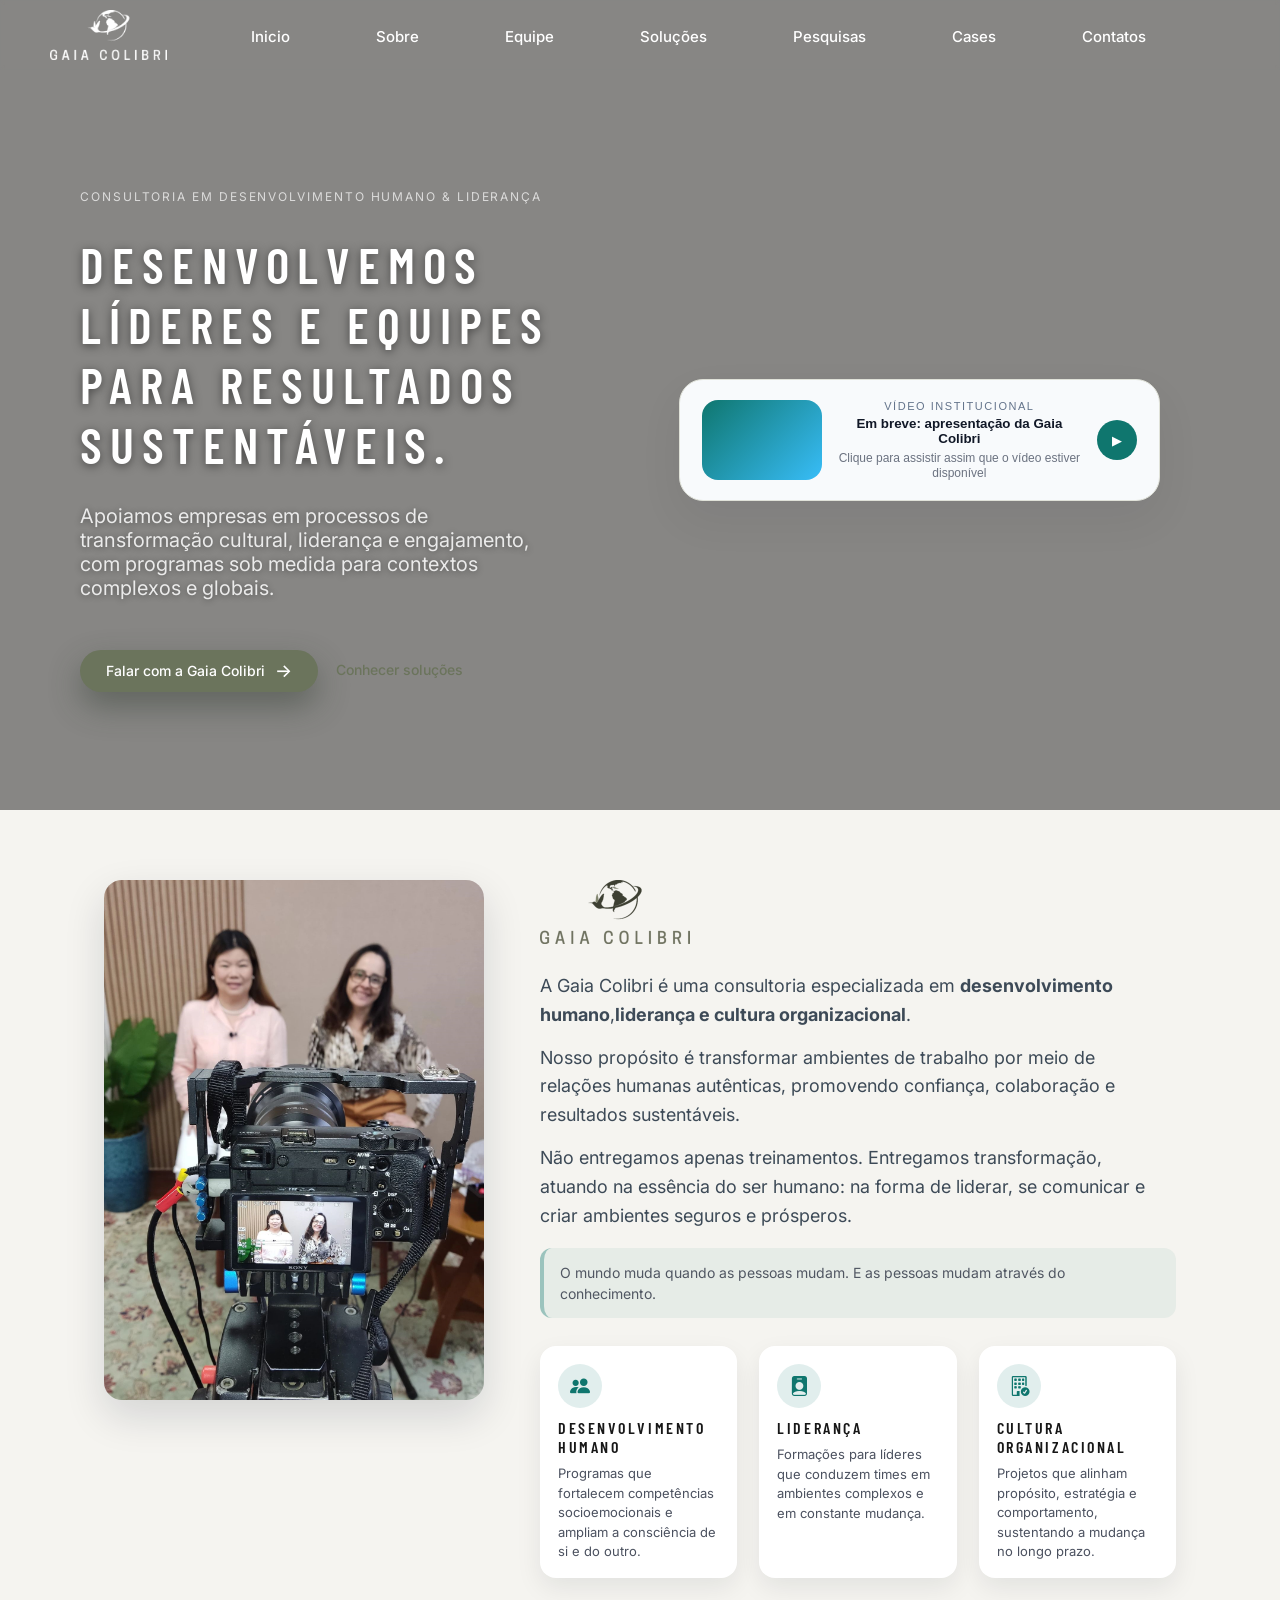
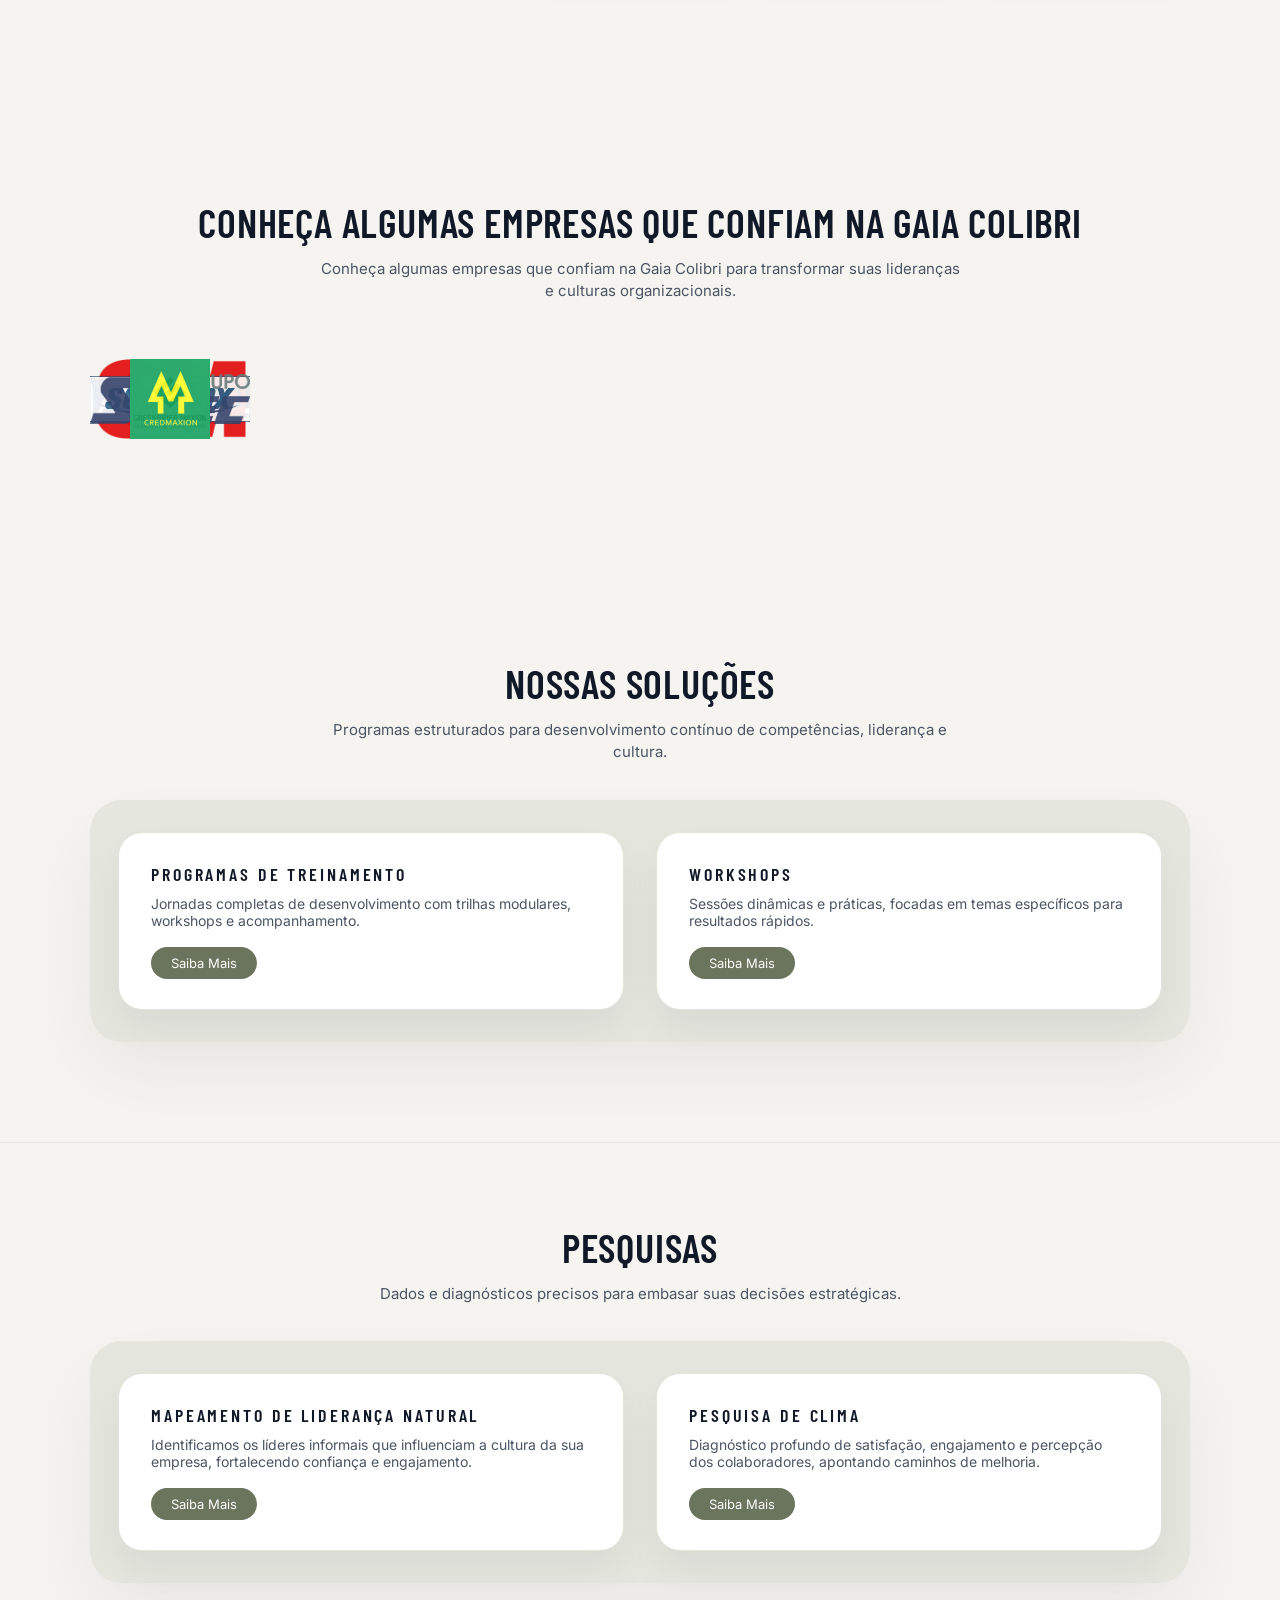
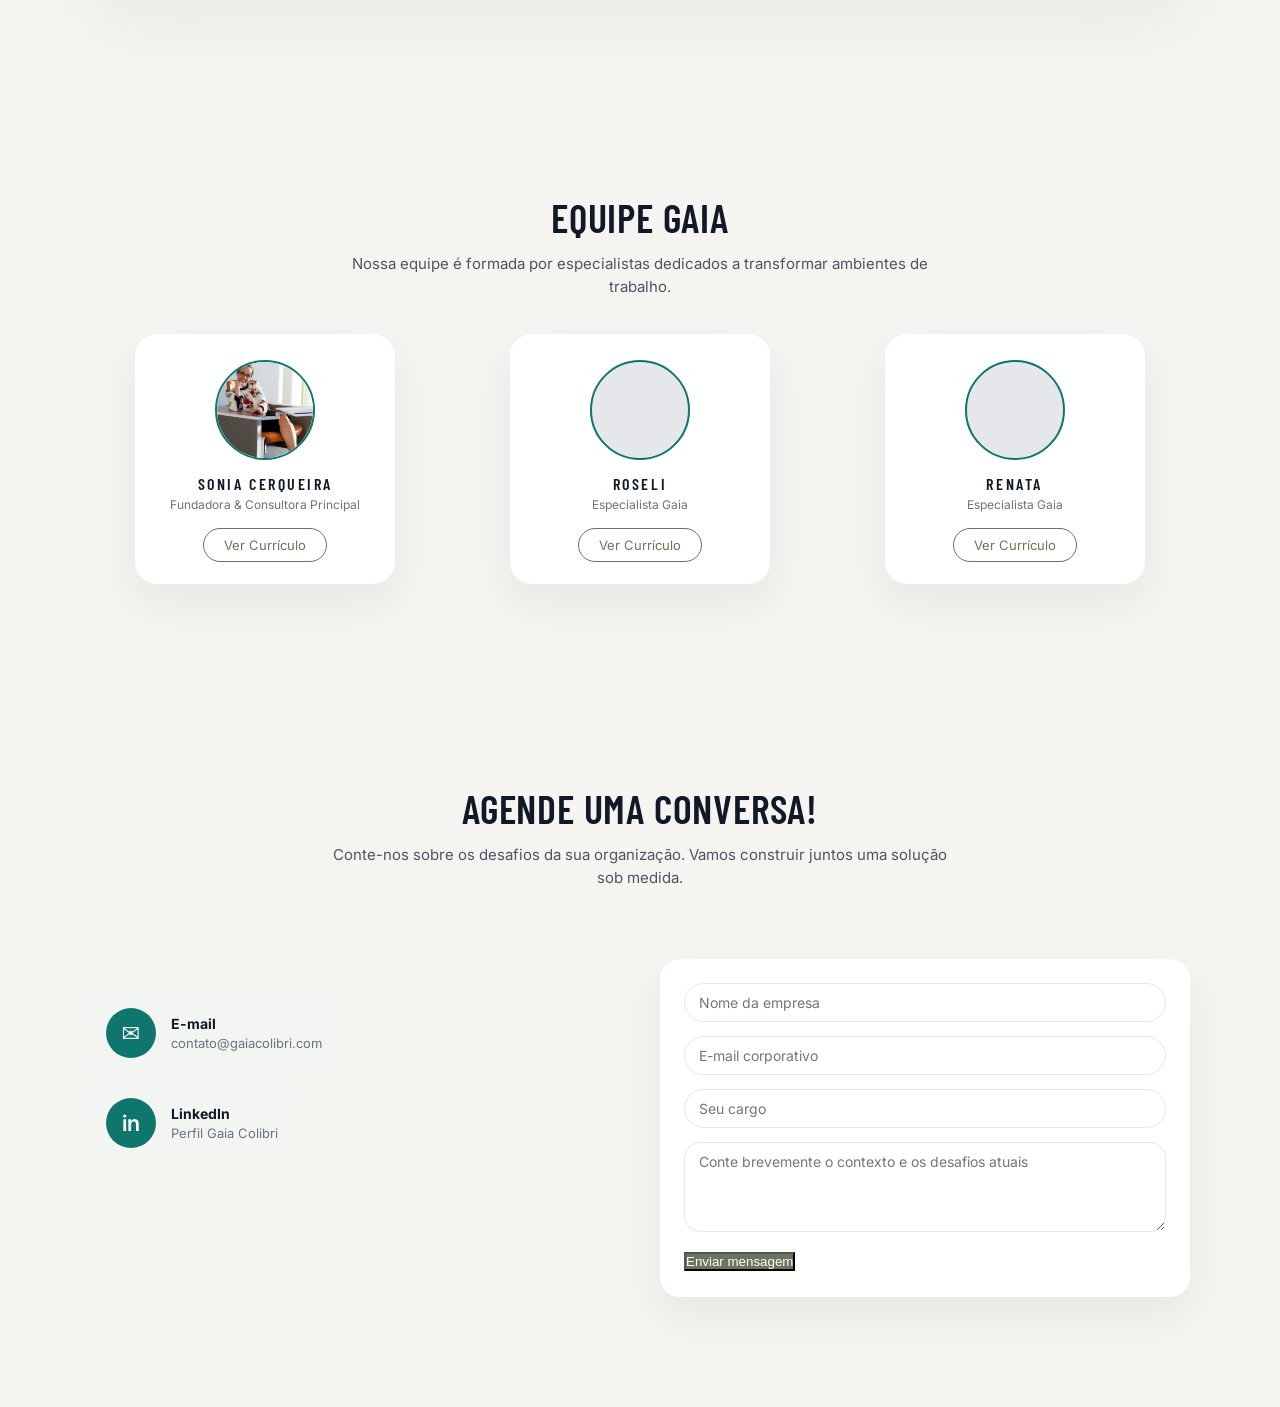
==== Home/index.html @ 2a29bce0 "Ajustes Area formulario" ====
<!DOCTYPE html>
<html lang="pt-BR">
<head>
    <meta charset="UTF-8">
    <meta name="viewport" content="width=device-width, initial-scale=1.0">
    <title>GaiaColibri</title>
        <!--css-->
    <link rel="stylesheet" href="style.css">
        <!--js-->
    <script src="./js/index.js" defer></script>
        <!--fonte-->
    <link href="https://fonts.googleapis.com/css2?family=Poppins:wght@400;600&display=swap" rel="stylesheet"/>
        <!--Icon-->
    <link rel="stylesheet" href="https://cdn.jsdelivr.net/npm/bootstrap-icons@1.13.1/font/bootstrap-icons.min.css"/>
    <link href="https://fonts.googleapis.com/css2?family=Barlow+Condensed:wght@500;600;700&family=Inter:wght@300;400;500;600&display=swap" rel="stylesheet">
    <style>
    @import url('https://fonts.googleapis.com/css2?family=Barlow+Condensed:ital,wght@0,100;0,200;0,300;0,400;0,500;0,600;0,700;0,800;0,900;1,100;1,200;1,300;1,400;1,500;1,600;1,700;1,800;1,900&family=Oswald:wght@200..700&family=Roboto+Condensed:ital,wght@0,100..900;1,100..900&display=swap');
    </style>
    
</head>

<body> 
    <nav id="navbar">
        <div class="logo">
            <img src="./imagens/logo.png" alt="GaiaColibris Logo"> <!-- Insira o caminho correto para o logo -->
        </div>
        <div class="link-section">
            <ul>
                <li><a href="#home">Inicio</a></li>
                <li><a href="#about">Sobre</a></li>
                <li><a href="#skills">Equipe</a></li>
                <li><a href="#projects">Soluções</a></li>
                <li><a href="#search">Pesquisas</a></li>
                <li><a href="#cases">Cases</a></li>
                <li><a href="#contact">Contatos</a></li>
            </ul>
        </div>
    </nav>
        <header id="home">              
            <div class="bg-carousel" aria-hidden="true">
                <div class="bg-carousel-overlay"></div>
            </div>
            <div class="hero reveal-right "> <!-- adicionar animação reveal-right -->
                <div class="hero-text">
                    <p class="hero-kicker">Consultoria em Desenvolvimento Humano & Liderança</p>
                    <h1>Desenvolvemos líderes e equipes para resultados sustentáveis.</h1>
                    <p class="hero-subtitle">
                        Apoiamos empresas em processos de transformação cultural, liderança e engajamento,
                        com programas sob medida para contextos complexos e globais.
                    </p>
    
                    <div class="hero-actions">
                        <a href="#contact" class="hero-cta-main">
                            <span>Falar com a Gaia Colibri</span>
                            <span class="hero-cta-arrow">→</span>
                        </a>

                        <a href="#projects" class="hero-cta-link">
                            Conhecer soluções
                        </a>
                    </div>
                </div>
    
                <!-- PLACEHOLDER DO VÍDEO (depois troca por iframe) -->
                <button class="hero-video-card" type="button">
                    <div class="hero-video-thumb">
                        <!-- você pode colocar aqui uma imagem estática -->
                        <!-- <img src="./imagens/hero-video.jpg" alt="Apresentação Gaia Colibri"> -->
                    </div>
                    <div class="hero-video-info">
                        <span class="hero-video-label">Vídeo institucional</span>
                        <strong>Em breve: apresentação da Gaia Colibri</strong>
                        <span class="hero-video-hint">Clique para assistir assim que o vídeo estiver disponível</span>
                    </div>
                    <div class="hero-video-play">
                        <span>▶</span>
                    </div>
                </button>
            </div>
        </header>
        <!--Clientes-->
        
        <section id="about" class="section section-about">
            <div class="section-inner section-about-centered">
              <div class="about-split">
                
                <!-- ESQUERDA: imagem -->
                <div class="about-left reveal reveal-left">
                    <img src="./imagens/abt.png" alt="Sobre a Gaia Colibri" class="about-image">
                  </div>
          
                <!-- DIREITA: mantém TODO o seu conteúdo/ícones -->
                <div class="about-right">
                  <img src="./imagens/logo.png" alt="GAIA COLIBRI" class="about-logo reveal">
          
                  <p class="about-intro reveal">
                    A Gaia Colibri é uma consultoria especializada em <strong>desenvolvimento humano</strong>,<strong>liderança e cultura organizacional</strong>.
                  </p>
                  <p class="about-intro reveal">
                    Nosso propósito é transformar ambientes de trabalho por meio de relações humanas autênticas,
                    promovendo confiança, colaboração e resultados sustentáveis.
                  </p>
                  <p class="about-intro reveal">
                    Não entregamos apenas treinamentos. Entregamos transformação, atuando na essência do ser humano:
                    na forma de liderar, se comunicar e criar ambientes seguros e prósperos.
                  </p>
          
                  <div class="about-quote reveal">
                    <p>
                      O mundo muda quando as pessoas mudam. E as pessoas mudam através do conhecimento.
                    </p>
                  </div>
          
                  <div class="about-focus-grid">
                    <article class="focus-item reveal reveal-right">
                      <div class="focus-icon">
                        <i class="bi bi-people-fill"></i>
                      </div>
                      <h3>Desenvolvimento Humano</h3>
                      <p>
                        Programas que fortalecem competências socioemocionais e ampliam a consciência de si e do outro.
                      </p>
                    </article>
          
                    <article class="focus-item reveal reveal-right">
                      <div class="focus-icon">
                        <i class="bi bi-person-badge-fill"></i>
                      </div>
                      <h3>Liderança</h3>
                      <p>
                        Formações para líderes que conduzem times em ambientes complexos e em constante mudança.
                      </p>
                    </article>
          
                    <article class="focus-item reveal reveal-right">
                      <div class="focus-icon">
                        <i class="bi bi-building-check"></i>
                      </div>
                      <h3>Cultura Organizacional</h3>
                      <p>
                        Projetos que alinham propósito, estratégia e comportamento, sustentando a mudança no longo prazo.
                      </p>
                    </article>
                  </div>
                </div>
              </div>
            </div>
          </section>
            <section id="clients" class="section section-clients">
                <div class="section-inner company-logos">
                  <h2>Conheça algumas empresas que confiam na Gaia Colibri</h2>
                  <p class="section-subtitle clientes">
                    Conheça algumas empresas que confiam na Gaia Colibri para transformar suas lideranças e culturas organizacionais.
                  </p>

                 <div class="clients-track" id="clients-track">
                      <div class="client-logo"><img src="./imagens/cliente1.png" alt="Cliente 1"></div>
                      <div class="client-logo"><img src="./imagens/cliente2.png" alt="Cliente 2"></div>
                      <div class="client-logo"><img src="./imagens/cliente3.png" alt="Cliente 3"></div>
                      <div class="client-logo"><img src="./imagens/cliente4.png" alt="Cliente 4"></div>
                      <div class="client-logo"><img src="./imagens/cliente5.png" alt="Cliente 5"></div>
                      <div class="client-logo"><img src="./imagens/cliente6.png" alt="Cliente 6"></div>
                      <div class="client-logo"><img src="./imagens/cliente7.png" alt="Cliente 7"></div>
                      <div class="client-logo"><img src="./imagens/cliente8.png" alt="Cliente 8"></div>
                      <div class="client-logo"><img src="./imagens/cliente9.png" alt="Cliente 9"></div>
                </div>
                </div>
              </section>
            <section id="projects" class="section section-solutions">
                    <div class="section-inner">
                        <h2>Nossas Soluções</h2>
                        <p class="section-subtitle">
                            Programas estruturados para desenvolvimento contínuo de competências, liderança e cultura.
                        </p>
            
                        <div class="section-cards-wrapper">
                            <div class="cards-grid">
                                <article class="info-card">
                                    <h3>Programas de Treinamento</h3>
                                    <p>
                                        Jornadas completas de desenvolvimento com trilhas modulares, workshops e acompanhamento.
                                    </p>
                                    <a href="#contact" class="card-button">Saiba Mais</a>
                                </article>
                
                                <article class="info-card">
                                    <h3>Workshops</h3>
                                    <p>
                                        Sessões dinâmicas e práticas, focadas em temas específicos para resultados rápidos.
                                    </p>
                                    <a href="#contact" class="card-button">Saiba Mais</a>
                                </article>
                            </div>
                        </div>
                    </div>
                </section>
                <!--pesquisas-->
                    <section id="search" class="section section-research">
                        <div class="section-inner">
                            <h2>Pesquisas</h2>
                            <p class="section-subtitle">
                                Dados e diagnósticos precisos para embasar suas decisões estratégicas.
                            </p>
                
                            <div class="section-cards-wrapper">
                                <div class="cards-grid">
                                    <article class="info-card">
                                        <h3>Mapeamento de Liderança Natural</h3>
                                        <p>
                                            Identificamos os líderes informais que influenciam a cultura da sua empresa,
                                            fortalecendo confiança e engajamento.
                                        </p>
                                        <a href="#contact" class="card-button">Saiba Mais</a>
                                    </article>
                    
                                    <article class="info-card">
                                        <h3>Pesquisa de Clima</h3>
                                        <p>
                                            Diagnóstico profundo de satisfação, engajamento e percepção dos colaboradores,
                                            apontando caminhos de melhoria.
                                        </p>
                                        <a href="#contact" class="card-button">Saiba Mais</a>
                                    </article>
                                </div>
                            </div>
                        </div>
                    </section>
                <!-- Seção “Equipe Gaia”-->
                    <section id="skills" class="section section-team">
                        <div class="section-inner">
                            <h2 class="reveal"> Equipe Gaia</h2>
                            <p class="section-subtitle reveal">
                                Nossa equipe é formada por especialistas dedicados a transformar ambientes de trabalho.
                            </p>
                
                            <div class="team-grid reveal">
                                <article class="team-card team-card-featured">
                                    <div class="team-photo">
                                        <!-- troque pela foto real -->
                                        <img src="./imagens/sonia.png" alt="Sonia Cerqueira">
                                    </div>
                                    <h3>Sonia Cerqueira</h3>
                                    <p class="team-role">Fundadora &amp; Consultora Principal</p>
                                    <a href="#" class="card-button-outline">Ver Currículo</a>
                                </article>
                
                                <article class="team-card">
                                    <div class="team-photo team-photo-placeholder"></div>
                                    <h3>Roseli</h3>
                                    <p class="team-role">Especialista Gaia</p>
                                    <a href="#" class="card-button-outline">Ver Currículo</a>
                                </article>
                
                                <article class="team-card">
                                    <div class="team-photo team-photo-placeholder"></div>
                                    <h3>Renata</h3>
                                    <p class="team-role">Especialista Gaia</p>
                                    <a href="#" class="card-button-outline">Ver Currículo</a>
                                </article>
                            </div>
                        </div>
            </section>
    
          
    <section id="contact" class="section section-contact">
        <div class="section-inner">
            <!-- COLUNA ESQUERDA -->
            <div class="match-conversation">  
                <h2>Agende uma conversa!</h2>

                <p class="section-subtitle">
                    Conte-nos sobre os desafios da sua organização. Vamos construir juntos uma solução sob medida.
                </p>
            </div>  
            
            <div class="contact-layout">

                <ul class="contact-info">
                        <li>
                            <a href="mailto:contato@gaiacolibri.com" class="contact-item">
                                <span class="contact-icon">✉</span>
                                <div class="contact-text">
                                <strong>E-mail</strong>
                                <span>contato@gaiacolibri.com</span>
                                </div>
                            </a>
                        </li>

                        <li>
                            <a href="https://www.linkedin.com/..." target="_blank" class="contact-item">
                                <span class="contact-icon">in</span>
                                <div class="contact-text">
                                <strong>LinkedIn</strong>
                                <span>Perfil Gaia Colibri</span>
                                </div>
                            </a>
                        </li>
                </ul>
            

                <!-- COLUNA DIREITA -->
                <form class="contact-form">
                    <div class="form-row">
                        <input type="text" name="nome" placeholder="Nome da empresa" required>
                    </div>

                    <div class="form-row">
                        <input type="email" name="email" placeholder="E-mail corporativo" required>
                    </div>

                    <div class="form-row">
                        <input type="text" name="cargo" placeholder="Seu cargo">
                    </div>

                    <div class="form-row">
                        <textarea name="mensagem" rows="4" placeholder="Conte brevemente o contexto e os desafios atuais"></textarea>
                    </div>

                    <button type="submit" class="btn-primary">Enviar mensagem</button>
                </form>
            </div>
        </div>
    </section>
                <script>
                    const reveals = document.querySelectorAll(".reveal");

                    const observer = new IntersectionObserver(entries => {
                    entries.forEach(entry => {
                        if (entry.isIntersecting) {
                        entry.target.classList.add("active");
                        }
                    });
                    });

                reveals.forEach(el => observer.observe(el));
                </script>                
                <script src="script.js"></script>
</body>
</html>
---- Home/style.css ----
* {
  margin: 0;
  padding: 0;
  box-sizing: border-box; 
}
    
:root {
    /* Verde-oliva principal (baseado nas imagens) */
    --primaria: #6b745c;
    --primaria-escuro: #2f3a2f;
    --primaria-claro: #d9ddce;
  
    --texto-principal: #111827;
    --texto-secundario: #4b5563;
  
    --bg-page: #f5f4f0;        /* fundo suave, puxando pro bege/claro */
    --card-bg: #ffffff;
    --borda-suave: #e0e2d9;
    --sombra-card: 0 18px 45px rgba(15, 23, 42, 0.06);
  }
  html, body {
    margin:0;
    padding:0;
    font-family: "Inter", system-ui, -apple-system, BlinkMacSystemFont, "Segoe UI", sans-serif;
    background-color: var(--bg-page);
    color: #171717;
    }
    html {
      overflow-x: hidden;
      overflow-y: auto;
    }
    body {
      overflow: visible;
    }
  
  h1, h2, h3, h4 {
    font-family: "Barlow Condensed", system-ui, -apple-system, BlinkMacSystemFont, "Segoe UI", sans-serif;
    font-weight: 600;
    letter-spacing: 0.16em;   /* parecido com a logo em caixa alta */
    text-transform: uppercase; /* se quiser igual à marca */
  }
  /*Barra de rolagem*/
::-webkit-scrollbar {
  width: 5px;
}

/* Parte interna */
::-webkit-scrollbar-track {
  background: transparent;
}

/* Polegar */
::-webkit-scrollbar-thumb {
  background: #9ea4a8;
  border-radius: 5px;
}

/*NAVBAR*/
#navbar {
  position: fixed;
  top: 0; left: 0; right: 0;
  z-index: 20;
  display: flex; align-items: center; justify-content: space-between;
  padding: 12px 50px;
  height: 70px;
  background-color: transparent;          /* transparente por padrão */
  backdrop-filter: blur(2px);             /* leve blur opcional */
  box-shadow: none;                       /* sem sombra no topo */
  transition: background-color 0.3s ease, box-shadow 0.3s ease;
}

#navbar.navbar-scrolled {
  background-color: rgba(47, 58, 47, 0.95);   /* verde-oliva escuro */
  backdrop-filter: blur(8px);
  box-shadow: 0 10px 30px rgba(10, 12, 10, 0.7);
}
  
#navbar ul li a {
  text-decoration: none;
  color: #ffffff;
  font-size: 15px;
  font-weight: 500;
  transition: color 0.25s ease;
}
#navbar ul {
  display: flex;
  gap: 4.3em;
  list-style: none;
  font-size: 20px;
}

#navbar ul li a:hover {
  color: var(--primaria-claro);
}

  #navbar ul li a:hover {
    color: var(--primaria);
    transform: translateY(-1px);
  }

#navbar .link-contact ul li a {
  font-size: 30px;
}
.logo {
    display: flex;
    align-items: center;
  }
  .logo img {
    height: 50px;
    width: auto;
    filter: brightness(10);       /* deixa a logo branca; remova se a logo já for clara */
  }

.link-section {
  flex: 1;                     /* ocupa o espaço central */
  display: flex;
  justify-content: center;     /* centraliza o UL no meio */
}

.link-section ul {
  display: flex;
  gap: 4em;                /* ou 24px se quiser menor */
  list-style: none;
  margin: 0;
  padding: 0;
}                /* espaço entre os itens */
/* CONTATO À DIREITA (OPCIONAL) */
.link-contact ul {
list-style: none;
margin: 0;
padding: 0;
}
.link-contact li {
display: inline-block;
}
 /* fim da navbar */
/*SEÇÃO HOME*/
/* HEADER COM VÍDEO */
#home {
  position: relative;
  margin-top: 0;                /* era 70px — agora cola no topo */
  padding-top: 70px;            /* compensa a altura do navbar fixo */
  min-height: 90vh;
  display: flex;
  align-items: center;
  overflow: hidden;
}

/* Carrossel de fundo (apenas dentro do header) */
.bg-carousel {
  position: absolute;
  left: 0; right: 0;
  top: -70px;                   /* sobe para cobrir atrás do navbar */
  height: calc(100% + 70px);    /* header + navbar */
  z-index: 0;
  pointer-events: none;
  overflow: hidden;
}

/* Camadas das imagens (5) com crossfade */
.bg-carousel::before,
.bg-carousel::after,
.bg-carousel .slide-3,
.bg-carousel .slide-4,
.bg-carousel .slide-5 {
  content: "";
  position: absolute;
  top: 0; left: 0; width: 100%; height: 100%;
  background-size: cover;
  background-position: center 30%;    /* mostra mais o topo da imagem */
  opacity: 0;
  animation: bgFade 25s infinite;
}

.bg-carousel::before { background-image: url("./imagens/1.jpg"); animation-delay: 0s; }
.bg-carousel::after  { background-image: url("./imagens/2.jpg"); animation-delay: 5s; }
.bg-carousel .slide-3 { background-image:url("./imagens/3.jpg"); animation-delay: 10s; }
.bg-carousel .slide-4 { background-image:url("./imagens/4.jpg"); animation-delay: 15s; }
.bg-carousel .slide-5 { background-image:url("./imagens/5.jpg"); animation-delay: 20s; }

/* Crossfade suave entre as imagens */
@keyframes bgFade {
  0%   { opacity: 0; }
  4%   { opacity: 1; }
  20%  { opacity: 1; }
  24%  { opacity: 0; }
  100% { opacity: 0; }
}
.bg-carousel-overlay {
  position: absolute;
  inset: 0;
  z-index: 1;
  background: rgba(0, 0, 0, 0.45);        /* ajuste a opacidade aqui: 0.3 = leve, 0.6 = bem escuro */
  pointer-events: none;
}

/* Conteúdo do header acima do fundo */


.hero-video-wrapper {
width: 100%;
max-width: 900px;        /* tamanho máximo do player */
aspect-ratio: 16 / 9;
border-radius: 16px;
overflow: hidden;
box-shadow: 0 15px 40px rgba(0, 0, 0, 0.25);
background: #000;
}

.hero-video-wrapper iframe,
.hero-video-wrapper video {
width: 100%;
height: 100%;
border: none;
display: block;
}

@media (max-width: 768px) {
#home {
  padding: 20px;
  margin-top: 70px;
}
}

/* ----------------- HERO ----------------- */

.hero {
max-width: 1500px;
width: 100%;
display: flex;
gap: 120px;
align-items: center;
margin-right: 120px;
margin-top: 0;
margin-left: 80px;
}

.hero-text {
flex: 1.1;

}

.hero-kicker {
  text-transform: uppercase;
  letter-spacing: 0.16em;
  font-size: 12px;
  color: rgba(255, 255, 255, 0.7);
  margin-bottom: 8px;
}

.hero h1 {
  font-size: 50px;
  line-height: 1.2;
  color: #ffffff;
  margin-bottom: 30px;
  margin-top: 30px;
  text-shadow: 0 2px 10px rgba(0, 0, 0, 0.5);
}

.hero-subtitle {
  font-size: 20px;
  color: rgba(255, 255, 255, 0.85);
  max-width: 480px;
  margin-bottom: 50px;
  text-shadow: 0 1px 6px rgba(0, 0, 0, 0.4);
}


.hero-actions {
  display: flex;
  align-items: center;
  gap: 18px;
}

/* botão principal estilo consulting */
.hero-cta-main {
  display: inline-flex;
  align-items: center;
  gap: 10px;
  padding: 12px 26px;
  border-radius: 999px;
  background: var(--primaria);
  color: #fff;
  font-size: 14px;
  font-weight: 500;
  text-decoration: none;
  box-shadow: 0 14px 32px rgba(47, 58, 47, 0.45);
  transition: background 0.25s ease, transform 0.25s ease, box-shadow 0.25s ease;
}

.hero-cta-main:hover {
  background: var(--primaria-escuro);
  transform: translateY(-2px);
  box-shadow: 0 18px 40px rgba(47, 58, 47, 0.6);
}

.hero-cta-arrow {
  font-size: 18px;
  line-height: 1;
}

/* link secundário, mais discreto */
.hero-cta-link {
  font-size: 14px;
  font-weight: 500;
  color: var(--primaria);
  text-decoration: none;
  position: relative;
  padding-bottom: 2px;
}

.hero-cta-link::after {
  content: "";
  position: absolute;
  left: 0;
  bottom: 0;
  width: 0;
  height: 1px;
  background: var(--primaria);
  transition: width 0.25s ease;
}

.hero-cta-link:hover::after {
  width: 100%;
}

/* Botões globais */
.btn-primary {
background: var(--primaria);
color: #fff;
}
.btn-secondary {
display: inline-block;
padding: 11px 24px;
border-radius: 999px;
font-size: 14px;
font-weight: 600;
text-decoration: none;
border: none;
cursor: pointer;
background: transparent;
color: var(--primaria);
border: 1px solid var(--primaria);
}
.btn-primary:hover {
background: var(--primaria-escuro);
transform: translateY(-1px);
box-shadow: 0 12px 30px rgba(15, 118, 110, 0.35);
}

.btn-secondary {
background: transparent;
color: #0f766e;
border: 1px solid #0f766e;
}

.btn-secondary:hover {
background: var(--primaria-claro);
}

/* Card de vídeo (placeholder) */
.hero-video-card {
flex: 1;
border-radius: 24px;
border: 1px solid var(--borda-suave);
background: #f8fafc;
padding: 20px 22px;
display: flex;
align-items: center;
gap: 16px;
cursor: default;
box-shadow: var(--sombra-card);
transition: transform 0.35s ease, box-shadow 0.35s ease;
}

.hero-video-card:hover {
transform: translateY(-6px);
box-shadow: 0 24px 60px rgba(15, 23, 42, 0.2);
}

.hero-video-thumb {
width: 120px;
height: 80px;
border-radius: 16px;
background: linear-gradient(135deg, #0f766e, #38bdf8);
}

/* se usar imagem:
.hero-video-thumb img { width:100%; height:100%; object-fit:cover; border-radius:16px; } */

.hero-video-info {
flex: 1;
}

.hero-video-label {
font-size: 11px;
text-transform: uppercase;
letter-spacing: 0.14em;
color: #64748b;
display: block;
margin-bottom: 4px;
}

.hero-video-info strong {
display: block;
color: #111827;
margin-bottom: 4px;
}

.hero-video-hint {
font-size: 12px;
color: #6b7280;
}

.hero-video-play {
width: 40px;
height: 40px;
border-radius: 999px;
background: #0f766e;
display: flex;
align-items: center;
justify-content: center;
color: #fff;
}

/* ----------------- SEÇÕES ----------------- */

.section {
    padding: 90px 40px;
}

.section-inner {
max-width: 1100px;
margin: 0 auto;
}
.section-inner.section-about-centered {
  max-width: 1120px;           /* “container” mais elegante */
  margin: 0 auto;
  padding: 0 24px;
}


.section h2 {
    text-align: center;
    font-size:40px;
    font-weight: 600;
    letter-spacing: 0.02em;
    color: var(--texto-principal);
    margin-bottom: 12px;
  }

.section-subtitle {
    color: var(--texto-secundario);
    font-size: 15px;          /* um pouco maior */
    line-height: 1.5;
    margin: 0 auto 36px auto; /* centraliza pelo container */
    max-width: 640px;         /* não ficar muito largo */
    text-align: center;       /* centralizado */
}



/* ABOUT */
.about-logo {
  display: block;
  margin: 40px auto 60px auto;
  height: 120px;               /* ajuste o tamanho aqui */
  width: auto;
  object-fit: contain;
}

.about-grid {
display: grid;
grid-template-columns: minmax(0, 1.2fr) minmax(0, 1.1fr);
gap: 40px;
margin-top: 24px;
}

.about-text {
  font-size: 14px;
  color: var(--texto-secundario);
}

.about-text p {
  margin-bottom: 12px;
}

/* bloco de filosofia */
.gaia-philosophy {
  margin-top: 24px;
  padding: 20px 22px;
  border-left: 3px solid var(--primaria);
  border-radius: 12px;
  background: #f5fffd;
}

.gaia-philosophy-kicker {
  font-style: italic;
  font-weight: 500;
  color: var(--primaria);
  margin-bottom: 10px;
}

.about-text p {
color: #4b5563;
margin-bottom: 10px;
font-size: 14px;
}

.about-pillars {
display: grid;
gap: 16px;
}

.pillar-card {
background: #f9fafb;
border-radius: 18px;
padding: 18px 20px;
box-shadow: 0 10px 30px rgba(15, 23, 42, 0.05);
}

.pillar-card h3 {
font-size: 16px;
color: #111827;
margin-bottom: 6px;
}

.pillar-card p {
font-size: 13px;
color: #6b7280;
}

/* ABOUT centralizado, estilo Plano */

.section-about-centered {
  max-width: 1200px;
  text-align: left; /* deixa o texto alinhado melhor na coluna direita */
}

.about-split {
  display: grid;
  grid-template-columns: 380px 1fr;  /* imagem fixa menor + texto */
  gap: 56px;                          /* era grande demais */
  align-items: start;
}

/* Imagem esquerda */
.about-left {
  position: sticky;     /* dá sensação de “puxar”/acompanhar (opcional e bonito) */
  top: 110px;           /* abaixo do navbar */
  align-self: start;
}

.about-image {
  width: 100%;
  height: 520px;               /* altura controlada (harmoniza) */
  object-fit: cover;           /* corta elegante */
  border-radius: 18px;
  box-shadow: 0 16px 40px rgba(15, 23, 42, 0.14);
}
.about-right .about-logo,
.about-logo {
  height: 64px;                /* diminui a logo */
  margin: 0 0 18px 0;
}

/* Coluna direita: preserva seus estilos existentes */
.about-right .about-logo {
  margin: 0 0 28px 0;
}

/* “Efeito vídeo”: slide-in lateral */
.reveal-left {
  opacity: 0;
  transform: translateX(-70px);
  transition: opacity 0.8s ease, transform 0.8s cubic-bezier(.22, 1, .36, 1);
}

.reveal-left.active {
  opacity: 1;
  transform: translateX(0);
}
.section-about {
  padding: 70px 0; /* menos espaço vertical */
}
.section-about-centered h2 {
  font-size: 70px;
  margin-bottom: 60px;
  margin-top: 40px;
  color: var(--texto-principal);
  font-family: "Roboto Condensed", sans-serif;
}
.barlow-condensed-thin {
  font-family: "Barlow Condensed", sans-serif;
  font-weight: 100;
  font-style: normal;
}
/* parágrafos centrais */
.about-intro {
  font-size: 18px;             /* reduz */
  line-height: 1.6;
  max-width: 56ch;
  margin: 0 0 14px 0;
  color: #3d4a57;              /* mais suave */
}

/* box com filosofia em destaque */
.about-quote {
  margin: 18px 0 26px 0;
  padding: 14px 16px;
  border-left: 4px solid rgba(15, 118, 110, 0.35);
  background: rgba(15, 118, 110, 0.06);
  border-radius: 12px;
}

.about-quote p {
  margin: 0;
  font-size: 14px;
  line-height: 1.5;
  color: rgba(15, 23, 42, 0.7);
}

/* grid de focos (ícones redondos) */
.about-focus-grid {
  display: grid;
  grid-template-columns: repeat(3, minmax(0, 1fr));
  gap: 22px;
  margin-top: 28px;
}

.focus-item {
  padding: 18px 18px 16px 18px;
  border-radius: 16px;
  background: #ffffff;
  box-shadow: 0 10px 26px rgba(15, 23, 42, 0.08);
}


.focus-icon {
  width: 44px;
  height: 44px;
  border-radius: 999px;
  display: grid;
  place-items: center;
  background: rgba(15, 118, 110, 0.12);
  margin-bottom: 10px;
}

.focus-icon i {
  font-size: 20px;             /* ícone menor */
  color: #0f766e;
}

.focus-item h3 {
  font-size: 16px;
  margin: 0 0 8px 0;
}

.focus-item p {
  margin: 0;
  font-size: 13px;
  line-height: 1.5;
  color: rgba(15, 23, 42, 0.75);
}
/* responsivo */
@media (max-width: 980px) {
  .about-split {
    grid-template-columns: 1fr;
    gap: 24px;
  }
  .about-image {
    height: 340px;
  }
  .about-right .about-logo {
    margin: 10px auto 16px auto;
    display: block;
  }
  .about-intro {
    margin-left: auto;
    margin-right: auto;
  }
  .about-focus-grid {
    grid-template-columns: repeat(2, minmax(0, 1fr));
  }
}

@media (max-width: 560px) {
  .about-focus-grid {
    grid-template-columns: 1fr;
  }
}
/* CARDS (soluções / pesquisas) */

.cards-grid {
    display: grid;
    grid-template-columns: repeat(2, minmax(0, 1fr));
    gap: 32px;
    align-items: stretch;
  }

  .info-card {
    background: var(--card-bg);
    border-radius: 24px;
    padding: 30px 32px;
    box-shadow: var(--sombra-card);
    border: 1px solid rgba(224, 226, 217, 0.9);
  }
/* REMOVA estas duas linhas: */
/* opacity: 0; */
/* transform: translateY(24px); */
/* pode remover este bloco por enquanto:
.info-card.is-visible {
  opacity: 1;
  transform: translateY(0);
}
*/

.info-card:hover {
    transform: translateY(-8px);
    box-shadow: 0 22px 55px rgba(15, 23, 42, 0.12);
    border-color: var(--primaria-claro);
  }

.info-card h3 {
font-size: 18px;
color: var(--texto-principal);
margin-bottom: 10px;
}

.info-card p {
font-size: 14px;
color: var(--texto-secundario);
margin-bottom: 18px;
}

.card-button,
.card-button-outline {
display: inline-block;
padding: 8px 20px;
border-radius: 999px;
font-size: 13px;
text-decoration: none;
cursor: pointer;
}

.card-button {
background: var(--primaria);
color: #fff;
transition: background 0.25s ease, transform 0.25s ease, box-shadow 0.25s ease;
}

.card-button:hover {
background: var(--primaria-escuro);
transform: translateY(-2px);
box-shadow: 0 10px 24px rgba(15, 118, 110, 0.4);
}

.card-button-outline {
border: 1px solid #0f766e;
color: #0f766e;
background: transparent;
}

/* EQUIPE */

.team-grid {
display: grid;
grid-template-columns: repeat(3, minmax(0, 1fr));
gap: 24px;
justify-items: center;
}

.team-card {
width: 100%;
max-width: 260px;
background: var(--card-bg);
border-radius: 22px;
padding: 26px 22px 22px;
text-align: center;
box-shadow: var(--sombra-card);
transition: transform 0.3s ease, box-shadow 0.3s ease;
/* sem opacity: 0; nem transform aqui */
}

.team-card-featured {
transform: translateY(-12px);
}

.team-photo {
width: 100px;
height: 100px;
border-radius: 999px;
overflow: hidden;
margin: 0 auto 14px auto;
border: 2px solid #0f766e;
}

.team-photo img {
width: 100%;
height: 100%;
object-fit: cover;
}

.team-photo-placeholder {
background: #e5e7eb;
}

.team-card h3 {
font-size: 16px;
color: #111827;
margin-bottom: 4px;
}

.team-role {
font-size: 12px;
color: #6b7280;
margin-bottom: 16px;
}

.team-card {
background: var(--card-bg);
border-radius: 22px;
padding: 26px 22px 22px;
text-align: center;
box-shadow: var(--sombra-card);
transition: transform 0.3s ease, box-shadow 0.3s ease;
}

.team-card:hover {
transform: translateY(-8px);
box-shadow: 0 22px 55px rgba(15, 23, 42, 0.14);
}

/* se não estiver usando animação via JS, pode remover:
.team-card.is-visible {
  opacity: 1;
  transform: translateY(0);
}
*/

.card-button-outline {
border: 1px solid var(--primaria);
color: var(--primaria);
background: transparent;
transition: background 0.25s ease, color 0.25s ease, transform 0.25s ease;
}

.team-card:hover .card-button-outline {
background: var(--primaria);
color: #fff;
transform: translateY(-1px);
}

/* CONTATO */

.contact-info {
  display: flex;
  flex-direction: column;
  gap: 12px;
  margin-top: 35px;
}

.contact-info li {
  list-style: none;
}

.contact-item {
  display: flex;
  width: fit-content;
  align-items: center;
  gap: 15px;
  padding: 14px 16px;
  background: #f3f5f2;
  border-radius: 14px;
  text-decoration: none;
  color: #111827;
  transition: all .25s ease;
}

.contact-item:hover {
  background: #e8ece7;
  transform: translateY(-2px);
}

.contact-item::before {
  display: none;
}

.contact-icon {
  width: 50px;
  height: 50px;
  border-radius: 50%;
  background: #0f766e;
  color: #ffffff;
  display: flex;
  align-items: center;
  justify-content: center;
  font-weight: 600;
  font-size: 22px;
}

.contact-text strong {
  display: block;
  font-size: 14px;
}

.contact-text span {
  font-size: 13px;
  color: #6b7280;
}

.contact-form {
background: #ffffff;
padding: 24px 24px 26px;
border-radius: 20px;
box-shadow: 0 18px 45px rgba(15, 23, 42, 0.06);
transition: 
  transform 0.4s cubic-bezier(.22,1,.36,1),
  box-shadow 0.4s ease;
}

.contact-form:hover {
  transform: translateY(-6px);
  box-shadow: 0 28px 70px rgba(15, 23, 42, 0.12);
}

.form-row {
margin-bottom: 14px;
}

.contact-form input,
.contact-form textarea {
width: 100%;
border-radius: 999px;
border: 1px solid #e5e7eb;
padding: 10px 14px;
font-family: inherit;
font-size: 14px;
outline: none;
transition: 
  border-color 0.3s ease,
  box-shadow 0.3s ease,
  transform 0.2s ease;
}

.contact-form input:hover,
.contact-form textarea:hover {
  border-color: #0f766e;
}

.contact-form textarea {
border-radius: 16px;
resize: vertical;
}

.contact-form input:focus,
.contact-form textarea:focus {
border-color: #0f766e;
box-shadow: 0 0 0 3px rgba(15, 118, 110, 0.15);
transform: translateY(-1px);
}

.section-contact .section-inner {
  display: block;
}

.match-conversation {
  max-width: 1200px;
  margin: 0 auto 70px auto;
  padding: 0 20px;
}

.contact-layout {
  display: grid;
  grid-template-columns: 1fr 1fr;
  gap: 40px;
  align-items: start;
}

@media (max-width: 900px) {
  .contact-layout {
    grid-template-columns: 1fr;
  }
}


/* CLIENTES */


.section-clients {
  padding-top: 70px;
  padding-bottom: 70px;
}

.clients-carousel {
  margin-top: 32px;
  overflow: hidden;
}

/* faixa que desliza */
.clients-track {
  position: relative;
  width: 100%;
  height: 120px;        /* altura “faixa” das logos, ajuste se quiser */
}

/* 3 logos por tela no desktop */
.client-logo {
  position: absolute;
  top: 50%;
  transform: translateY(-50%);
  width: 160px;
  height: 80px;
  animation-name: autorun;
  animation-duration: 12s;      /* tempo para atravessar a tela (ajuste) */
  animation-timing-function: linear;
  animation-iteration-count: infinite;
}

/* todas as logos no MESMO “canvas” e maiores */
.client-logo img {
  width: 100%;
  height: 100%;
  object-fit: contain;
  filter: grayscale(0.15);
  opacity: 0.9;
  transition: opacity 0.25s ease, filter 0.25s ease, transform 0.25s ease;
}

.client-logo:hover img {
  animation-play-state: paused;
  opacity: 1;
  filter: grayscale(0);
  transform: translateY(-2px) scale(1.02);
}

.section-inner.company-logos{
  margin-top: 80px;
}

/* responsivo */
@media (max-width: 960px) {
  .client-logo {
    flex: 0 0 50%;           /* 2 por tela no tablet */
    padding: 0 24px;
  }
}

@media (max-width: 600px) {
  .clients-arrow {
    display: none;           /* mobile arrasta com o dedo */
  }

  .clients-track {
    position: relative;
    width: 100%;
    height: 100px;        /* altura “faixa” das logos, ajuste se quiser */
    overflow: hidden;     /* ESCONDE o que está fora da faixa */
  }
  .client-logo {
    flex: 0 0 80%;           /* 1 logo grande por vez no mobile */
  }
}

/* RESPONSIVO */

@media (max-width: 960px) {
#home {
padding: 40px 24px;
}

.hero {
flex-direction: column;
}

.hero-video-card {
width: 100%;
}

.section {
padding: 60px 24px;
}

.about-grid {
grid-template-columns: 1fr;
}

.cards-grid {
grid-template-columns: 1fr;
}

.team-grid {
grid-template-columns: 1fr;
}

.contact-layout {
grid-template-columns: 1fr;
}
}

/* mais respiro entre seções principais */
.section-solutions {
  padding-top: 110px;
  padding-bottom: 80px;
}

.section-research {
  padding-top: 80px;
  padding-bottom: 100px;
  border-top: 1px solid rgba(148, 163, 184, 0.16);  /* linha bem suave separando */
}

.section-cards-wrapper {
    background: #e5e6dd; /* bloco grande com verde-oliva claro/bege */
    border-radius: 32px;
    padding: 32px 28px;
    box-shadow: 0 30px 80px rgba(15, 23, 42, 0.06);
  }

.section-inner {
  margin-bottom: 20px;

}  
/* Animações de revelação ao rolar a página */
.reveal {
  opacity: 0;
  transform: translateY(40px);
  transition: opacity 0.8s ease, transform 0.8s cubic-bezier(.22,1,.36,1);
}

.reveal.active {
  opacity: 1;
  transform: translateY(0);
  filter: blur(0);
}


.reveal:nth-child(1) { transition-delay: 0.1s; }
.reveal:nth-child(2) { transition-delay: 0.2s; }
.reveal:nth-child(3) { transition-delay: 0.3s; }


.reveal-right {
  opacity: 0;
  transform: translateX(60px); /* começa à direita */
  transition: opacity 0.8s ease, transform 0.8s cubic-bezier(.22,1,.36,1);
}

.reveal-right.active {
  opacity: 1;
  transform: translateX(0);
}

 /* Animações de fade-in para seções, cards e elementos gerais */
.section,
/*.hero */
.info-card,
.team-card,
.reveal {
  opacity: 0;
  transform: translateY(24px);
  transition: opacity 0.6s ease, transform 0.6s ease;
}

.section.is-visible,
.hero.is-visible,
.info-card.is-visible,
.team-card.is-visible,
.reveal.is-visible {
  opacity: 1;
  transform: translateY(0);
}

@keyframes autorun {
  from {
    left: 120%;       /* começa fora da tela, à direita */
  }
  to {
    left: -560px;     /* 160px da logo + ~100px de espaço entre logos */
  }
}
/* delays para distribuir as 9 logos ao longo do tempo (12s / 9 ≈ 1.33s) */
.clients-track .client-logo:nth-child(1) { animation-delay: 0s; }
.clients-track .client-logo:nth-child(2) { animation-delay: -1.3s; }
.clients-track .client-logo:nth-child(3) { animation-delay: -2.6s; }
.clients-track .client-logo:nth-child(4) { animation-delay: -3.9s; }
.clients-track .client-logo:nth-child(5) { animation-delay: -5.2s; }
.clients-track .client-logo:nth-child(6) { animation-delay: -6.5s; }
.clients-track .client-logo:nth-child(7) { animation-delay: -7.8s; }
.clients-track .client-logo:nth-child(8) { animation-delay: -9.1s; }
.clients-track .client-logo:nth-child(9) { animation-delay: -10.4s; }

/* FIM DO CSS HOME */
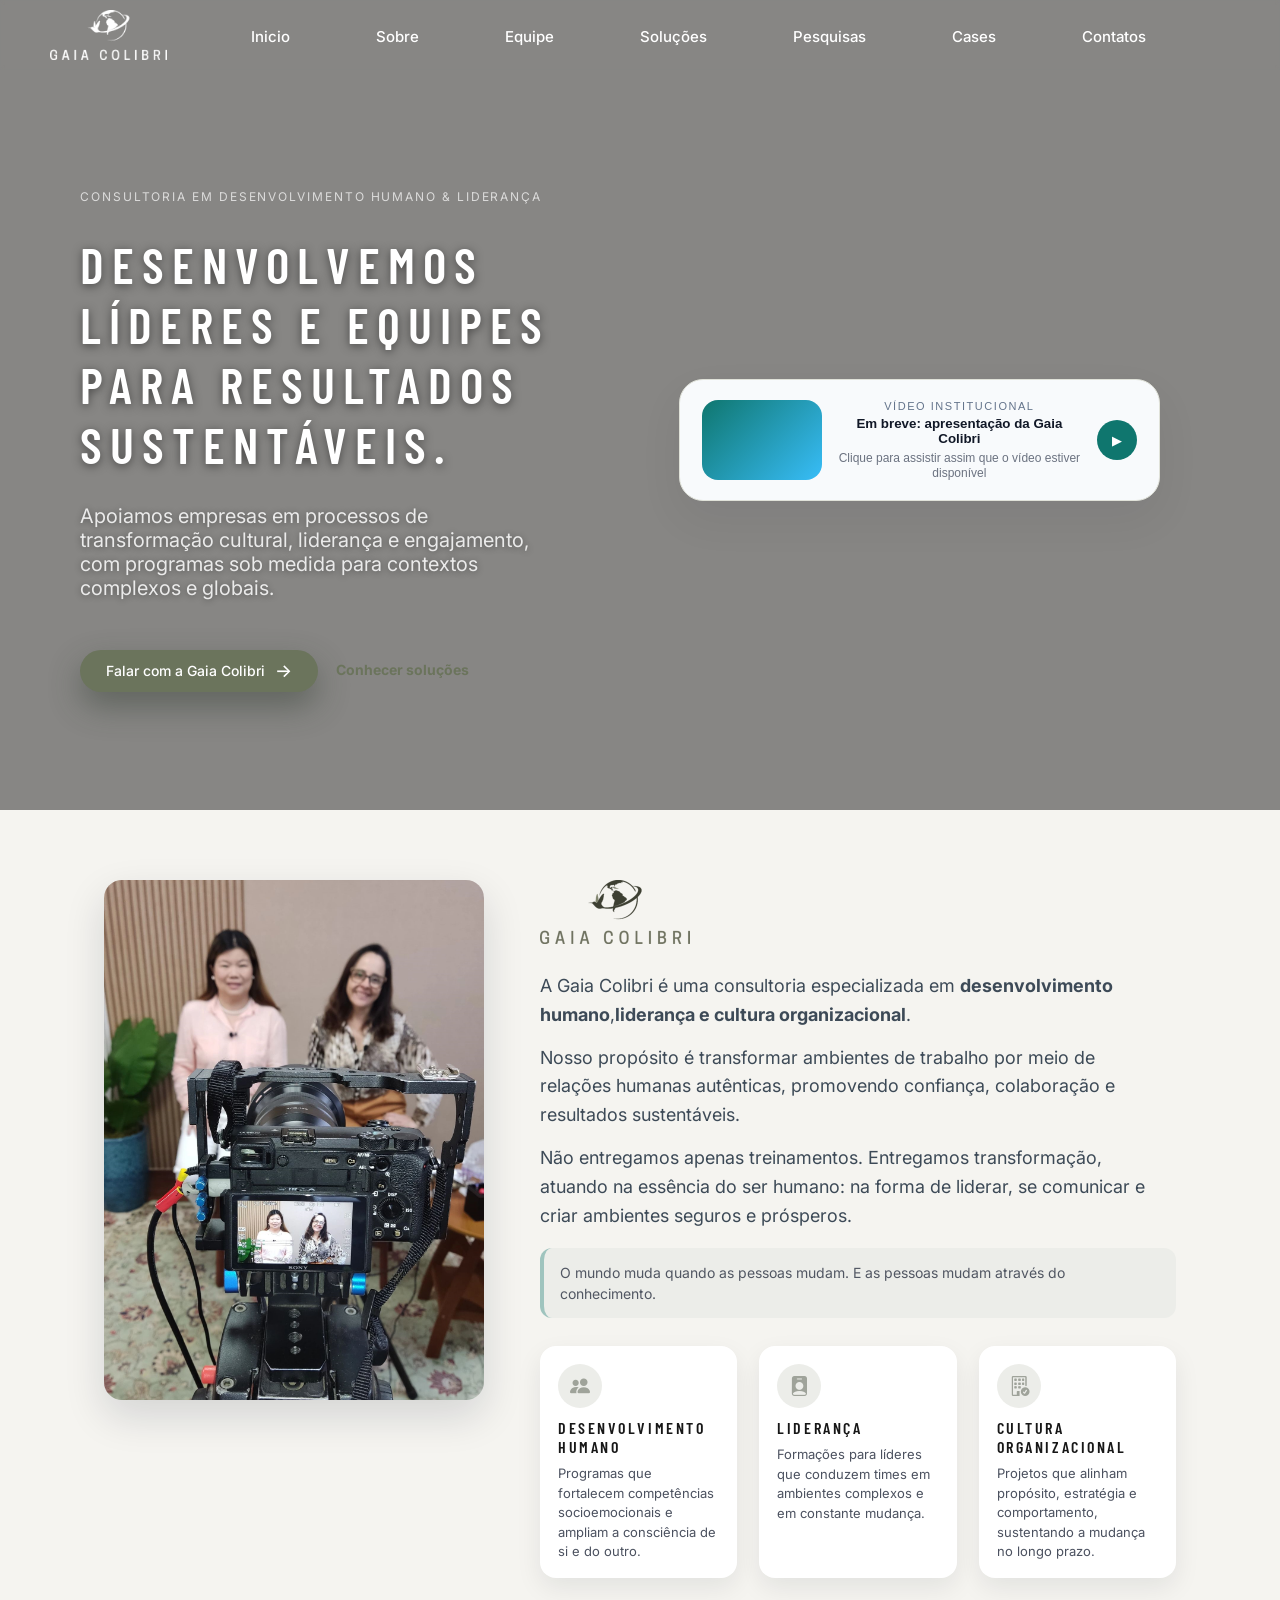
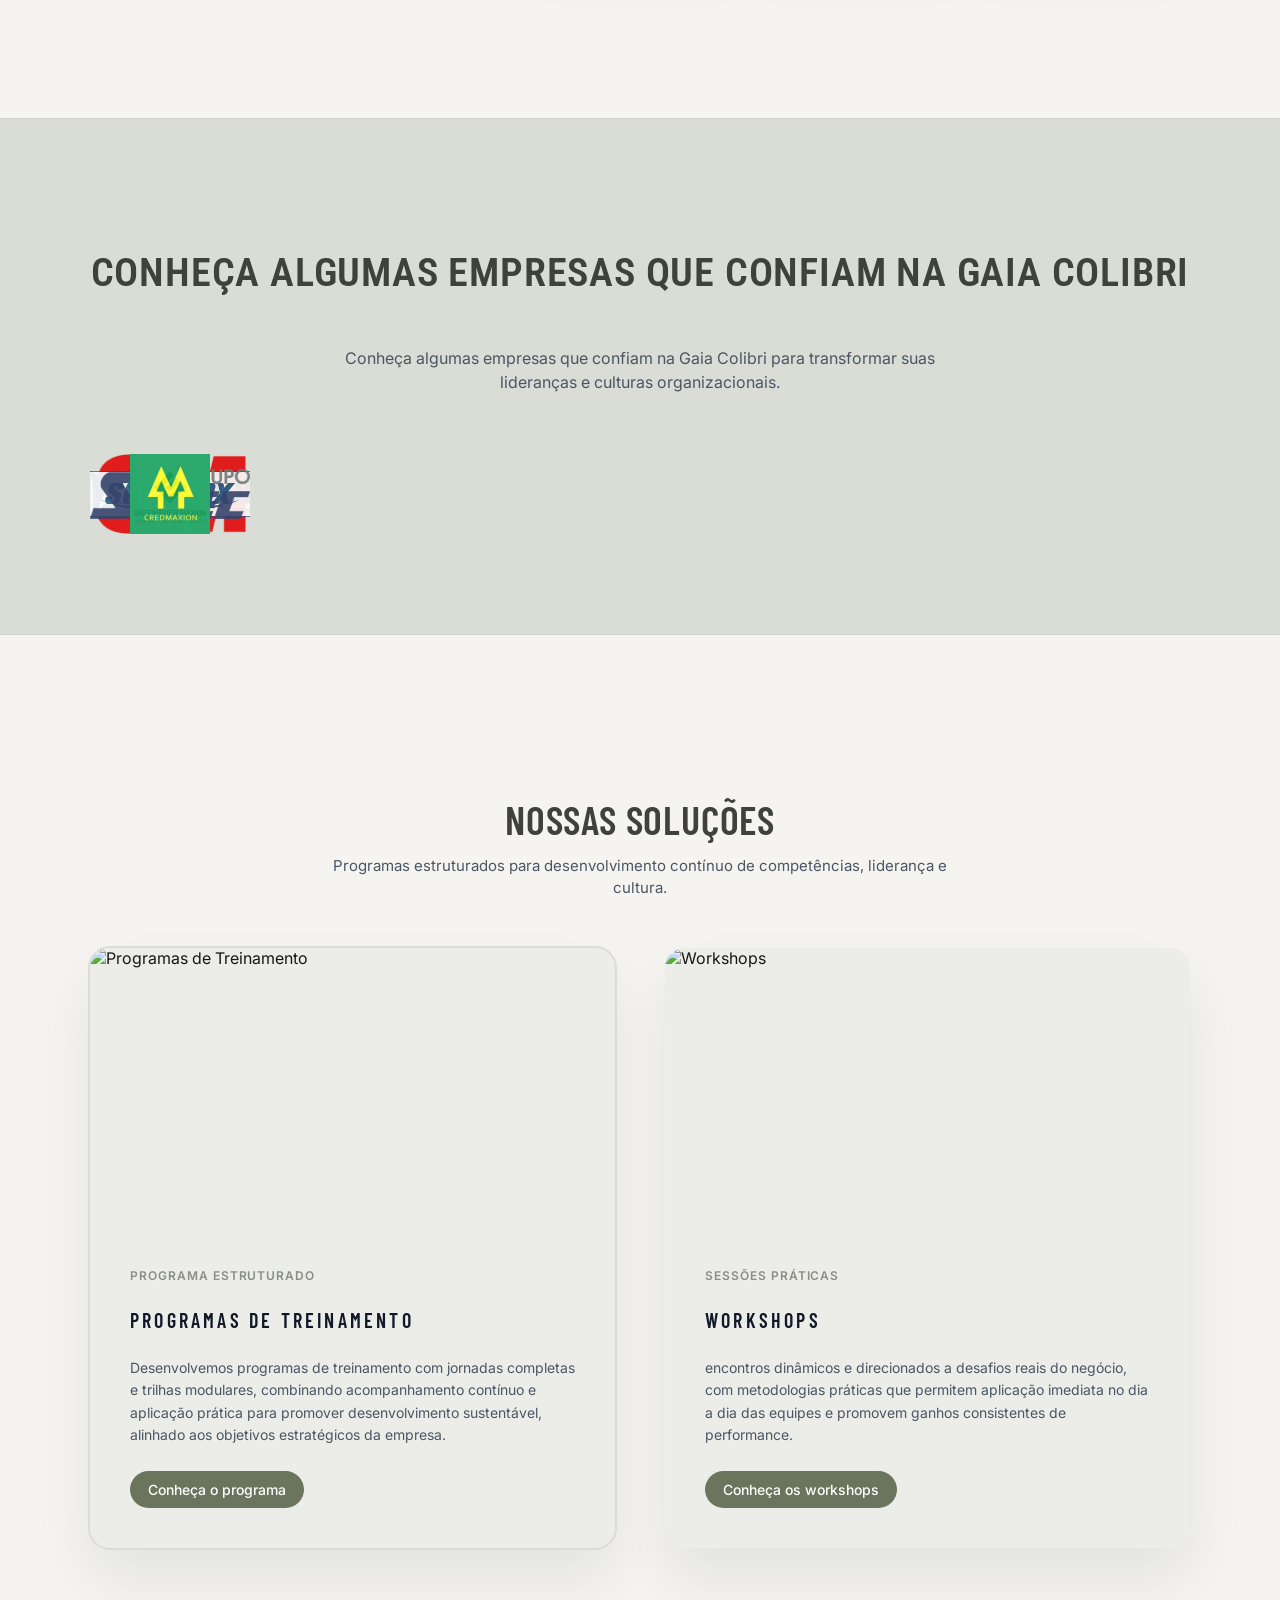
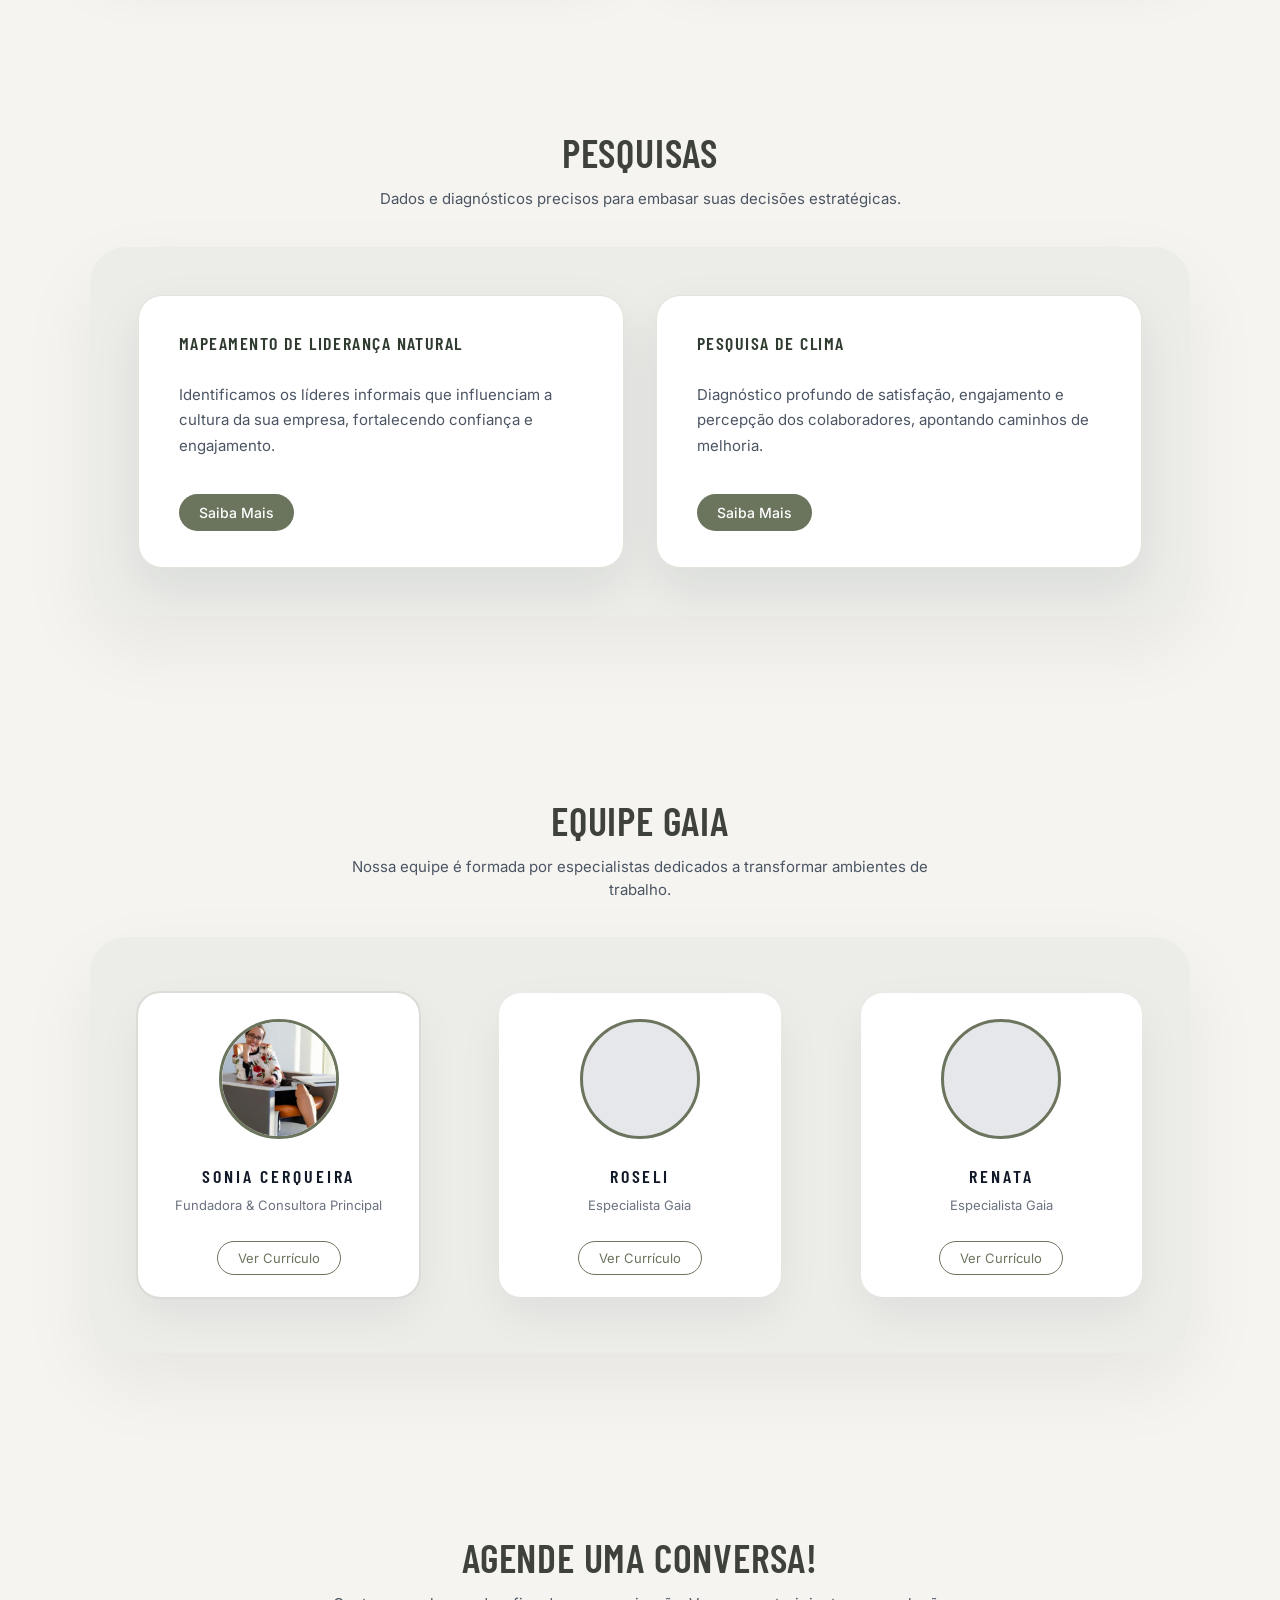
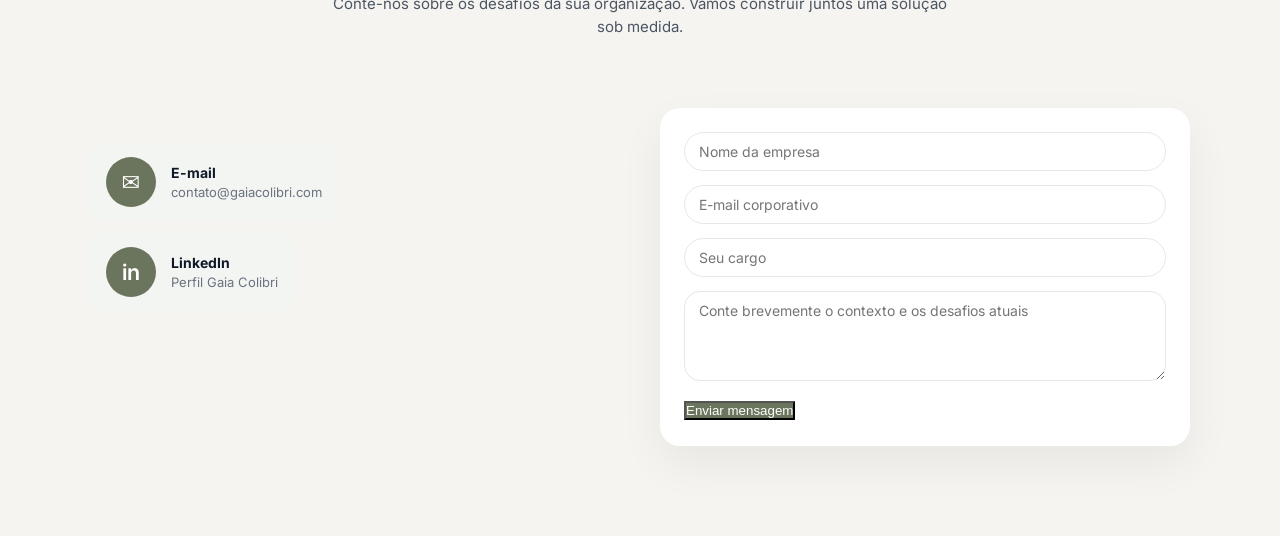
==== commit 5b4e0b50: "Alteracoes nas solucoes e cores em geral" ====
--- a/Home/index.html
+++ b/Home/index.html
@@ -40,6 +40,7 @@
             <div class="bg-carousel" aria-hidden="true">
                 <div class="bg-carousel-overlay"></div>
             </div>
+            
             <div class="hero reveal-right "> <!-- adicionar animação reveal-right -->
                 <div class="hero-text">
                     <p class="hero-kicker">Consultoria em Desenvolvimento Humano & Liderança</p>
@@ -56,7 +57,7 @@
                         </a>
 
                         <a href="#projects" class="hero-cta-link">
-                            Conhecer soluções
+                           <strong>Conhecer soluções</strong>
                         </a>
                     </div>
                 </div>
@@ -76,6 +77,7 @@
                         <span>▶</span>
                     </div>
                 </button>
+            </div>
             </div>
         </header>
         <!--Clientes-->
@@ -147,119 +149,146 @@
             </div>
           </section>
             <section id="clients" class="section section-clients">
-                <div class="section-inner company-logos">
-                  <h2>Conheça algumas empresas que confiam na Gaia Colibri</h2>
-                  <p class="section-subtitle clientes">
-                    Conheça algumas empresas que confiam na Gaia Colibri para transformar suas lideranças e culturas organizacionais.
-                  </p>
-
-                 <div class="clients-track" id="clients-track">
-                      <div class="client-logo"><img src="./imagens/cliente1.png" alt="Cliente 1"></div>
-                      <div class="client-logo"><img src="./imagens/cliente2.png" alt="Cliente 2"></div>
-                      <div class="client-logo"><img src="./imagens/cliente3.png" alt="Cliente 3"></div>
-                      <div class="client-logo"><img src="./imagens/cliente4.png" alt="Cliente 4"></div>
-                      <div class="client-logo"><img src="./imagens/cliente5.png" alt="Cliente 5"></div>
-                      <div class="client-logo"><img src="./imagens/cliente6.png" alt="Cliente 6"></div>
-                      <div class="client-logo"><img src="./imagens/cliente7.png" alt="Cliente 7"></div>
-                      <div class="client-logo"><img src="./imagens/cliente8.png" alt="Cliente 8"></div>
-                      <div class="client-logo"><img src="./imagens/cliente9.png" alt="Cliente 9"></div>
-                </div>
-                </div>
-              </section>
-            <section id="projects" class="section section-solutions">
-                    <div class="section-inner">
-                        <h2>Nossas Soluções</h2>
-                        <p class="section-subtitle">
-                            Programas estruturados para desenvolvimento contínuo de competências, liderança e cultura.
+                <div class="clients-band">
+                    <div class="section-inner company-logos">
+                        <h2>Conheça algumas empresas que confiam na Gaia Colibri</h2>
+                        <p class="section-subtitle clientes">
+                            Conheça algumas empresas que confiam na Gaia Colibri para transformar suas lideranças e culturas organizacionais.
                         </p>
-            
-                        <div class="section-cards-wrapper">
-                            <div class="cards-grid">
-                                <article class="info-card">
-                                    <h3>Programas de Treinamento</h3>
-                                    <p>
-                                        Jornadas completas de desenvolvimento com trilhas modulares, workshops e acompanhamento.
-                                    </p>
-                                    <a href="#contact" class="card-button">Saiba Mais</a>
-                                </article>
-                
-                                <article class="info-card">
-                                    <h3>Workshops</h3>
-                                    <p>
-                                        Sessões dinâmicas e práticas, focadas em temas específicos para resultados rápidos.
-                                    </p>
-                                    <a href="#contact" class="card-button">Saiba Mais</a>
-                                </article>
-                            </div>
+
+                    
+                        <div class="clients-track" id="clients-track">
+                            <div class="client-logo"><img src="./imagens/cliente1.png" alt="Cliente 1"></div>
+                            <div class="client-logo"><img src="./imagens/cliente2.png" alt="Cliente 2"></div>
+                            <div class="client-logo"><img src="./imagens/cliente3.png" alt="Cliente 3"></div>
+                            <div class="client-logo"><img src="./imagens/cliente4.png" alt="Cliente 4"></div>
+                            <div class="client-logo"><img src="./imagens/cliente5.png" alt="Cliente 5"></div>
+                            <div class="client-logo"><img src="./imagens/cliente6.png" alt="Cliente 6"></div>
+                            <div class="client-logo"><img src="./imagens/cliente7.png" alt="Cliente 7"></div>
+                            <div class="client-logo"><img src="./imagens/cliente8.png" alt="Cliente 8"></div>
+                            <div class="client-logo"><img src="./imagens/cliente9.png" alt="Cliente 9"></div>
                         </div>
                     </div>
-                </section>
-                <!--pesquisas-->
-                    <section id="search" class="section section-research">
-                        <div class="section-inner">
-                            <h2>Pesquisas</h2>
-                            <p class="section-subtitle">
-                                Dados e diagnósticos precisos para embasar suas decisões estratégicas.
-                            </p>
-                
-                            <div class="section-cards-wrapper">
-                                <div class="cards-grid">
-                                    <article class="info-card">
-                                        <h3>Mapeamento de Liderança Natural</h3>
-                                        <p>
-                                            Identificamos os líderes informais que influenciam a cultura da sua empresa,
-                                            fortalecendo confiança e engajamento.
-                                        </p>
-                                        <a href="#contact" class="card-button">Saiba Mais</a>
-                                    </article>
-                    
-                                    <article class="info-card">
-                                        <h3>Pesquisa de Clima</h3>
-                                        <p>
-                                            Diagnóstico profundo de satisfação, engajamento e percepção dos colaboradores,
-                                            apontando caminhos de melhoria.
-                                        </p>
-                                        <a href="#contact" class="card-button">Saiba Mais</a>
-                                    </article>
-                                </div>
-                            </div>
+                </div>
+            </section>
+
+    <section id="projects" class="section section-solutions">
+        <div class="section-inner">
+            <h2>Nossas Soluções</h2>
+            <p class="section-subtitle">
+            Programas estruturados para desenvolvimento contínuo de competências,
+            liderança e cultura.
+            </p>
+
+            <div class="solutions-grid">
+
+            <article class="solution-card featured">
+                <div class="solution-image">
+                 <img src="img/programas-treinamento.jpg" alt="Programas de Treinamento">
+                </div>
+
+                <div class="solution-content">
+                 <span class="solution-tag">Programa Estruturado</span>
+                 <h3>Programas de Treinamento</h3>
+                 <p>
+                    Desenvolvemos programas de treinamento com jornadas completas e trilhas modulares, 
+                    combinando acompanhamento contínuo e aplicação prática para promover desenvolvimento sustentável, 
+                    alinhado aos objetivos estratégicos da empresa.
+                 </p>
+
+                 <a href="#contact" class="solution-button">Conheça o programa</a>
+                </div>
+            </article>
+
+            <article class="solution-card">
+                <div class="solution-image">
+                 <img src="img/workshops.jpg" alt="Workshops">
+                </div>
+
+                <div class="solution-content">
+                 <span class="solution-tag">Sessões Práticas</span>
+                 <h3>Workshops</h3>
+                <p>
+                    encontros dinâmicos e direcionados a desafios reais do negócio, 
+                    com metodologias práticas que permitem aplicação imediata no dia a dia das equipes e 
+                    promovem ganhos consistentes de performance.
+                </p>
+
+                 <a href="#contact" class="solution-button">Conheça os workshops</a>
+                </div>
+            </article>
+
+            </div>
+        </div>
+    </section>
+
+    <section id="search" class="section section-research section-soft-cards">
+        <div class="section-inner">
+            <h2>Pesquisas</h2>
+            <p class="section-subtitle">
+            Dados e diagnósticos precisos para embasar suas decisões estratégicas.
+            </p>
+
+            <div class="section-cards-wrapper large">
+                <div class="cards-grid">
+                    <article class="info-card large">
+                    <h3>Mapeamento de Liderança Natural</h3>
+                    <p>
+                        Identificamos os líderes informais que influenciam a cultura da sua empresa,
+                        fortalecendo confiança e engajamento.
+                    </p>
+                    <a href="#contact" class="card-button">Saiba Mais</a>
+                    </article>
+
+                    <article class="info-card large">
+                    <h3>Pesquisa de Clima</h3>
+                    <p>
+                        Diagnóstico profundo de satisfação, engajamento e percepção dos colaboradores,
+                        apontando caminhos de melhoria.
+                    </p>
+                    <a href="#contact" class="card-button">Saiba Mais</a>
+                    </article>
+                </div>
+            </div>
+        </div>
+    </section>
+
+    <section id="skills" class="section section-team">
+        <div class="section-inner">
+            <h2 class="reveal">Equipe Gaia</h2>
+            <p class="section-subtitle reveal">
+            Nossa equipe é formada por especialistas dedicados a transformar ambientes de trabalho.
+            </p>
+
+            <div class="section-cards-wrapper large reveal">
+                <div class="team-grid">
+                    <article class="team-card team-card-featured">
+                        <div class="team-photo">
+                            <img src="./imagens/sonia.png" alt="Sonia Cerqueira">
                         </div>
-                    </section>
-                <!-- Seção “Equipe Gaia”-->
-                    <section id="skills" class="section section-team">
-                        <div class="section-inner">
-                            <h2 class="reveal"> Equipe Gaia</h2>
-                            <p class="section-subtitle reveal">
-                                Nossa equipe é formada por especialistas dedicados a transformar ambientes de trabalho.
-                            </p>
-                
-                            <div class="team-grid reveal">
-                                <article class="team-card team-card-featured">
-                                    <div class="team-photo">
-                                        <!-- troque pela foto real -->
-                                        <img src="./imagens/sonia.png" alt="Sonia Cerqueira">
-                                    </div>
-                                    <h3>Sonia Cerqueira</h3>
-                                    <p class="team-role">Fundadora &amp; Consultora Principal</p>
-                                    <a href="#" class="card-button-outline">Ver Currículo</a>
-                                </article>
-                
-                                <article class="team-card">
-                                    <div class="team-photo team-photo-placeholder"></div>
-                                    <h3>Roseli</h3>
-                                    <p class="team-role">Especialista Gaia</p>
-                                    <a href="#" class="card-button-outline">Ver Currículo</a>
-                                </article>
-                
-                                <article class="team-card">
-                                    <div class="team-photo team-photo-placeholder"></div>
-                                    <h3>Renata</h3>
-                                    <p class="team-role">Especialista Gaia</p>
-                                    <a href="#" class="card-button-outline">Ver Currículo</a>
-                                </article>
-                            </div>
-                        </div>
-            </section>
+                        <h3>Sonia Cerqueira</h3>
+                        <p class="team-role">Fundadora &amp; Consultora Principal</p>
+                        <a href="#" class="card-button-outline">Ver Currículo</a>
+                    </article>
+
+                    <article class="team-card">
+                        <div class="team-photo team-photo-placeholder"></div>
+                        <h3>Roseli</h3>
+                        <p class="team-role">Especialista Gaia</p>
+                        <a href="#" class="card-button-outline">Ver Currículo</a>
+                    </article>
+
+                    <article class="team-card">
+                        <div class="team-photo team-photo-placeholder"></div>
+                        <h3>Renata</h3>
+                        <p class="team-role">Especialista Gaia</p>
+                        <a href="#" class="card-button-outline">Ver Currículo</a>
+                    </article>
+                </div>
+            </div>
+        </div>
+    </section>
+
     
           
     <section id="contact" class="section section-contact">
@@ -335,5 +364,6 @@
                 reveals.forEach(el => observer.observe(el));
                 </script>                
                 <script src="script.js"></script>
+                
 </body>
 </html>
--- a/Home/style.css
+++ b/Home/style.css
@@ -6,11 +6,11 @@
     
 :root {
     /* Verde-oliva principal (baseado nas imagens) */
-    --primaria: #6b745c;
+    --primaria: #6B745C;
     --primaria-escuro: #2f3a2f;
     --primaria-claro: #d9ddce;
   
-    --texto-principal: #111827;
+    --texto-principal: #3E423B;
     --texto-secundario: #4b5563;
   
     --bg-page: #f5f4f0;        /* fundo suave, puxando pro bege/claro */
@@ -423,6 +423,14 @@
 color: #fff;
 }
 
+/* ---------------- TEXTO COM SCROLL ENCAIXADO ---------------- */
+
+.scroll-text {
+  position: relative;
+  will-change: transform, opacity;
+  transition: transform 0.15s ease-out, opacity 0.15s ease-out;
+}
+
 /* ----------------- SEÇÕES ----------------- */
 
 .section {
@@ -458,6 +466,66 @@
     text-align: center;       /* centralizado */
 }
 
+.section-cards-wrapper.large {
+  background: #ECEDE9;
+  border-radius: 36px;
+  padding: 48px 48px;
+  box-shadow: 0 30px 80px rgba(15, 23, 42, 0.06);
+}
+
+.cards-grid {
+  display: grid;
+  grid-template-columns: repeat(auto-fit, minmax(420px, 1fr));
+  gap: 48px;
+}
+
+.info-card.large {
+  background: #ffffff;
+  border-radius: 24px;
+  padding: 36px 40px;
+  display: flex;
+  flex-direction: column;
+  gap: 18px;
+  box-shadow: 0 20px 50px rgba(15, 23, 42, 0.08);
+  transition: transform .3s ease, box-shadow .3s ease;
+}
+
+.info-card.large:hover {
+  transform: translateY(-6px);
+  box-shadow: 0 35px 80px rgba(15, 23, 42, 0.12);
+}
+
+.info-card.large h3 {
+  font-size: 18px;
+  font-weight: 600;
+  letter-spacing: 0.08em;
+  text-transform: uppercase;
+  color: #2f3b2f;
+}
+
+.info-card.large p {
+  font-size: 15px;
+  line-height: 1.7;
+  color: #4b5563;
+}
+
+.info-card.large .card-button {
+  margin-top: auto;
+  align-self: flex-start;
+  padding: 10px 20px;
+  border-radius: 999px;
+  background: #6B745C;
+  color: #fff;
+  font-size: 14px;
+  font-weight: 500;
+  text-decoration: none;
+  transition: background .25s ease;
+}
+
+.info-card.large .card-button:hover {
+  background: #565E49;
+}
+
 
 
 /* ABOUT */
@@ -609,7 +677,7 @@
   margin: 18px 0 26px 0;
   padding: 14px 16px;
   border-left: 4px solid rgba(15, 118, 110, 0.35);
-  background: rgba(15, 118, 110, 0.06);
+  background: #ECEDE9;
   border-radius: 12px;
 }
 
@@ -642,13 +710,13 @@
   border-radius: 999px;
   display: grid;
   place-items: center;
-  background: rgba(15, 118, 110, 0.12);
+  background: #ECEDE9;
   margin-bottom: 10px;
 }
 
 .focus-icon i {
   font-size: 20px;             /* ícone menor */
-  color: #0f766e;
+  color: #9FA39A;
 }
 
 .focus-item h3 {
@@ -752,47 +820,68 @@
 .card-button:hover {
 background: var(--primaria-escuro);
 transform: translateY(-2px);
-box-shadow: 0 10px 24px rgba(15, 118, 110, 0.4);
+box-shadow: 0 10px 24px #565E49;
 }
 
 .card-button-outline {
-border: 1px solid #0f766e;
-color: #0f766e;
+border: 1px solid var(--primaria);
+color: var(--primaria);
 background: transparent;
+transition: background 0.25s ease, color 0.25s ease, transform 0.25s ease;
+}
+
+.team-card:hover .card-button-outline {
+background: var(--primaria);
+color: #fff;
+transform: translateY(-1px);
 }
 
 /* EQUIPE */
+
+.section-team .section-cards-wrapper.large {
+  background: #ECEDE9;
+  border-radius: 36px;
+  padding: 56px 48px;
+  box-shadow: 0 30px 80px rgba(15, 23, 42, 0.06);
+}
 
 .team-grid {
 display: grid;
-grid-template-columns: repeat(3, minmax(0, 1fr));
-gap: 24px;
-justify-items: center;
+grid-template-columns: repeat(auto-fit, minmax(260px, 1fr));
+gap: 80px;
+align-items: stretch;
 }
 
 .team-card {
-width: 100%;
-max-width: 260px;
-background: var(--card-bg);
-border-radius: 22px;
-padding: 26px 22px 22px;
+background: #ffffff;
+border-radius: 26px;
+padding: 40px 32px 32px;
 text-align: center;
-box-shadow: var(--sombra-card);
-transition: transform 0.3s ease, box-shadow 0.3s ease;
-/* sem opacity: 0; nem transform aqui */
+display: flex;
+flex-direction: column;
+align-items: center;
+gap: 10px;
+box-shadow: 0 20px 50px rgba(15, 23, 42, 0.08);
+transition: transform .35s ease, box-shadow .35s ease;
+}
+
+.team-card:hover {
+transform: translateY(-8px);
+box-shadow: 0 35px 80px rgba(15, 23, 42, 0.12);
 }
 
 .team-card-featured {
-transform: translateY(-12px);
+ outline: 2px solid #DADDD6;
+ transform: translateY(-10px);
 }
 
 .team-photo {
-width: 100px;
-height: 100px;
-border-radius: 999px;
-overflow: hidden;
-margin: 0 auto 14px auto;
-border: 2px solid #0f766e;
+  width: 120px;
+  height: 120px;
+  border-radius: 999px;
+  overflow: hidden;
+  margin-bottom: 16px;
+  border: 3px solid #6B745C;
 }
 
 .team-photo img {
@@ -806,15 +895,15 @@
 }
 
 .team-card h3 {
-font-size: 16px;
+font-size: 18px;
+font-weight: 600;
 color: #111827;
-margin-bottom: 4px;
 }
 
 .team-role {
-font-size: 12px;
+font-size: 13px;
 color: #6b7280;
-margin-bottom: 16px;
+margin-bottom: 18px;;
 }
 
 .team-card {
@@ -838,18 +927,14 @@
 }
 */
 
-.card-button-outline {
-border: 1px solid var(--primaria);
-color: var(--primaria);
-background: transparent;
-transition: background 0.25s ease, color 0.25s ease, transform 0.25s ease;
-}
 
 .team-card:hover .card-button-outline {
 background: var(--primaria);
 color: #fff;
 transform: translateY(-1px);
 }
+
+
 
 /* CONTATO */
 
@@ -890,7 +975,7 @@
   width: 50px;
   height: 50px;
   border-radius: 50%;
-  background: #0f766e;
+  background: #6B745C;
   color: #ffffff;
   display: flex;
   align-items: center;
@@ -992,6 +1077,19 @@
   padding-bottom: 70px;
 }
 
+.section-clients h2 {
+  font-size: 40px;
+  margin-bottom: 50px;
+  margin-top: 10px;
+  color: var(--texto-principal);
+  font-family: "Roboto Condensed", sans-serif;
+}
+
+.section-clients p {
+  font-size: 16px;
+  margin-bottom: 40px;
+}
+
 .clients-carousel {
   margin-top: 32px;
   overflow: hidden;
@@ -1002,6 +1100,8 @@
   position: relative;
   width: 100%;
   height: 120px;        /* altura “faixa” das logos, ajuste se quiser */
+  display: flex;
+  align-items: center;
 }
 
 /* 3 logos por tela no desktop */
@@ -1035,7 +1135,20 @@
 }
 
 .section-inner.company-logos{
-  margin-top: 80px;
+  margin-top: 50px;
+}
+
+.clients-band {
+  width: 100vw;                 /* ocupa a tela inteira */
+  margin-left: calc(50% - 50vw);/* quebra o container central */
+  
+  background: #DADDD6;
+  padding: 80px 0;              /* controla a ALTURA da faixa */
+  overflow: hidden;
+
+  border-top: 1px solid rgba(0,0,0,0.04);
+  border-bottom: 1px solid rgba(0,0,0,0.04);
+  
 }
 
 /* responsivo */
@@ -1098,29 +1211,94 @@
 }
 }
 
-/* mais respiro entre seções principais */
-.section-solutions {
-  padding-top: 110px;
-  padding-bottom: 80px;
-}
-
-.section-research {
-  padding-top: 80px;
-  padding-bottom: 100px;
-  border-top: 1px solid rgba(148, 163, 184, 0.16);  /* linha bem suave separando */
-}
-
-.section-cards-wrapper {
-    background: #e5e6dd; /* bloco grande com verde-oliva claro/bege */
-    border-radius: 32px;
-    padding: 32px 28px;
-    box-shadow: 0 30px 80px rgba(15, 23, 42, 0.06);
-  }
-
-.section-inner {
-  margin-bottom: 20px;
-
-}  
+.solutions-grid {
+  display: grid;
+  grid-template-columns: repeat(auto-fit, minmax(320px, 1fr));
+  gap: 50px;
+  margin-top: 48px;
+  align-items: stretch; /* 🔑 garante mesma altura */
+}
+
+/* CARD */
+.solution-card {
+  background: #ECEDE9;
+  border-radius: 20px;
+  overflow: hidden;
+  box-shadow: 0 30px 60px rgba(15, 23, 42, 0.08);
+  transition: transform .35s ease, box-shadow .35s ease;
+  display: flex;
+  flex-direction: column;
+  height: 100%;
+}
+
+.solution-card:hover {
+  transform: translateY(-6px);
+  box-shadow: 0 40px 80px rgba(15, 23, 42, 0.12);
+}
+
+/* Destaque do primeiro card */
+.solution-card.featured {
+  outline: 2px solid #DADDD6;
+}
+
+/* IMAGEM */
+.solution-image {
+  height: 280px;
+  overflow: hidden;
+}
+
+.solution-image img {
+  width: 100%;
+  height: 100%;
+  object-fit: cover;
+}
+
+/* CONTEÚDO */
+.solution-content {
+  padding: 40px;
+  display: flex;
+  flex-direction: column;
+  gap: 25px;
+  flex: 1; /* 🔑 ESSENCIAL */
+}
+
+.solution-tag {
+  font-size: 12px;
+  font-weight: 600;
+  text-transform: uppercase;
+  color: #8A8E84;
+  letter-spacing: 0.08em;
+}
+
+.solution-content h3 {
+  font-size: 20px;
+  color: #111827;
+}
+
+.solution-content p {
+  font-size: 14px;
+  color: #4b5563;
+  line-height: 1.6;
+}
+
+/* BOTÃO */
+.solution-button {
+  margin-top: auto;
+  align-self: flex-start;
+  padding: 10px 18px;
+  border-radius: 999px;
+  background: #6B745C;
+  color: #ffffff;
+  font-size: 14px;
+  font-weight: 500;
+  text-decoration: none;
+  transition: background .25s ease;
+}
+
+.solution-button:hover {
+  background: #565E49;
+}
+
 /* Animações de revelação ao rolar a página */
 .reveal {
   opacity: 0;
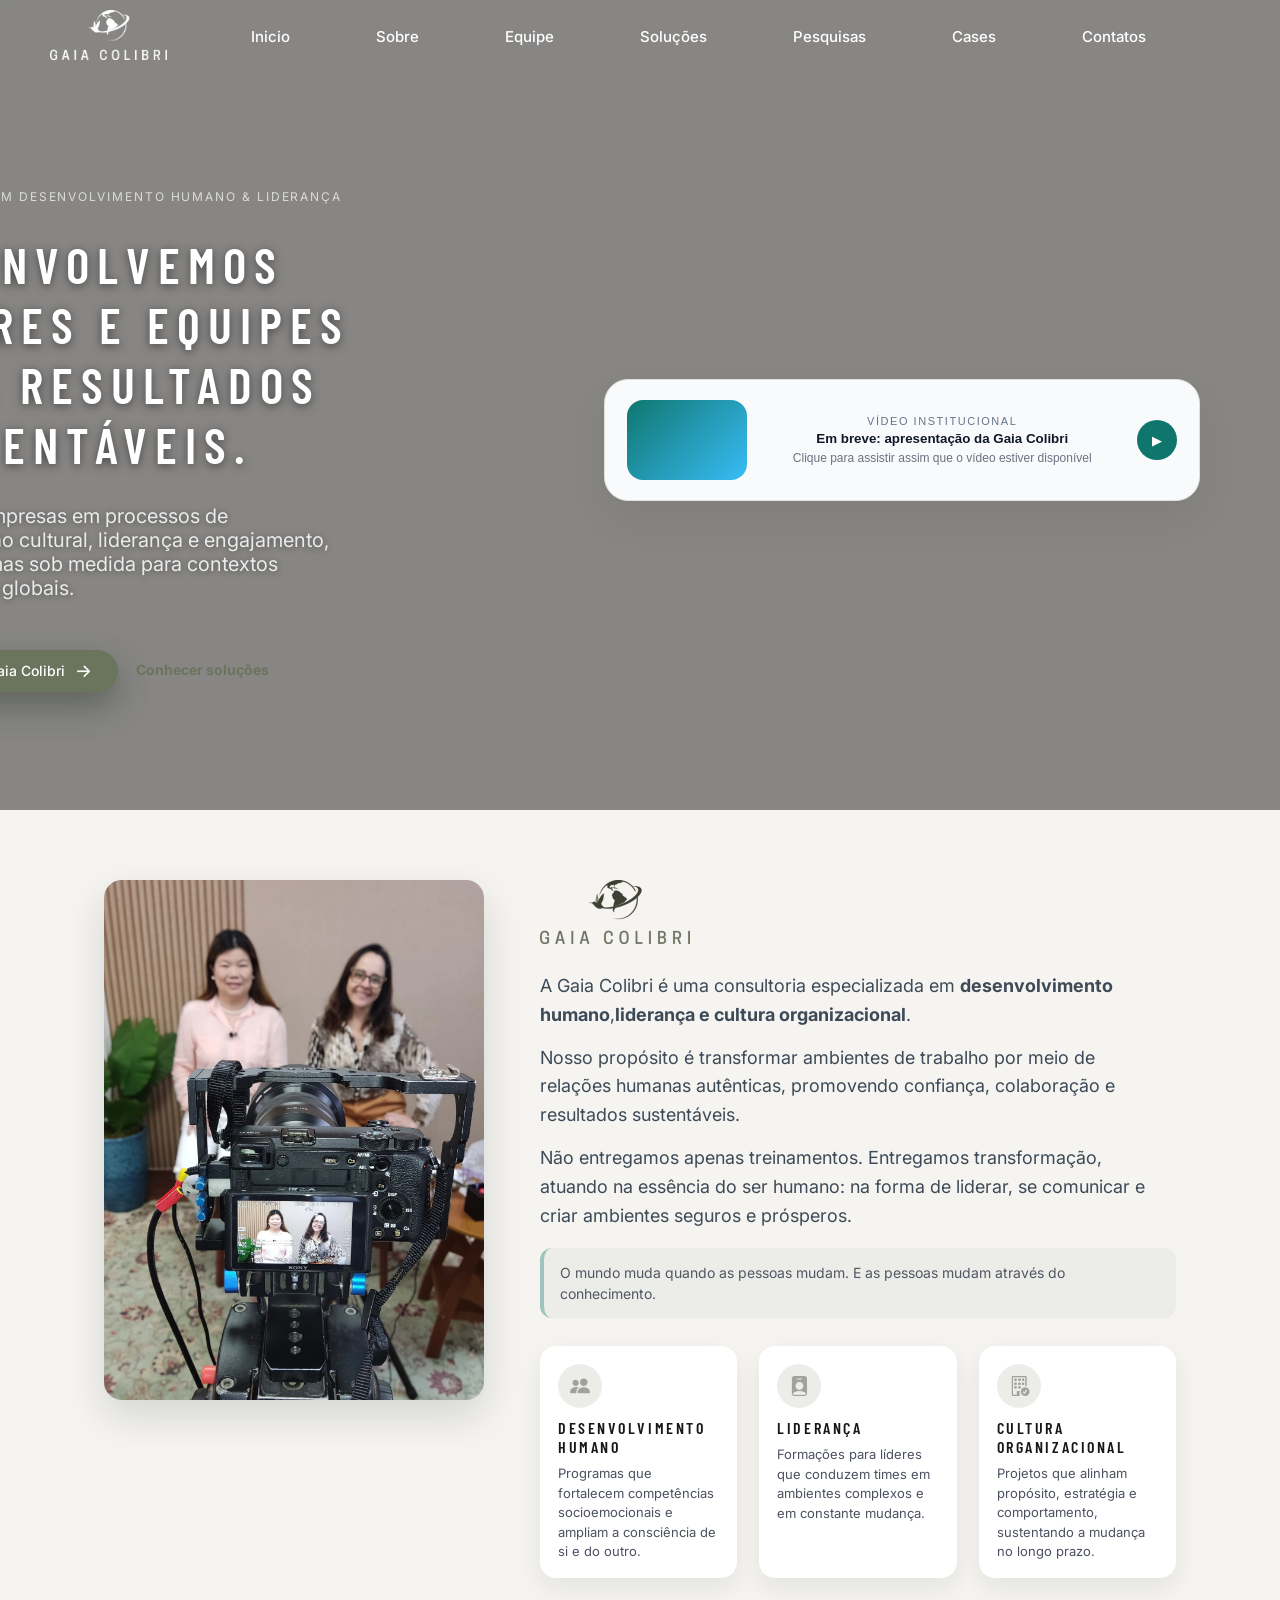
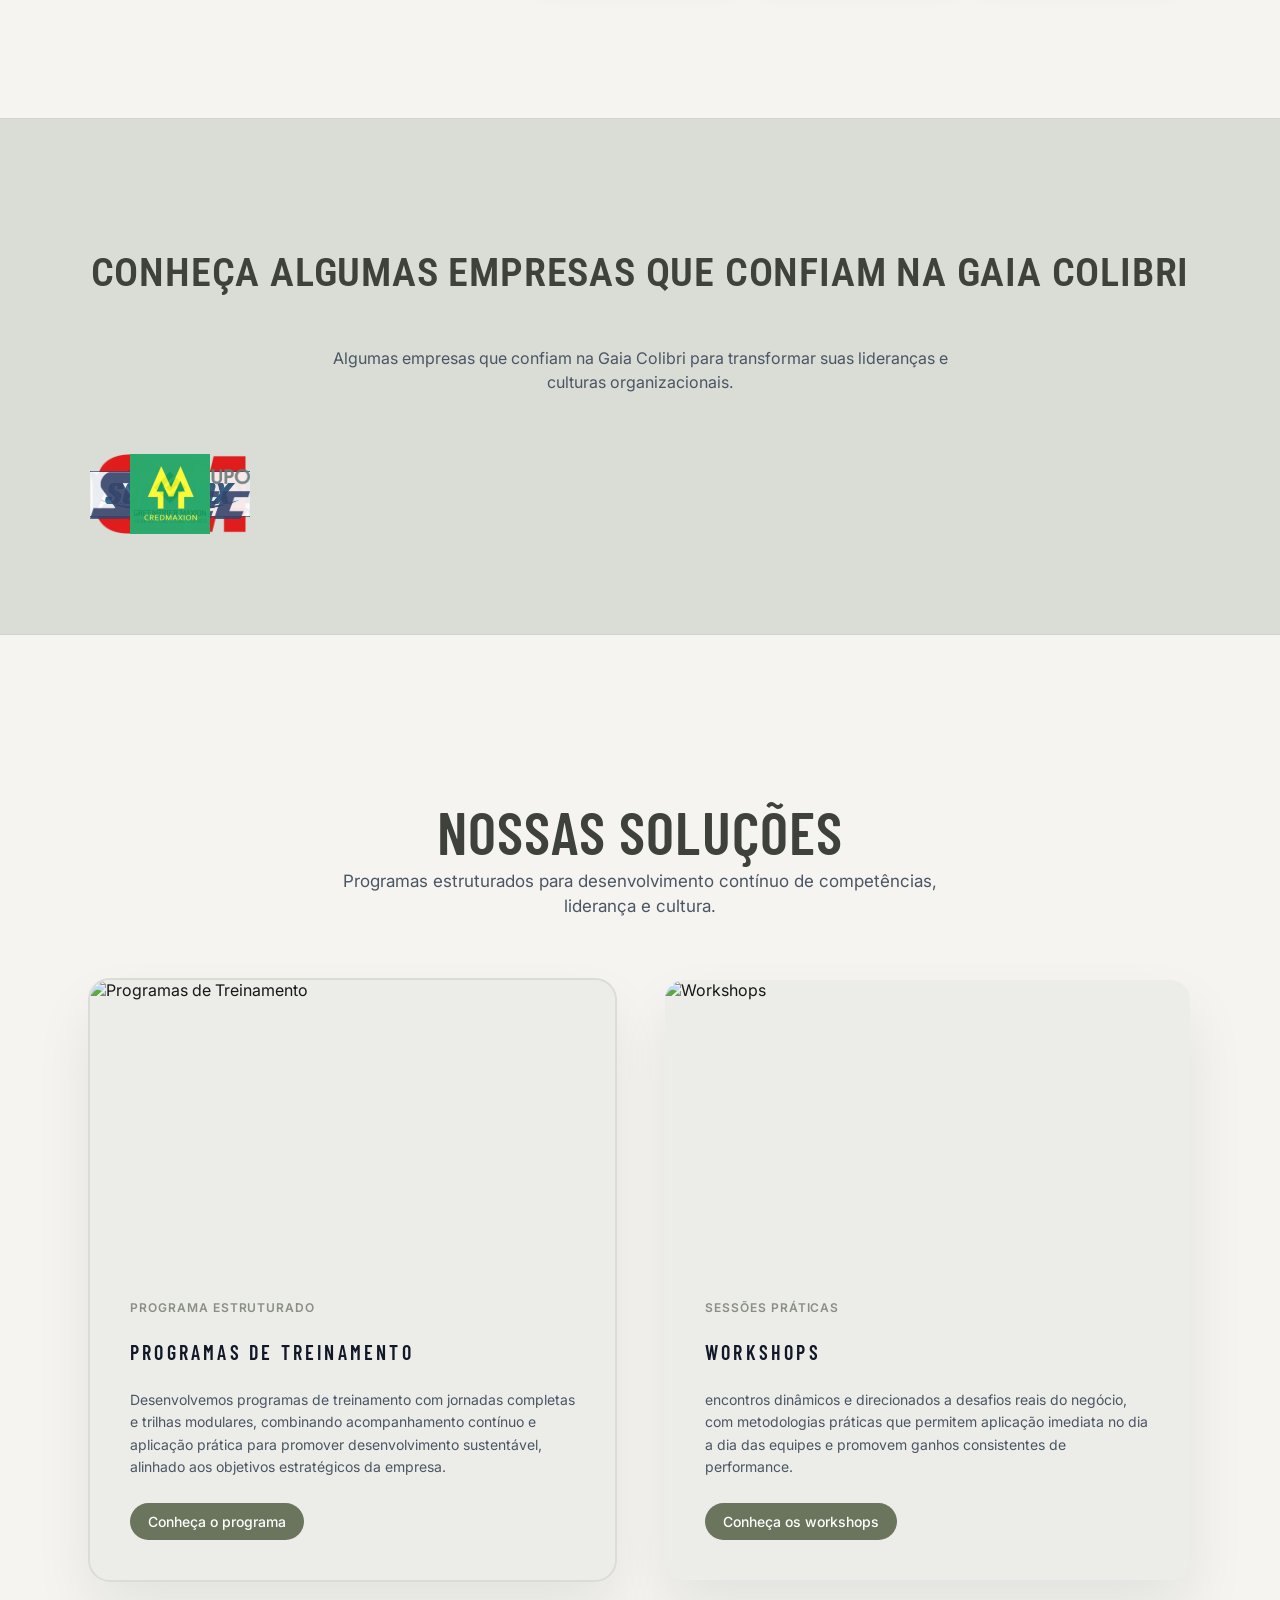
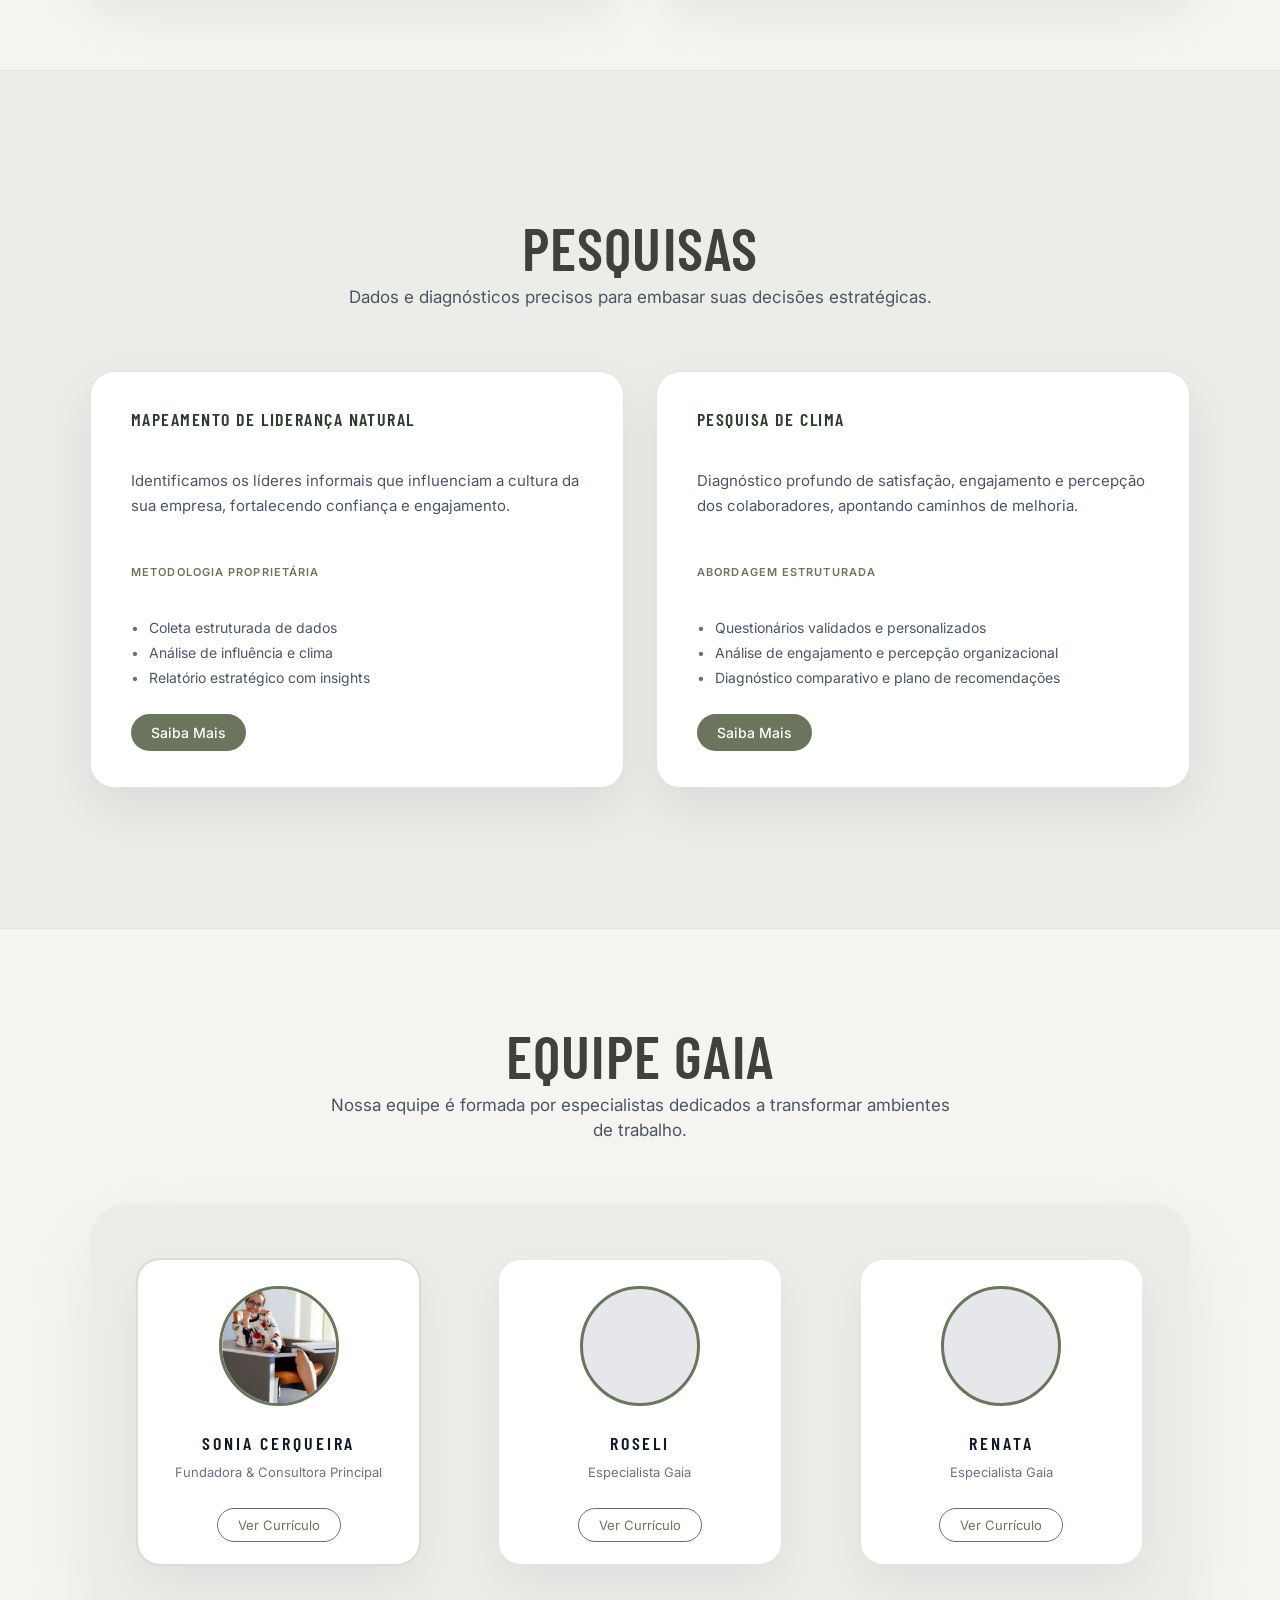
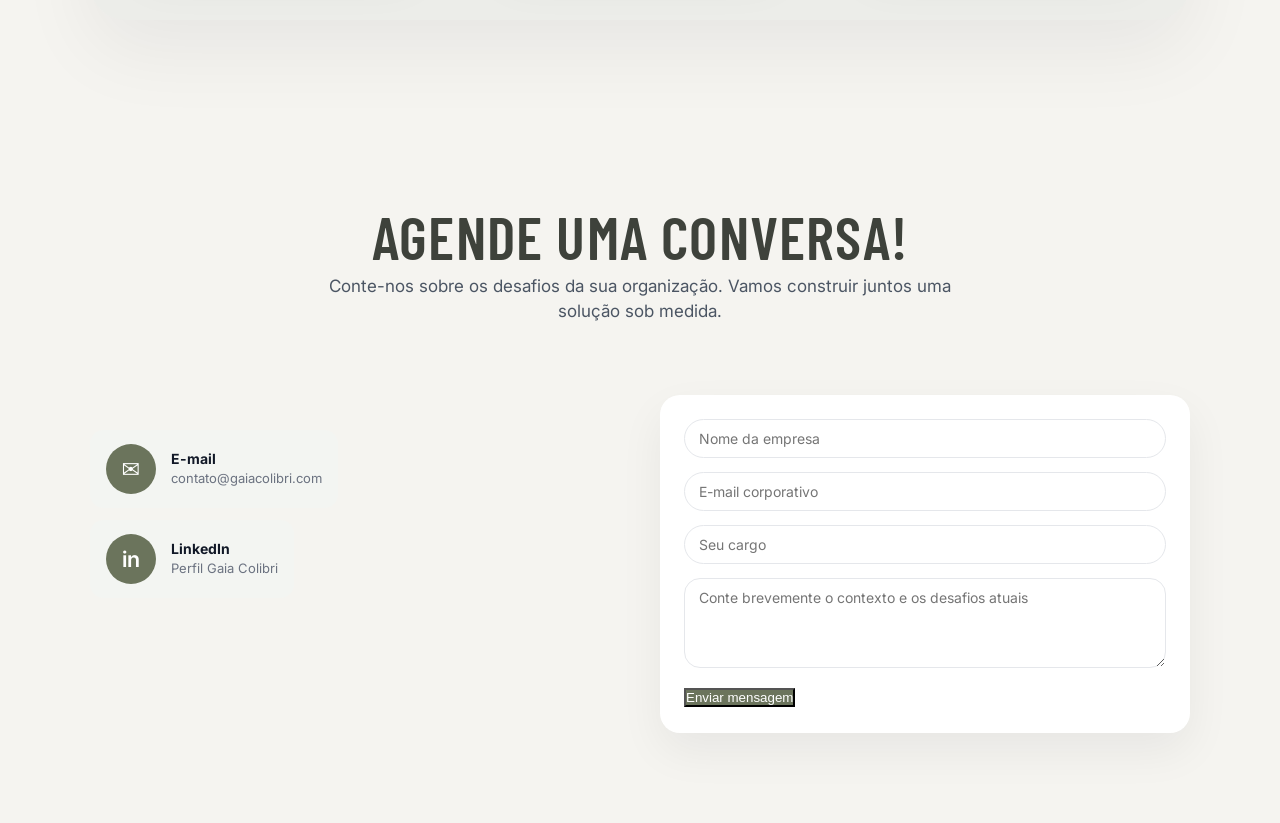
==== commit 4eb533ec: "Alteracao card pesquisa" ====
--- a/Home/index.html
+++ b/Home/index.html
@@ -153,7 +153,7 @@
                     <div class="section-inner company-logos">
                         <h2>Conheça algumas empresas que confiam na Gaia Colibri</h2>
                         <p class="section-subtitle clientes">
-                            Conheça algumas empresas que confiam na Gaia Colibri para transformar suas lideranças e culturas organizacionais.
+                            Algumas empresas que confiam na Gaia Colibri para transformar suas lideranças e culturas organizacionais.
                         </p>
 
                     
@@ -222,6 +222,7 @@
         </div>
     </section>
 
+    <div class="clients-band-search">
     <section id="search" class="section section-research section-soft-cards">
         <div class="section-inner">
             <h2>Pesquisas</h2>
@@ -237,6 +238,14 @@
                         Identificamos os líderes informais que influenciam a cultura da sua empresa,
                         fortalecendo confiança e engajamento.
                     </p>
+                    <span class="card-label">Metodologia Proprietária</span>
+
+                    <ul class="card-features">
+                    <li>Coleta estruturada de dados</li>
+                    <li>Análise de influência e clima</li>
+                    <li>Relatório estratégico com insights</li>
+                    </ul>
+
                     <a href="#contact" class="card-button">Saiba Mais</a>
                     </article>
 
@@ -246,11 +255,19 @@
                         Diagnóstico profundo de satisfação, engajamento e percepção dos colaboradores,
                         apontando caminhos de melhoria.
                     </p>
+                    <span class="card-label">Abordagem Estruturada</span> 
+
+                    <ul class="card-features">
+                    <li>Questionários validados e personalizados</li>
+                    <li>Análise de engajamento e percepção organizacional</li>
+                    <li>Diagnóstico comparativo e plano de recomendações</li>
+                    </ul>
                     <a href="#contact" class="card-button">Saiba Mais</a>
                     </article>
                 </div>
             </div>
         </div>
+     </div>
     </section>
 
     <section id="skills" class="section section-team">
--- a/Home/style.css
+++ b/Home/style.css
@@ -226,17 +226,19 @@
 
 .hero {
 max-width: 1500px;
-width: 100%;
-display: flex;
-gap: 120px;
-align-items: center;
-margin-right: 120px;
-margin-top: 0;
-margin-left: 80px;
+  width: 100%;
+  display: flex;
+  gap: 120px;
+  align-items: center;
+
+
+  margin: 0 auto; /* centraliza corretamente */
+  padding-inline: 80px; /* controla respiro lateral */
 }
 
 .hero-text {
 flex: 1.1;
+margin-left: -200px;
 
 }
 
@@ -450,27 +452,27 @@
 
 .section h2 {
     text-align: center;
-    font-size:40px;
+    font-size:60px;
     font-weight: 600;
     letter-spacing: 0.02em;
     color: var(--texto-principal);
-    margin-bottom: 12px;
+    margin-bottom: 2px;
   }
 
 .section-subtitle {
     color: var(--texto-secundario);
-    font-size: 15px;          /* um pouco maior */
+    font-size: 17px;          /* um pouco maior */
     line-height: 1.5;
     margin: 0 auto 36px auto; /* centraliza pelo container */
     max-width: 640px;         /* não ficar muito largo */
     text-align: center;       /* centralizado */
+    margin-bottom: 60px;
 }
 
 .section-cards-wrapper.large {
-  background: #ECEDE9;
-  border-radius: 36px;
-  padding: 48px 48px;
-  box-shadow: 0 30px 80px rgba(15, 23, 42, 0.06);
+  background: none;
+  padding: 0;
+  box-shadow: none;
 }
 
 .cards-grid {
@@ -485,7 +487,7 @@
   padding: 36px 40px;
   display: flex;
   flex-direction: column;
-  gap: 18px;
+  gap: 28px;
   box-shadow: 0 20px 50px rgba(15, 23, 42, 0.08);
   transition: transform .3s ease, box-shadow .3s ease;
 }
@@ -526,7 +528,57 @@
   background: #565E49;
 }
 
-
+.research-intro {
+  max-width: 720px;
+  margin: 0 auto 56px auto;
+  text-align: center;
+}
+
+.research-eyebrow {
+  display: inline-block;
+  font-size: 12px;
+  letter-spacing: 0.12em;
+  text-transform: uppercase;
+  color: #6b745c;
+  margin-bottom: 12px;
+}
+
+.research-intro p {
+  font-size: 16px;
+  line-height: 1.7;
+  color: #374151;
+}
+
+.card-label {
+  font-size: 11px;
+  font-weight: 600;
+  letter-spacing: 0.1em;
+  text-transform: uppercase;
+  color: #6b745c;
+}
+
+.card-features {
+  list-style: none;
+  padding: 0;
+  margin: 12px 0 0 0;
+  display: flex;
+  flex-direction: column;
+  gap: 8px;
+}
+
+.card-features li {
+  font-size: 14px;
+  color: #4b5563;
+  position: relative;
+  padding-left: 18px;
+}
+
+.card-features li::before {
+  content: "•";
+  position: absolute;
+  left: 0;
+  color: #6b745c;
+}
 
 /* ABOUT */
 .about-logo {
@@ -1138,16 +1190,31 @@
   margin-top: 50px;
 }
 
+/* Divisoes de secoes */
+
 .clients-band {
-  width: 100vw;                 /* ocupa a tela inteira */
-  margin-left: calc(50% - 50vw);/* quebra o container central */
+width: 100vw;                 /* ocupa a tela inteira */
+margin-left: calc(50% - 50vw);/* quebra o container central */
   
-  background: #DADDD6;
-  padding: 80px 0;              /* controla a ALTURA da faixa */
-  overflow: hidden;
-
-  border-top: 1px solid rgba(0,0,0,0.04);
-  border-bottom: 1px solid rgba(0,0,0,0.04);
+background: #DADDD6;
+padding: 80px 0;              /* controla a ALTURA da faixa */
+overflow: hidden;
+
+ border-top: 1px solid rgba(0,0,0,0.04);
+border-bottom: 1px solid rgba(0,0,0,0.04);
+  
+}
+
+.clients-band-search{
+width: 100vw;                 /* ocupa a tela inteira */
+margin-left: calc(50% - 50vw);/* quebra o container central */
+  
+background: #ECEDE9;
+padding: 50px 0;              /* controla a ALTURA da faixa */
+overflow: hidden;
+
+border-top: 1px solid rgba(0,0,0,0.04);
+border-bottom: 1px solid rgba(0,0,0,0.04);
   
 }
 
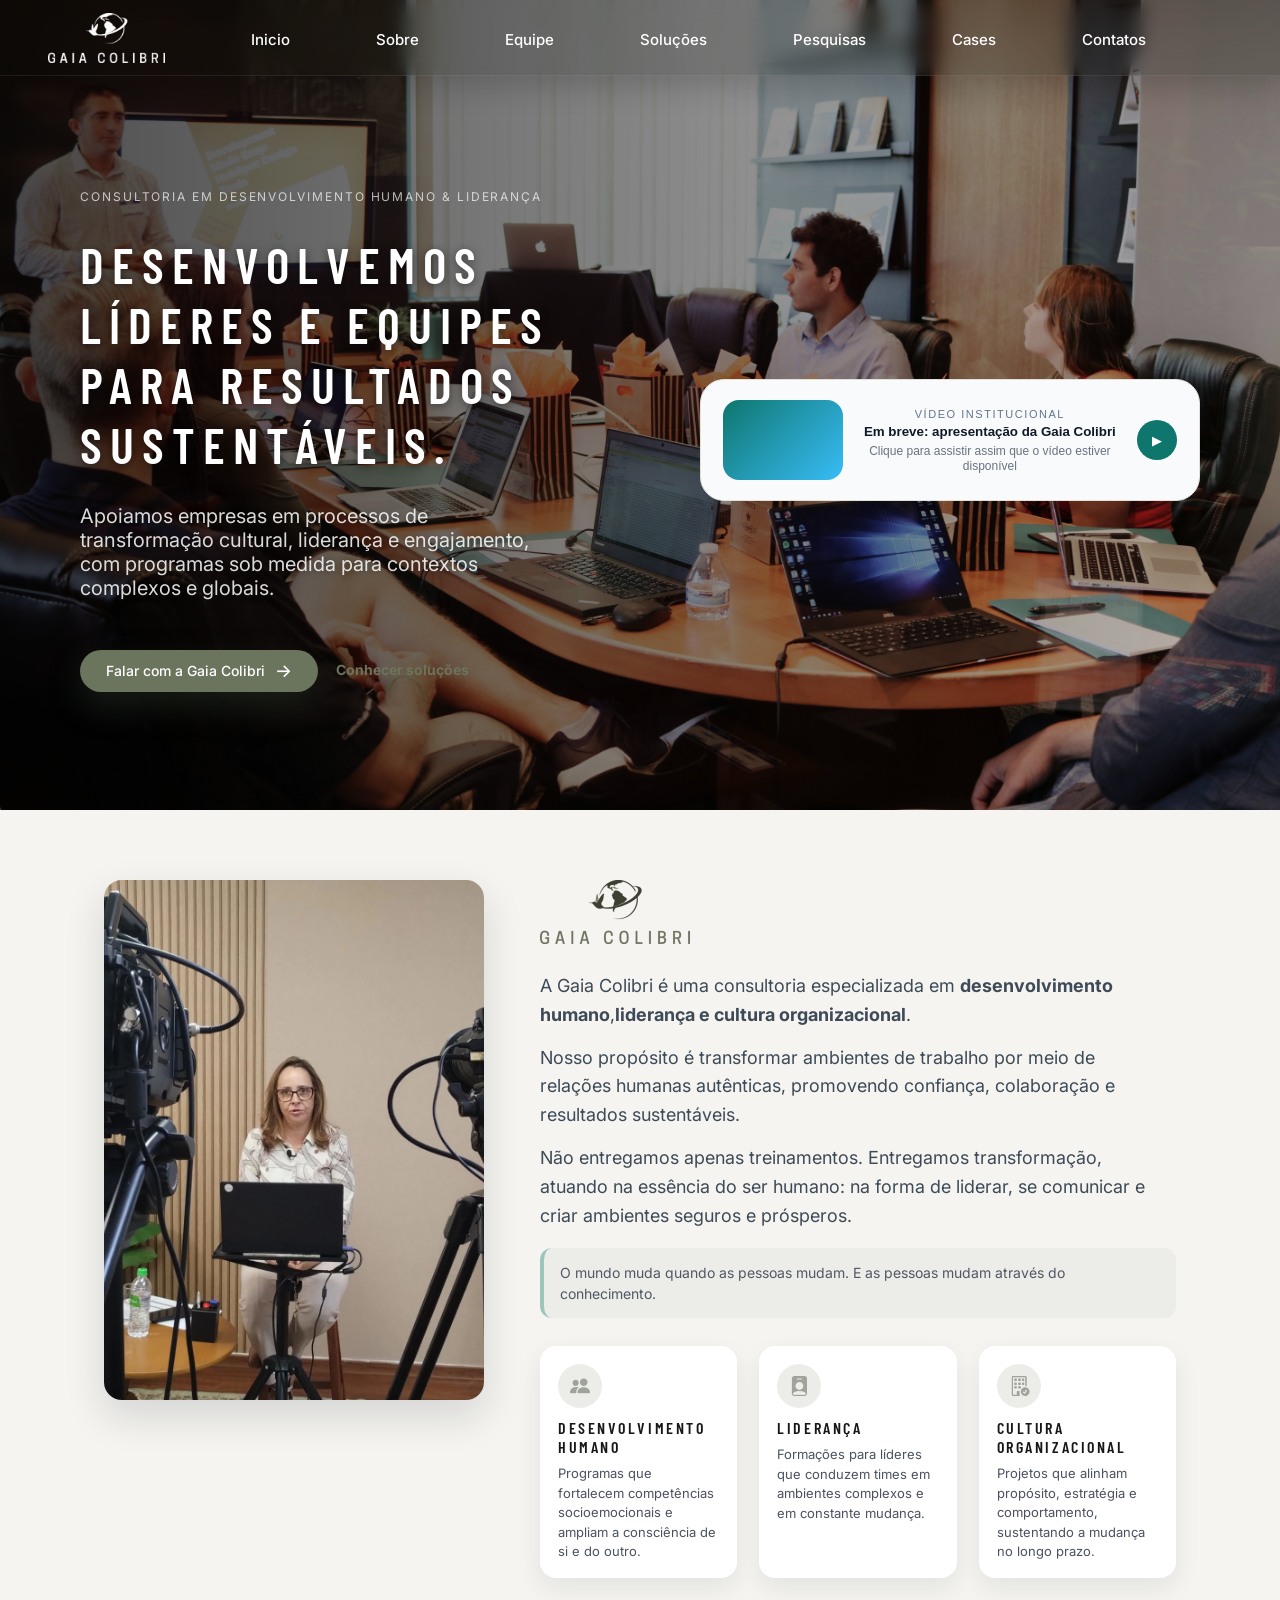
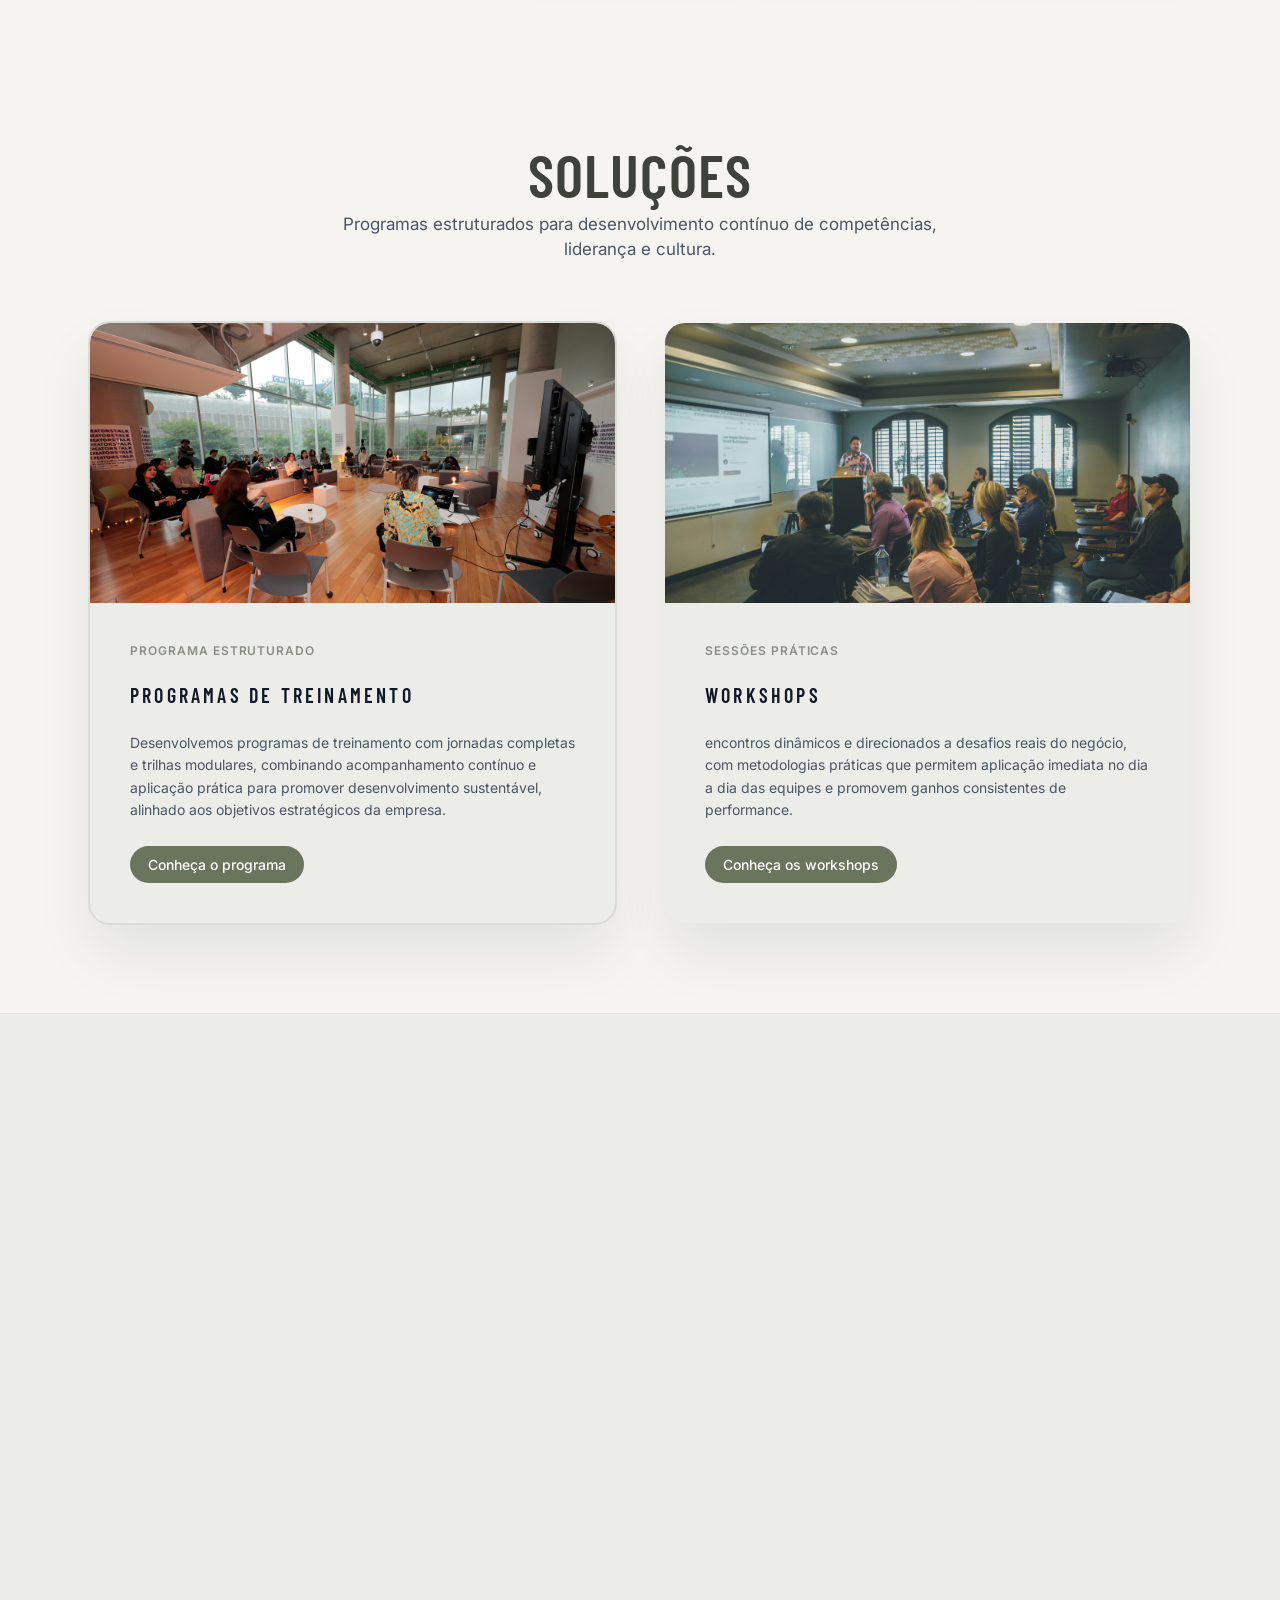
==== commit c06f4280: "alterações finais página inicial" ====
--- a/Home/index.html
+++ b/Home/index.html
@@ -148,33 +148,10 @@
               </div>
             </div>
           </section>
-            <section id="clients" class="section section-clients">
-                <div class="clients-band">
-                    <div class="section-inner company-logos">
-                        <h2>Conheça algumas empresas que confiam na Gaia Colibri</h2>
-                        <p class="section-subtitle clientes">
-                            Algumas empresas que confiam na Gaia Colibri para transformar suas lideranças e culturas organizacionais.
-                        </p>
-
-                    
-                        <div class="clients-track" id="clients-track">
-                            <div class="client-logo"><img src="./imagens/cliente1.png" alt="Cliente 1"></div>
-                            <div class="client-logo"><img src="./imagens/cliente2.png" alt="Cliente 2"></div>
-                            <div class="client-logo"><img src="./imagens/cliente3.png" alt="Cliente 3"></div>
-                            <div class="client-logo"><img src="./imagens/cliente4.png" alt="Cliente 4"></div>
-                            <div class="client-logo"><img src="./imagens/cliente5.png" alt="Cliente 5"></div>
-                            <div class="client-logo"><img src="./imagens/cliente6.png" alt="Cliente 6"></div>
-                            <div class="client-logo"><img src="./imagens/cliente7.png" alt="Cliente 7"></div>
-                            <div class="client-logo"><img src="./imagens/cliente8.png" alt="Cliente 8"></div>
-                            <div class="client-logo"><img src="./imagens/cliente9.png" alt="Cliente 9"></div>
-                        </div>
-                    </div>
-                </div>
-            </section>
 
     <section id="projects" class="section section-solutions">
         <div class="section-inner">
-            <h2>Nossas Soluções</h2>
+            <h2>Soluções</h2>
             <p class="section-subtitle">
             Programas estruturados para desenvolvimento contínuo de competências,
             liderança e cultura.
@@ -184,7 +161,7 @@
 
             <article class="solution-card featured">
                 <div class="solution-image">
-                 <img src="img/programas-treinamento.jpg" alt="Programas de Treinamento">
+                 <img src="imagens/p.jpg" alt="Programas de Treinamento">
                 </div>
 
                 <div class="solution-content">
@@ -202,7 +179,7 @@
 
             <article class="solution-card">
                 <div class="solution-image">
-                 <img src="img/workshops.jpg" alt="Workshops">
+                 <img src="imagens/workshop.jpg" alt="Workshops">
                 </div>
 
                 <div class="solution-content">
@@ -305,7 +282,29 @@
             </div>
         </div>
     </section>
-
+    <section id="clients" class="section section-clients">
+        <div class="clients-band">
+            <div class="section-inner company-logos">
+                <h2>Conheça algumas empresas que confiam na Gaia Colibri</h2>
+                <p class="section-subtitle clientes">
+                   Empresas que confiam em nós para transformar suas lideranças e culturas organizacionais.
+                </p>
+
+            
+                <div class="clients-track" id="clients-track">
+                    <div class="client-logo"><img src="./imagens/cliente1.png" alt="Cliente 1"></div>
+                    <div class="client-logo"><img src="./imagens/cliente2.png" alt="Cliente 2"></div>
+                    <div class="client-logo"><img src="./imagens/cliente3.png" alt="Cliente 3"></div>
+                    <div class="client-logo"><img src="./imagens/cliente4.png" alt="Cliente 4"></div>
+                    <div class="client-logo"><img src="./imagens/cliente5.png" alt="Cliente 5"></div>
+                    <div class="client-logo"><img src="./imagens/cliente6.png" alt="Cliente 6"></div>
+                    <div class="client-logo"><img src="./imagens/cliente7.png" alt="Cliente 7"></div>
+                    <div class="client-logo"><img src="./imagens/cliente8.png" alt="Cliente 8"></div>
+                    <div class="client-logo"><img src="./imagens/cliente9.png" alt="Cliente 9"></div>
+                </div>
+            </div>
+        </div>
+    </section>
     
           
     <section id="contact" class="section section-contact">
--- a/Home/style.css
+++ b/Home/style.css
@@ -59,14 +59,22 @@
 #navbar {
   position: fixed;
   top: 0; left: 0; right: 0;
-  z-index: 20;
-  display: flex; align-items: center; justify-content: space-between;
-  padding: 12px 50px;
-  height: 70px;
-  background-color: transparent;          /* transparente por padrão */
-  backdrop-filter: blur(2px);             /* leve blur opcional */
-  box-shadow: none;                       /* sem sombra no topo */
-  transition: background-color 0.3s ease, box-shadow 0.3s ease;
+  z-index: 50;
+
+  height: 76px;
+  padding: 0 48px;
+
+  display: flex;
+  align-items: center;
+  justify-content: space-between;
+
+  background: rgba(10, 12, 10, 0.18);  /* vidro no topo */
+  backdrop-filter: blur(10px);
+  -webkit-backdrop-filter: blur(10px);
+
+  border-bottom: 1px solid rgba(255, 255, 255, 0.08);
+  box-shadow: 0 10px 30px rgba(0, 0, 0, 0.18);
+  transition: background-color 220ms ease, box-shadow 220ms ease, border-color 220ms ease;
 }
 
 #navbar.navbar-scrolled {
@@ -147,6 +155,9 @@
 }
 
 /* Carrossel de fundo (apenas dentro do header) */
+/* ...existing code... */
+
+/* Carrossel de fundo (apenas dentro do header) */
 .bg-carousel {
   position: absolute;
   left: 0; right: 0;
@@ -155,44 +166,25 @@
   z-index: 0;
   pointer-events: none;
   overflow: hidden;
-}
-
-/* Camadas das imagens (5) com crossfade */
-.bg-carousel::before,
-.bg-carousel::after,
-.bg-carousel .slide-3,
-.bg-carousel .slide-4,
-.bg-carousel .slide-5 {
+
+  /* NOVO: imagem única */
+  background-image: url("./imagens/camp.jpg");
+  background-size: cover;
+  background-position: center 30%;
+  background-repeat: no-repeat;
+}
+.bg-carousel::after {
   content: "";
   position: absolute;
-  top: 0; left: 0; width: 100%; height: 100%;
-  background-size: cover;
-  background-position: center 30%;    /* mostra mais o topo da imagem */
-  opacity: 0;
-  animation: bgFade 25s infinite;
-}
-
-.bg-carousel::before { background-image: url("./imagens/1.jpg"); animation-delay: 0s; }
-.bg-carousel::after  { background-image: url("./imagens/2.jpg"); animation-delay: 5s; }
-.bg-carousel .slide-3 { background-image:url("./imagens/3.jpg"); animation-delay: 10s; }
-.bg-carousel .slide-4 { background-image:url("./imagens/4.jpg"); animation-delay: 15s; }
-.bg-carousel .slide-5 { background-image:url("./imagens/5.jpg"); animation-delay: 20s; }
-
-/* Crossfade suave entre as imagens */
-@keyframes bgFade {
-  0%   { opacity: 0; }
-  4%   { opacity: 1; }
-  20%  { opacity: 1; }
-  24%  { opacity: 0; }
-  100% { opacity: 0; }
-}
-.bg-carousel-overlay {
-  position: absolute;
   inset: 0;
-  z-index: 1;
-  background: rgba(0, 0, 0, 0.45);        /* ajuste a opacidade aqui: 0.3 = leve, 0.6 = bem escuro */
-  pointer-events: none;
-}
+  background: linear-gradient(
+    90deg,
+    rgba(0, 0, 0, 0.70) 0%,
+    rgba(0, 0, 0, 0.50) 45%,
+    rgba(0, 0, 0, 0.25) 100%
+  );
+}
+
 
 /* Conteúdo do header acima do fundo */
 
@@ -238,8 +230,6 @@
 
 .hero-text {
 flex: 1.1;
-margin-left: -200px;
-
 }
 
 .hero-kicker {
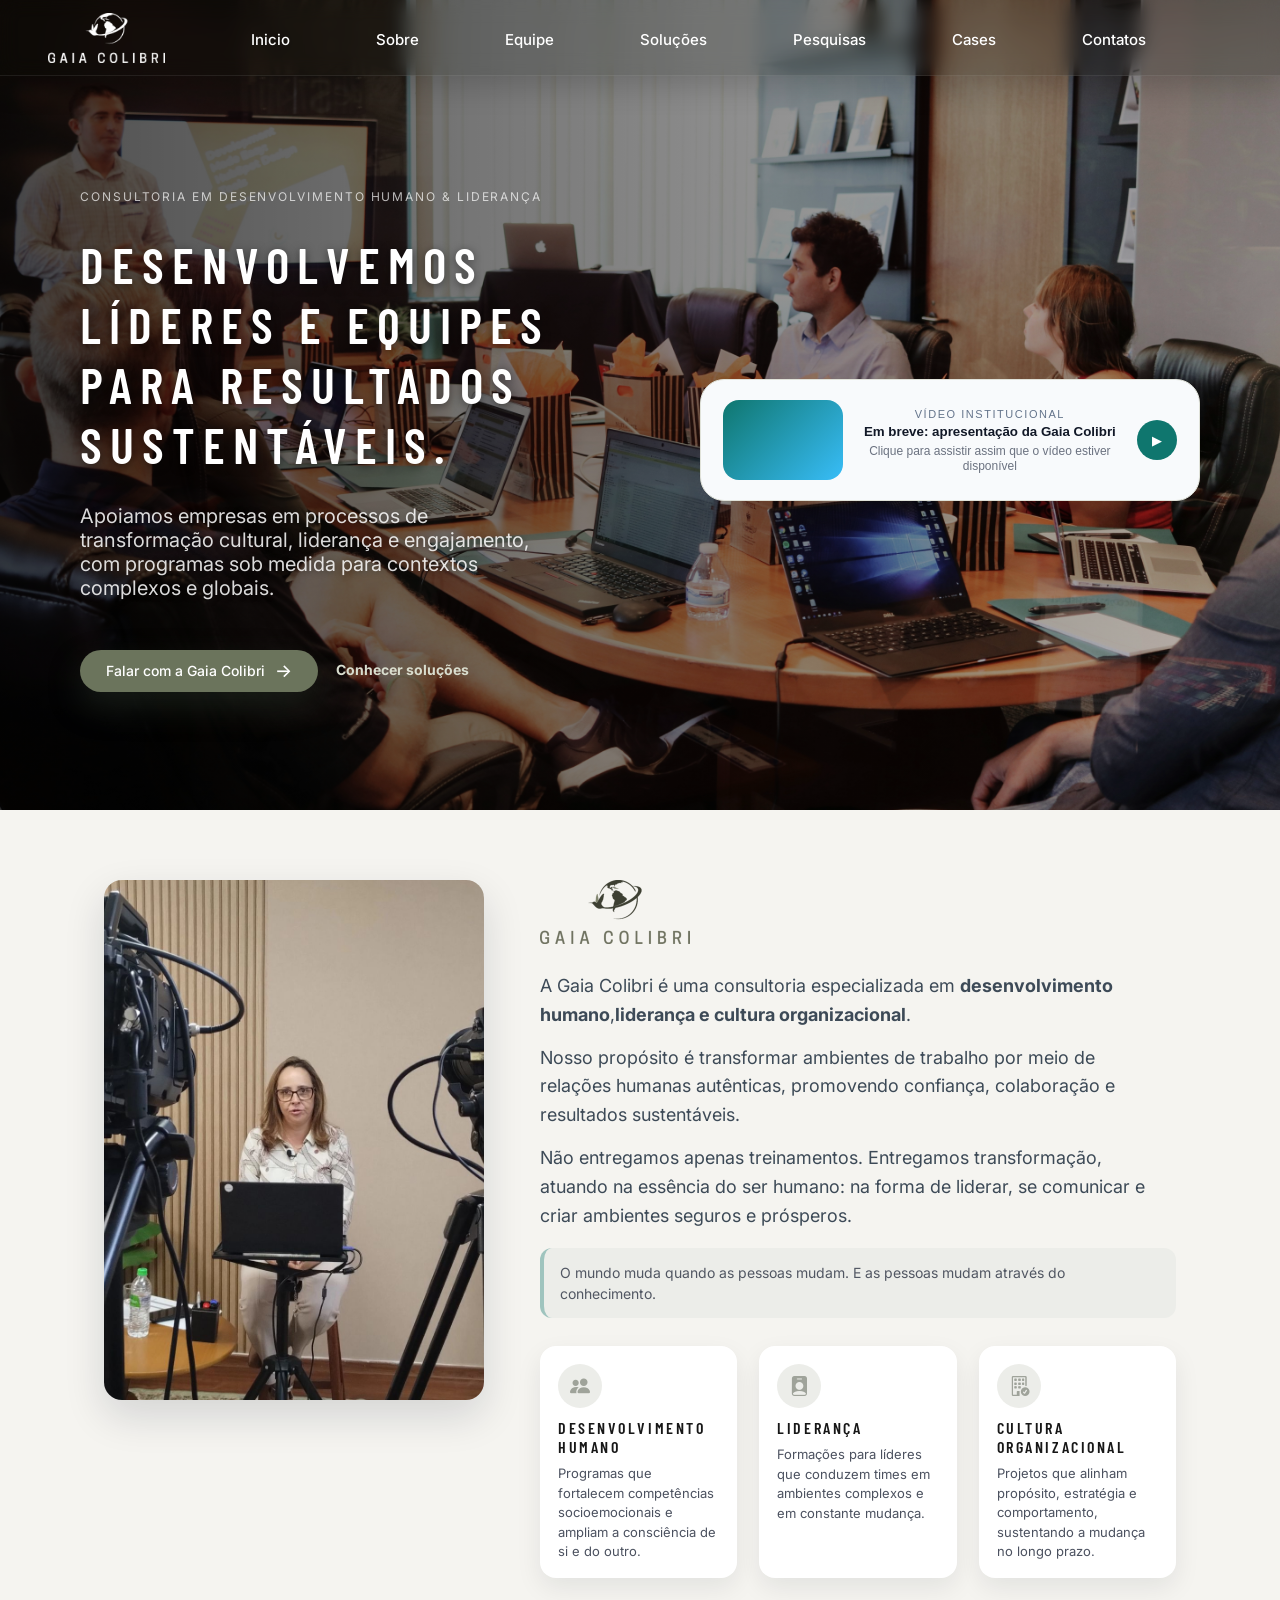
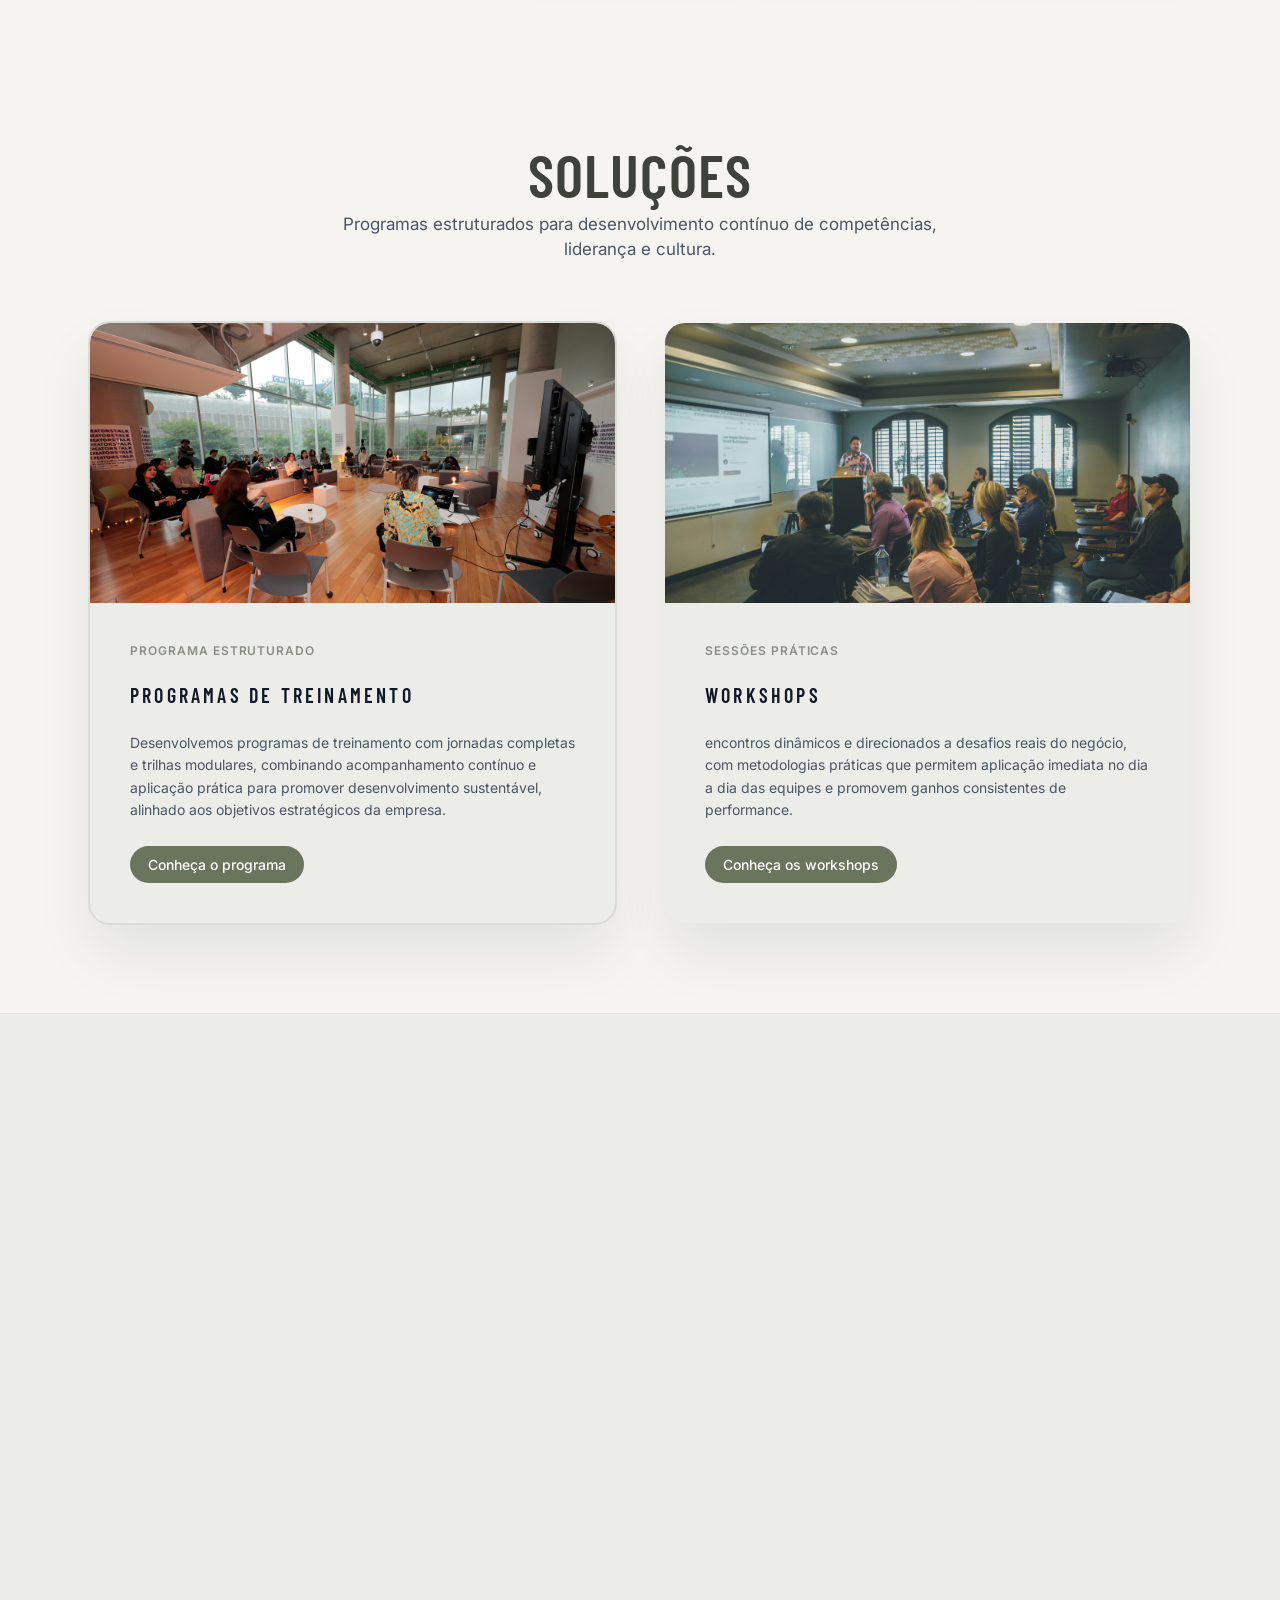
==== commit 75f446b4: "Criação telas secundárias" ====
--- a/Home/index.html
+++ b/Home/index.html
@@ -173,7 +173,7 @@
                     alinhado aos objetivos estratégicos da empresa.
                  </p>
 
-                 <a href="#contact" class="solution-button">Conheça o programa</a>
+                 <a href="programas-treinamento.html" class="solution-button">Conheça o programa</a>
                 </div>
             </article>
 
@@ -191,7 +191,7 @@
                     promovem ganhos consistentes de performance.
                 </p>
 
-                 <a href="#contact" class="solution-button">Conheça os workshops</a>
+                 <a href="workshops.html" class="solution-button">Conheça os workshops</a>
                 </div>
             </article>
 
@@ -343,27 +343,120 @@
                 </ul>
             
 
-                <!-- COLUNA DIREITA -->
-                <form class="contact-form">
-                    <div class="form-row">
-                        <input type="text" name="nome" placeholder="Nome da empresa" required>
-                    </div>
-
-                    <div class="form-row">
-                        <input type="email" name="email" placeholder="E-mail corporativo" required>
-                    </div>
-
-                    <div class="form-row">
-                        <input type="text" name="cargo" placeholder="Seu cargo">
-                    </div>
-
-                    <div class="form-row">
-                        <textarea name="mensagem" rows="4" placeholder="Conte brevemente o contexto e os desafios atuais"></textarea>
-                    </div>
-
-                    <button type="submit" class="btn-primary">Enviar mensagem</button>
-                </form>
-            </div>
+                <form class="contact-form" method="post" action="/contato">
+                        <!-- Identificação básica -->
+                        <div class="form-row-inline">
+                            <div class="form-field">
+                                <label for="company">Nome da empresa*</label>
+                                <input type="text" id="company" name="company" placeholder="Ex.: Gaia Colibri Consultoria" required>
+                            </div>
+
+                            <div class="form-field">
+                                <label for="name">Seu nome*</label>
+                                <input type="text" id="name" name="name" placeholder="Nome completo" required>
+                            </div>
+                        </div>
+
+                        <div class="form-row-inline">
+                            <div class="form-field">
+                                <label for="email">E-mail corporativo*</label>
+                                <input type="email" id="email" name="email" placeholder="voce@suaempresa.com" required>
+                            </div>
+
+                            <div class="form-field">
+                                <label for="role">Seu cargo</label>
+                                <input type="text" id="role" name="role" placeholder="Ex.: Diretora de RH, CEO, Coordenador de Projetos">
+                            </div>
+                        </div>
+
+                        <!-- Contexto da demanda -->
+                        <div class="form-row">
+                            <label for="interest">Qual é o foco principal da sua demanda?*</label>
+                            <select id="interest" name="interest" required>
+                            <option value="" disabled selected>Selecione uma opção</option>
+                            <option value="diagnostico">Diagnóstico organizacional</option>
+                            <option value="estrategia">Planejamento estratégico</option>
+                            <option value="lideranca">Desenvolvimento de lideranças</option>
+                            <option value="clima">Cultura e clima organizacional</option>
+                            <option value="projetos">Gestão de projetos / PMO</option>
+                            <option value="outra">Outra necessidade de consultoria</option>
+                            </select>
+                        </div>
+
+                        <div class="form-row-inline">
+                            <div class="form-field">
+                            <label for="company-size">Tamanho da empresa</label>
+                            <select id="company-size" name="company_size">
+                                <option value="" selected>Selecione</option>
+                                <option value="1-20">1 a 20 pessoas</option>
+                                <option value="21-50">21 a 50 pessoas</option>
+                                <option value="51-200">51 a 200 pessoas</option>
+                                <option value="201-500">201 a 500 pessoas</option>
+                                <option value="500+">Acima de 500 pessoas</option>
+                            </select>
+                            </div>
+
+                            <div class="form-field">
+                            <label for="urgency">Em qual horizonte de tempo você pretende avançar?*</label>
+                            <select id="urgency" name="urgency" required>
+                                <option value="" disabled selected>Selecione</option>
+                                <option value="30">Nos próximos 30 dias</option>
+                                <option value="60-90">Em 60 a 90 dias</option>
+                                <option value="90+">Ainda em fase de avaliação</option>
+                            </select>
+                            </div>
+                        </div>
+
+                        <!-- Descrição -->
+                        <div class="form-row">
+                            <label for="message">Conte brevemente o contexto e os desafios atuais*</label>
+                            <textarea id="message" name="message" rows="4" required
+                            placeholder="Conte-nos sobre o momento da organização, os desafios prioritários e o resultado que você busca com a consultoria."></textarea>
+                        </div>
+
+                        <!-- Consentimento e alinhamento -->
+                        <div class="form-row">
+                            <label for="preferred-contact">Como prefere ser contatado(a)?</label>
+                            <select id="preferred-contact" name="preferred_contact">
+                            <option value="" selected>Selecione (opcional)</option>
+                            <option value="email">E-mail</option>
+                            <option value="phone">Ligação</option>
+                            <option value="whatsapp">WhatsApp</option>
+                            <option value="video">Videoconferência</option>
+                            </select>
+                        </div>
+
+                        <div class="form-row-inline">
+                            <div class="form-field">
+                            <label for="phone">Telefone / WhatsApp (opcional)</label>
+                            <input type="tel" id="phone" name="phone" placeholder="(11) 99999-9999">
+                            </div>
+
+                            <div class="form-field">
+                            <label for="best-time">Melhor horário para contato (opcional)</label>
+                            <input type="text" id="best-time" name="best_time" placeholder="Ex.: dias úteis, 9h às 12h">
+                            </div>
+                        </div>
+
+                        <!-- LGPD -->
+                        <div class="form-row form-row-consent">
+                            <label class="checkbox-container">
+                            <input type="checkbox" name="lgpd_consent" required>
+                            <span class="checkbox-label">
+                                Li e concordo em compartilhar meus dados para que a Gaia Colibri entre em contato sobre esta solicitação.
+                            </span>
+                            </label>
+                            <small class="privacy-note">
+                            Seus dados serão utilizados apenas para responder à sua mensagem e não serão compartilhados com terceiros, em conformidade com a LGPD.
+                            </small>
+                        </div>
+
+                        <button type="submit" class="btn-primary">Agendar conversa</button>
+
+                        <p class="form-footnote">
+                            Após o envio, retornaremos em até 2 dias úteis para sugerir datas e formatos para a primeira conversa.
+                        </p>
+            </form>
         </div>
     </section>
                 <script>
--- a/Home/style.css
+++ b/Home/style.css
@@ -295,7 +295,7 @@
 .hero-cta-link {
   font-size: 14px;
   font-weight: 500;
-  color: var(--primaria);
+  color: var(--primaria-claro);
   text-decoration: none;
   position: relative;
   padding-bottom: 2px;
@@ -1110,6 +1110,126 @@
   }
 }
 
+/* Layout de campos em linha */
+.form-row-inline {
+  display: grid;
+  grid-template-columns: repeat(2, minmax(0, 1fr));
+  gap: 14px;
+  margin-bottom: 14px;
+}
+
+.form-field {
+  display: flex;
+  flex-direction: column;
+  gap: 6px;
+}
+
+.contact-form label {
+  font-size: 13px;
+  font-weight: 500;
+  color: #374151;
+}
+
+.contact-form small,
+.form-footnote,
+.privacy-note {
+  font-size: 11px;
+  color: #6b7280;
+}
+
+/* Ajuste dos inputs para combinar com labels */
+.contact-form input,
+.contact-form textarea,
+.contact-form select {
+  width: 100%;
+  border-radius: 999px;
+  border: 1px solid #e5e7eb;
+  padding: 12px 16px;     /* mesma medida para todos */
+  font-family: inherit;
+  font-size: 14px;
+  line-height: 1.4;       /* igual em todos */
+  outline: none;
+  background-color: #f9fafb;
+  transition:
+    border-color 0.3s ease,
+    box-shadow 0.3s ease,
+    transform 0.2s ease,
+    background-color 0.2s ease;
+}
+
+.contact-form textarea {
+  border-radius: 16px;
+  resize: vertical;
+}
+
+/* Select com setinha nativa suavizada */
+.contact-form select {
+  appearance: none;
+  -webkit-appearance: none;
+  -moz-appearance: none;
+  background-image: linear-gradient(45deg, transparent 50%, #6b745c 50%),
+                    linear-gradient(135deg, #6b745c 50%, transparent 50%);
+  background-position: calc(100% - 16px) calc(50% - 3px),
+                       calc(100% - 11px) calc(50% - 3px);
+  background-size: 5px 5px,
+                   5px 5px;
+  background-repeat: no-repeat;
+}
+
+/* Hover / focus */
+.contact-form input:hover,
+.contact-form textarea:hover,
+.contact-form select:hover {
+  border-color: #0f766e;
+  background-color: #ffffff;
+}
+
+.contact-form input:focus,
+.contact-form textarea:focus,
+.contact-form select:focus {
+  border-color: #0f766e;
+  box-shadow: 0 0 0 3px rgba(15, 118, 110, 0.15);
+  transform: translateY(-1px);
+}
+
+/* Checkbox LGPD */
+.form-row-consent {
+  margin-top: 10px;
+  margin-bottom: 12px;
+}
+
+.checkbox-container {
+  display: flex;
+  align-items: flex-start;
+  gap: 8px;
+  cursor: pointer;
+  font-size: 12px;
+  color: #374151;
+}
+
+.checkbox-container input[type="checkbox"] {
+  width: 16px;
+  height: 16px;
+  margin-top: 2px;
+}
+
+.checkbox-label {
+  line-height: 1.5;
+}
+
+/* Rodapé do formulário */
+.form-footnote {
+  margin-top: 10px;
+}
+
+/* Responsivo */
+@media (max-width: 900px) {
+  .form-row-inline {
+    grid-template-columns: 1fr;
+  }
+}
+
+
 
 /* CLIENTES */
 
@@ -1425,4 +1545,8 @@
 .clients-track .client-logo:nth-child(8) { animation-delay: -9.1s; }
 .clients-track .client-logo:nth-child(9) { animation-delay: -10.4s; }
 
+
+
+
+
 /* FIM DO CSS HOME */
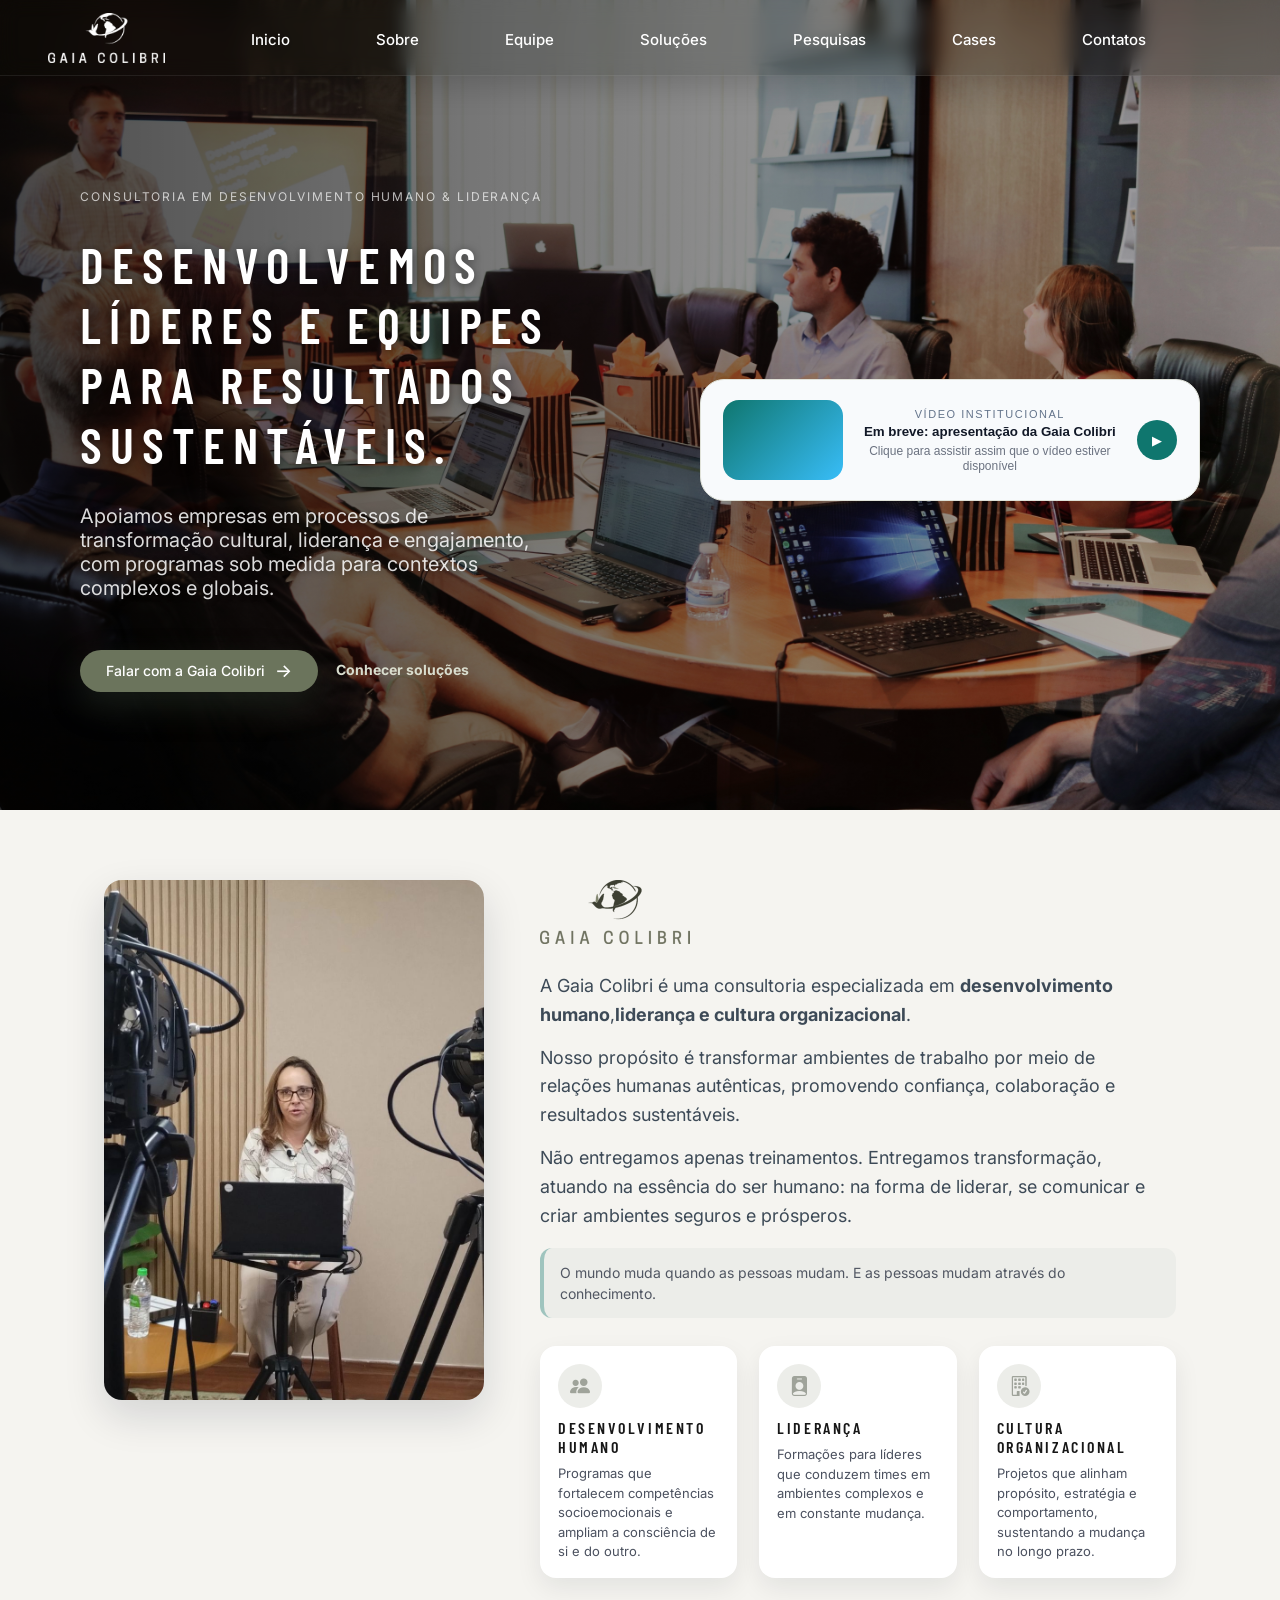
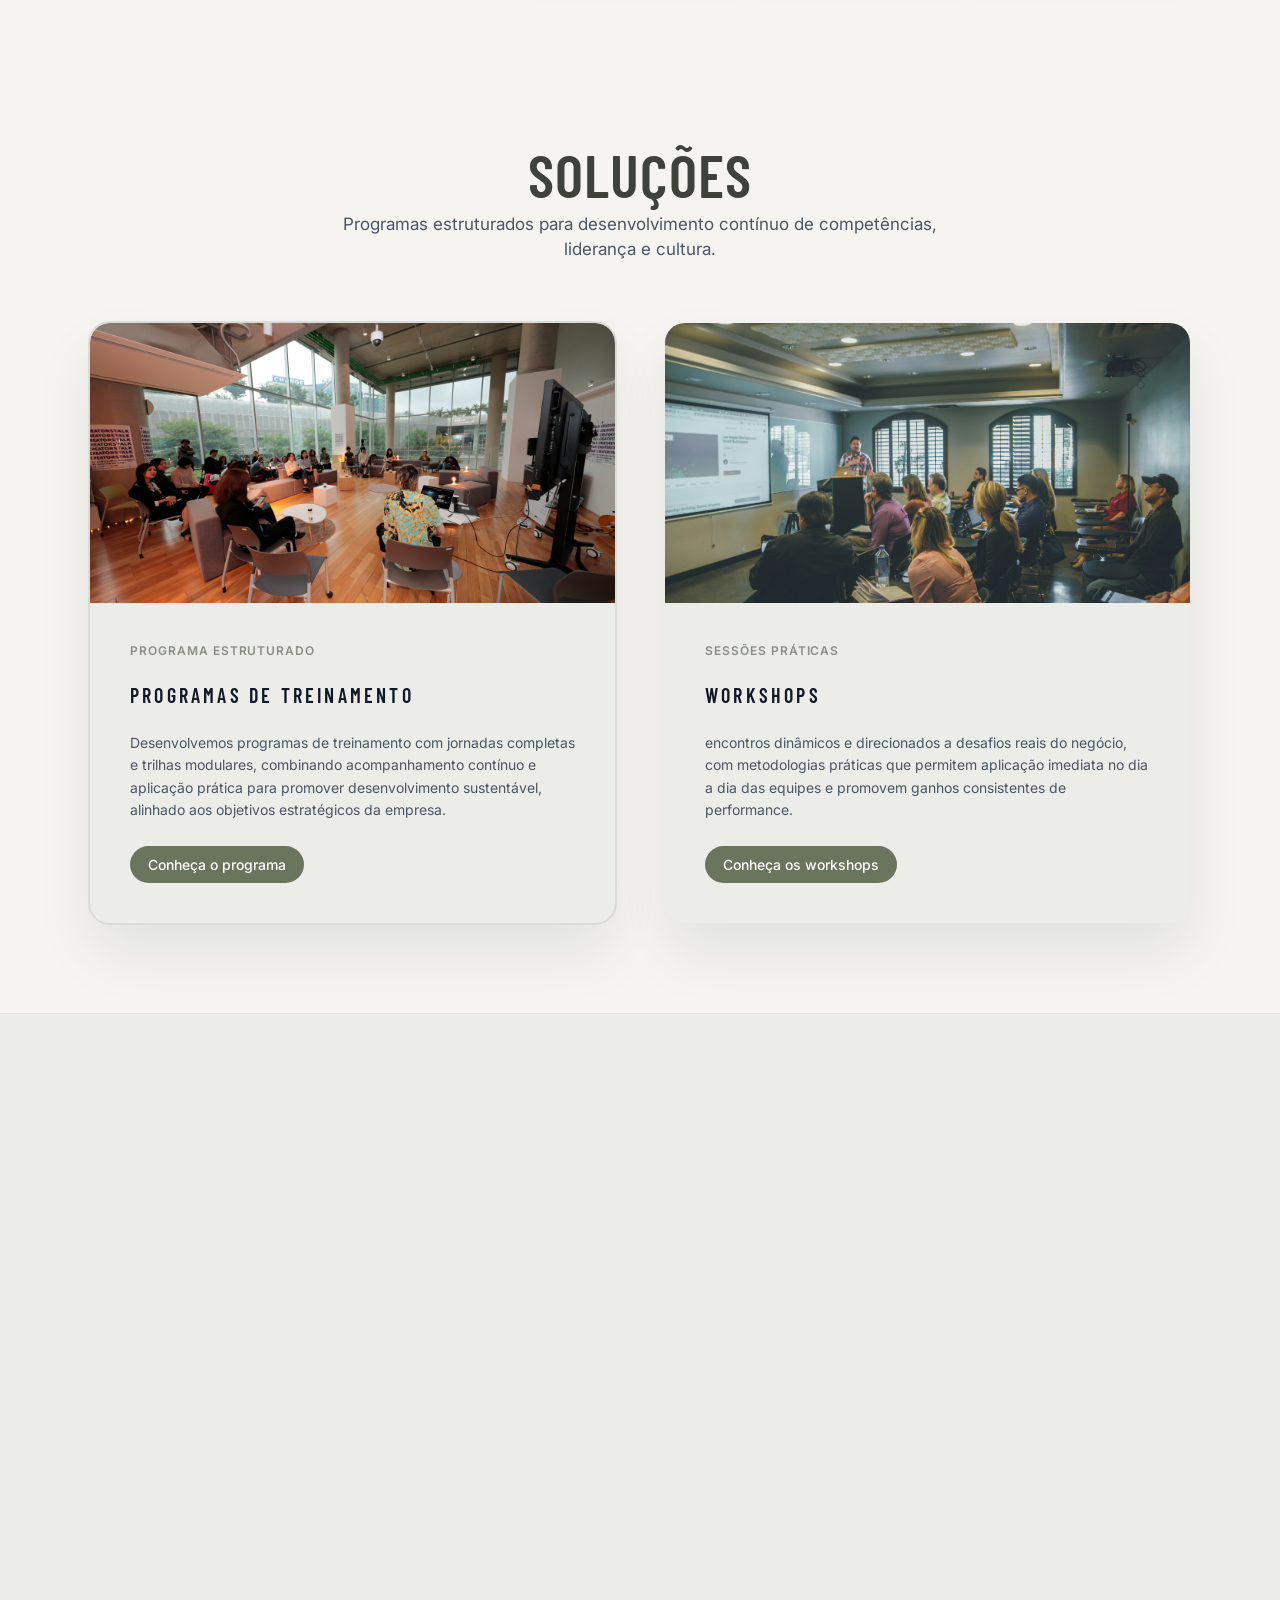
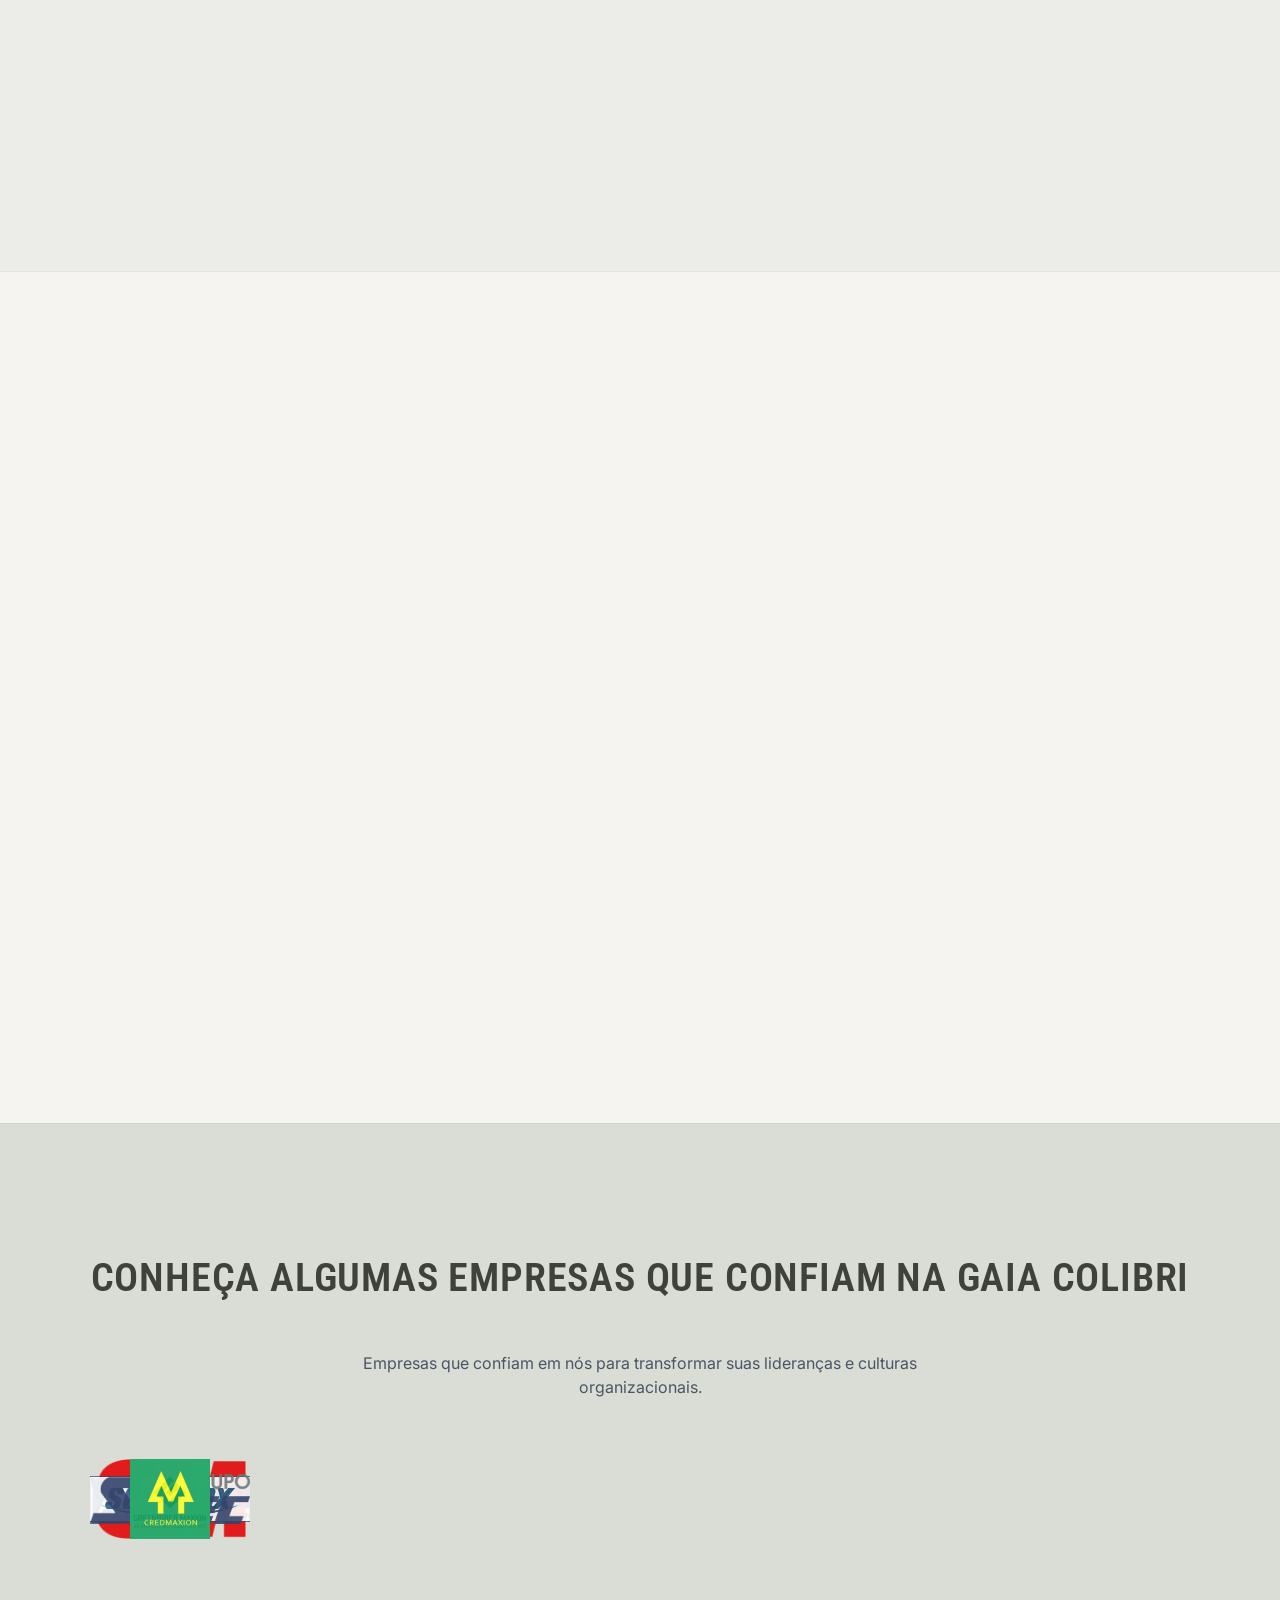
==== commit 36122e7f: "formulario completo" ====
--- a/Home/index.html
+++ b/Home/index.html
@@ -308,157 +308,205 @@
     
           
     <section id="contact" class="section section-contact">
-        <div class="section-inner">
-            <!-- COLUNA ESQUERDA -->
-            <div class="match-conversation">  
-                <h2>Agende uma conversa!</h2>
-
-                <p class="section-subtitle">
-                    Conte-nos sobre os desafios da sua organização. Vamos construir juntos uma solução sob medida.
-                </p>
-            </div>  
-            
-            <div class="contact-layout">
-
-                <ul class="contact-info">
-                        <li>
-                            <a href="mailto:contato@gaiacolibri.com" class="contact-item">
-                                <span class="contact-icon">✉</span>
-                                <div class="contact-text">
-                                <strong>E-mail</strong>
-                                <span>contato@gaiacolibri.com</span>
-                                </div>
-                            </a>
-                        </li>
-
-                        <li>
-                            <a href="https://www.linkedin.com/..." target="_blank" class="contact-item">
-                                <span class="contact-icon">in</span>
-                                <div class="contact-text">
-                                <strong>LinkedIn</strong>
-                                <span>Perfil Gaia Colibri</span>
-                                </div>
-                            </a>
-                        </li>
-                </ul>
-            
-
-                <form class="contact-form" method="post" action="/contato">
-                        <!-- Identificação básica -->
-                        <div class="form-row-inline">
-                            <div class="form-field">
-                                <label for="company">Nome da empresa*</label>
-                                <input type="text" id="company" name="company" placeholder="Ex.: Gaia Colibri Consultoria" required>
-                            </div>
-
-                            <div class="form-field">
-                                <label for="name">Seu nome*</label>
-                                <input type="text" id="name" name="name" placeholder="Nome completo" required>
-                            </div>
-                        </div>
-
-                        <div class="form-row-inline">
-                            <div class="form-field">
-                                <label for="email">E-mail corporativo*</label>
-                                <input type="email" id="email" name="email" placeholder="voce@suaempresa.com" required>
-                            </div>
-
-                            <div class="form-field">
-                                <label for="role">Seu cargo</label>
-                                <input type="text" id="role" name="role" placeholder="Ex.: Diretora de RH, CEO, Coordenador de Projetos">
-                            </div>
-                        </div>
-
-                        <!-- Contexto da demanda -->
-                        <div class="form-row">
-                            <label for="interest">Qual é o foco principal da sua demanda?*</label>
-                            <select id="interest" name="interest" required>
-                            <option value="" disabled selected>Selecione uma opção</option>
-                            <option value="diagnostico">Diagnóstico organizacional</option>
-                            <option value="estrategia">Planejamento estratégico</option>
-                            <option value="lideranca">Desenvolvimento de lideranças</option>
-                            <option value="clima">Cultura e clima organizacional</option>
-                            <option value="projetos">Gestão de projetos / PMO</option>
-                            <option value="outra">Outra necessidade de consultoria</option>
-                            </select>
-                        </div>
-
-                        <div class="form-row-inline">
-                            <div class="form-field">
-                            <label for="company-size">Tamanho da empresa</label>
-                            <select id="company-size" name="company_size">
-                                <option value="" selected>Selecione</option>
-                                <option value="1-20">1 a 20 pessoas</option>
-                                <option value="21-50">21 a 50 pessoas</option>
-                                <option value="51-200">51 a 200 pessoas</option>
-                                <option value="201-500">201 a 500 pessoas</option>
-                                <option value="500+">Acima de 500 pessoas</option>
-                            </select>
-                            </div>
-
-                            <div class="form-field">
-                            <label for="urgency">Em qual horizonte de tempo você pretende avançar?*</label>
-                            <select id="urgency" name="urgency" required>
-                                <option value="" disabled selected>Selecione</option>
-                                <option value="30">Nos próximos 30 dias</option>
-                                <option value="60-90">Em 60 a 90 dias</option>
-                                <option value="90+">Ainda em fase de avaliação</option>
-                            </select>
-                            </div>
-                        </div>
-
-                        <!-- Descrição -->
-                        <div class="form-row">
-                            <label for="message">Conte brevemente o contexto e os desafios atuais*</label>
-                            <textarea id="message" name="message" rows="4" required
-                            placeholder="Conte-nos sobre o momento da organização, os desafios prioritários e o resultado que você busca com a consultoria."></textarea>
-                        </div>
-
-                        <!-- Consentimento e alinhamento -->
-                        <div class="form-row">
-                            <label for="preferred-contact">Como prefere ser contatado(a)?</label>
-                            <select id="preferred-contact" name="preferred_contact">
-                            <option value="" selected>Selecione (opcional)</option>
-                            <option value="email">E-mail</option>
-                            <option value="phone">Ligação</option>
-                            <option value="whatsapp">WhatsApp</option>
-                            <option value="video">Videoconferência</option>
-                            </select>
-                        </div>
-
-                        <div class="form-row-inline">
-                            <div class="form-field">
-                            <label for="phone">Telefone / WhatsApp (opcional)</label>
-                            <input type="tel" id="phone" name="phone" placeholder="(11) 99999-9999">
-                            </div>
-
-                            <div class="form-field">
-                            <label for="best-time">Melhor horário para contato (opcional)</label>
-                            <input type="text" id="best-time" name="best_time" placeholder="Ex.: dias úteis, 9h às 12h">
-                            </div>
-                        </div>
-
-                        <!-- LGPD -->
-                        <div class="form-row form-row-consent">
-                            <label class="checkbox-container">
-                            <input type="checkbox" name="lgpd_consent" required>
-                            <span class="checkbox-label">
-                                Li e concordo em compartilhar meus dados para que a Gaia Colibri entre em contato sobre esta solicitação.
-                            </span>
-                            </label>
-                            <small class="privacy-note">
-                            Seus dados serão utilizados apenas para responder à sua mensagem e não serão compartilhados com terceiros, em conformidade com a LGPD.
-                            </small>
-                        </div>
-
-                        <button type="submit" class="btn-primary">Agendar conversa</button>
-
-                        <p class="form-footnote">
-                            Após o envio, retornaremos em até 2 dias úteis para sugerir datas e formatos para a primeira conversa.
-                        </p>
-            </form>
-        </div>
-    </section>
+  <div class="section-inner">
+
+    <!-- CABEÇALHO -->
+    <div class="contact-head reveal">
+      <div class="eyebrow-tag">
+        <i class="bi bi-calendar2-check"></i>
+        Fale com a Gaia Colibri
+      </div>
+      <h2>Agende uma conversa</h2>
+      <p>Conte-nos sobre os desafios da sua organização. Vamos construir juntos uma solução sob medida.</p>
+    </div>
+
+    <!-- CARD -->
+    <div class="contact-card reveal">
+
+      <!-- SIDEBAR -->
+      <aside class="contact-sidebar">
+        <img src="./imagens/logo.png" alt="GaiaColibri" class="sidebar-logo">
+
+        <p class="sidebar-title">Entre em contato</p>
+        <p class="sidebar-desc">Escolha o canal de sua preferência ou preencha o formulário. Respondemos em até 2 dias úteis.</p>
+
+        <div class="sidebar-contacts">
+          <a href="mailto:contato@gaiacolibri.com" class="sidebar-contact-item">
+            <div class="sidebar-contact-icon">
+              <i class="bi bi-envelope-fill"></i>
+            </div>
+            <div class="sidebar-contact-text">
+              <strong>E-mail</strong>
+              <span>contato@gaiacolibri.com</span>
+            </div>
+          </a>
+
+          <a href="https://www.linkedin.com/company/gaiacolibri" target="_blank" class="sidebar-contact-item">
+            <div class="sidebar-contact-icon">
+              <i class="bi bi-linkedin"></i>
+            </div>
+            <div class="sidebar-contact-text">
+              <strong>LinkedIn</strong>
+              <span>Perfil Gaia Colibri</span>
+            </div>
+          </a>
+
+          <a href="https://wa.me/5511999999999" target="_blank" class="sidebar-contact-item">
+            <div class="sidebar-contact-icon">
+              <i class="bi bi-whatsapp"></i>
+            </div>
+            <div class="sidebar-contact-text">
+              <strong>WhatsApp</strong>
+              <span>Clique para conversar</span>
+            </div>
+          </a>
+        </div>
+
+        <div class="sidebar-promise">
+          <strong>Nosso compromisso</strong>
+          <p>Após o envio, retornaremos em até 2 dias úteis com uma proposta de agenda para a primeira conversa.</p>
+        </div>
+      </aside>
+
+      <!-- FORMULÁRIO -->
+      <div class="contact-form-wrap">
+        <form method="post" action="/contato">
+
+          <!-- 1. Identificação -->
+          <div class="form-section-label">Identificação</div>
+
+          <div class="form-row-inline">
+            <div class="form-field">
+              <label for="company">Nome da empresa <span style="color:var(--primaria)">*</span></label>
+              <input type="text" id="company" name="company"
+                     placeholder="Ex.: Gaia Colibri Consultoria" required>
+            </div>
+            <div class="form-field">
+              <label for="name">Seu nome <span style="color:var(--primaria)">*</span></label>
+              <input type="text" id="name" name="name"
+                     placeholder="Nome completo" required>
+            </div>
+          </div>
+
+          <div class="form-row-inline">
+            <div class="form-field">
+              <label for="email">E-mail corporativo <span style="color:var(--primaria)">*</span></label>
+              <input type="email" id="email" name="email"
+                     placeholder="voce@suaempresa.com" required>
+            </div>
+            <div class="form-field">
+              <label for="role">Seu cargo</label>
+              <input type="text" id="role" name="role"
+                     placeholder="Ex.: Diretora de RH, CEO">
+            </div>
+          </div>
+
+          <!-- 2. Demanda -->
+          <div class="form-section-label">Contexto da demanda</div>
+
+          <div class="form-row">
+            <div class="form-field">
+              <label for="interest">Foco principal da demanda <span style="color:var(--primaria)">*</span></label>
+              <select id="interest" name="interest" required>
+                <option value="" disabled selected>Selecione uma opção</option>
+                <option value="diagnostico">Diagnóstico organizacional</option>
+                <option value="estrategia">Planejamento estratégico</option>
+                <option value="lideranca">Desenvolvimento de lideranças</option>
+                <option value="clima">Cultura e clima organizacional</option>
+                <option value="projetos">Gestão de projetos / PMO</option>
+                <option value="outra">Outra necessidade de consultoria</option>
+              </select>
+            </div>
+          </div>
+
+          <div class="form-row-inline">
+            <div class="form-field">
+              <label for="company-size">Tamanho da empresa</label>
+              <select id="company-size" name="company_size">
+                <option value="" selected>Selecione</option>
+                <option value="1-20">1 a 20 pessoas</option>
+                <option value="21-50">21 a 50 pessoas</option>
+                <option value="51-200">51 a 200 pessoas</option>
+                <option value="201-500">201 a 500 pessoas</option>
+                <option value="500+">Acima de 500 pessoas</option>
+              </select>
+            </div>
+            <div class="form-field">
+              <label for="urgency">Horizonte de tempo <span style="color:var(--primaria)">*</span></label>
+              <select id="urgency" name="urgency" required>
+                <option value="" disabled selected>Selecione</option>
+                <option value="30">Nos próximos 30 dias</option>
+                <option value="60-90">Em 60 a 90 dias</option>
+                <option value="90+">Ainda em fase de avaliação</option>
+              </select>
+            </div>
+          </div>
+
+          <div class="form-row">
+            <div class="form-field">
+              <label for="message">Contexto e desafios atuais <span style="color:var(--primaria)">*</span></label>
+              <textarea id="message" name="message" rows="4" required
+                placeholder="Conte-nos sobre o momento da organização, os desafios prioritários e o resultado que você busca."></textarea>
+            </div>
+          </div>
+
+          <!-- 3. Contato -->
+          <div class="form-section-label">Preferências de contato</div>
+
+          <div class="form-row-inline">
+            <div class="form-field">
+              <label for="preferred-contact">Como prefere ser contatado(a)?</label>
+              <select id="preferred-contact" name="preferred_contact">
+                <option value="" selected>Selecione (opcional)</option>
+                <option value="email">E-mail</option>
+                <option value="phone">Ligação</option>
+                <option value="whatsapp">WhatsApp</option>
+                <option value="video">Videoconferência</option>
+              </select>
+            </div>
+            <div class="form-field">
+              <label for="best-time">Melhor horário para contato</label>
+              <input type="text" id="best-time" name="best_time"
+                     placeholder="Ex.: dias úteis, 9h às 12h">
+            </div>
+          </div>
+
+          <div class="form-row">
+            <div class="form-field">
+              <label for="phone">Telefone / WhatsApp</label>
+              <input type="tel" id="phone" name="phone"
+                     placeholder="(11) 99999-9999">
+            </div>
+          </div>
+
+          <!-- LGPD -->
+          <div class="lgpd-block">
+            <label class="checkbox-container">
+              <input type="checkbox" name="lgpd_consent" required>
+              <span class="checkbox-label">
+                Li e concordo em compartilhar meus dados para que a Gaia Colibri entre em contato sobre esta solicitação.
+              </span>
+            </label>
+            <span class="privacy-note">
+              Seus dados serão utilizados apenas para responder à sua mensagem e não serão compartilhados com terceiros, em conformidade com a LGPD.
+            </span>
+          </div>
+
+          <!-- BOTÃO -->
+          <button type="submit" class="btn-submit">
+            <span>Agendar conversa</span>
+            <span class="btn-submit-arrow">→</span>
+          </button>
+
+          <p class="form-footnote">
+            Após o envio, retornaremos em até 2 dias úteis para sugerir datas e formatos.
+          </p>
+
+        </form>
+      </div><!-- /contact-form-wrap -->
+    </div><!-- /contact-card -->
+  </div><!-- /section-inner -->
+</section>
                 <script>
                     const reveals = document.querySelectorAll(".reveal");
 
--- a/Home/style.css
+++ b/Home/style.css
@@ -978,139 +978,239 @@
 
 
 
-/* CONTATO */
-
-.contact-info {
+/* ── CONTACT REDESIGN ───────────────────────────────────────────── */
+
+.section-contact {
+  background: var(--bg-page);
+  padding: 100px 40px;
+  position: relative;
+  overflow: hidden;
+}
+
+/* faixa decorativa de fundo */
+.section-contact::before {
+  content: '';
+  position: absolute;
+  top: 0; left: 0; right: 0;
+  height: 340px;
+  background: var(--primaria-escuro);
+  z-index: 0;
+}
+
+.section-contact .section-inner {
+  display: block;
+  position: relative;
+  z-index: 1;
+}
+
+/* ── CABEÇALHO ─────────────────────────────────────────── */
+.contact-head {
+  text-align: center;
+  padding-bottom: 100px;
+  
+}
+
+.contact-head .eyebrow-tag {
+  display: inline-flex;
+  align-items: center;
+  gap: 8px;
+  background: rgba(255,255,255,.1);
+  border: 1px solid rgba(255,255,255,.2);
+  color: var(--primaria-claro);
+  font-family: "Barlow Condensed", sans-serif;
+  font-size: 12px;
+  font-weight: 600;
+  letter-spacing: .14em;
+  text-transform: uppercase;
+  padding: 6px 60px;
+  border-radius: 999px;
+  margin-bottom: 18px;
+}
+
+.contact-head h2 {
+  color: #ffffff;
+  font-size: clamp(2.4rem, 5vw, 4rem);
+  letter-spacing: .04em;
+  margin-bottom: 20px;
+
+}
+
+.contact-head p {
+  color: rgba(255,255,255,.65);
+  font-size: 16px;
+  line-height: 1.6;
+  max-width: 1020px;
+  margin: 0 auto;
+}
+
+/* ── CARD PRINCIPAL ────────────────────────────────────── */
+.contact-card {
+  background: #ffffff;
+  border-radius: 28px;
+  box-shadow: 0 32px 80px rgba(15,23,42,.12);
+  overflow: hidden;
+  display: grid;
+  grid-template-columns: 300px 1fr;
+}
+
+/* ── SIDEBAR ESQUERDA ──────────────────────────────────── */
+.contact-sidebar {
+  background: var(--primaria-escuro);
+  padding: 40px 32px;
   display: flex;
   flex-direction: column;
+  gap: 0;
+  position: relative;
+  overflow: hidden;
+}
+
+/* detalhe decorativo */
+.contact-sidebar::after {
+  content: '';
+  position: absolute;
+  bottom: -80px;
+  right: -80px;
+  width: 220px;
+  height: 220px;
+  border-radius: 50%;
+  background: rgba(255,255,255,.04);
+}
+
+.sidebar-logo {
+  height: 94px;
+  width: auto;
+  margin-bottom: 52px;
+  filter: brightness(10);
+}
+
+.sidebar-title {
+  font-family: "Barlow Condensed", sans-serif;
+  font-size: 1.4rem;
+  font-weight: 600;
+  letter-spacing: .1em;
+  text-transform: uppercase;
+  color: #fff;
+  margin-bottom: 8px;
+}
+
+.sidebar-desc {
+  font-size: 13px;
+  line-height: 1.65;
+  color: rgba(255,255,255,.55);
+  margin-bottom: 36px;
+}
+
+/* itens de contato */
+.sidebar-contacts {
+  display: flex;
+  flex-direction: column;
+  gap: 14px;
+  margin-bottom: auto;
+}
+
+.sidebar-contact-item {
+  display: flex;
+  align-items: center;
   gap: 12px;
-  margin-top: 35px;
-}
-
-.contact-info li {
-  list-style: none;
-}
-
-.contact-item {
-  display: flex;
-  width: fit-content;
-  align-items: center;
-  gap: 15px;
-  padding: 14px 16px;
-  background: #f3f5f2;
+  text-decoration: none;
+  padding: 12px 14px;
   border-radius: 14px;
-  text-decoration: none;
-  color: #111827;
-  transition: all .25s ease;
-}
-
-.contact-item:hover {
-  background: #e8ece7;
-  transform: translateY(-2px);
-}
-
-.contact-item::before {
-  display: none;
-}
-
-.contact-icon {
-  width: 50px;
-  height: 50px;
-  border-radius: 50%;
-  background: #6B745C;
-  color: #ffffff;
+  background: rgba(255,255,255,.06);
+  border: 1px solid rgba(255,255,255,.08);
+  transition: background .25s, transform .2s;
+}
+
+.sidebar-contact-item:hover {
+  background: rgba(255,255,255,.1);
+  transform: translateX(4px);
+}
+
+.sidebar-contact-icon {
+  width: 36px;
+  height: 36px;
+  border-radius: 10px;
+  background: rgba(255,255,255,.1);
   display: flex;
   align-items: center;
   justify-content: center;
+  font-size: 16px;
+  color: var(--primaria-claro);
+  flex-shrink: 0;
+}
+
+.sidebar-contact-text strong {
+  display: block;
+  font-size: 12px;
   font-weight: 600;
-  font-size: 22px;
-}
-
-.contact-text strong {
+  color: rgba(255,255,255,.85);
+  letter-spacing: .04em;
+}
+
+.sidebar-contact-text span {
+  font-size: 12px;
+  color: rgba(255,255,255,.45);
+}
+
+/* compromisso */
+.sidebar-promise {
+  margin-top: 32px;
+  padding: 16px;
+  border-radius: 14px;
+  background: rgba(255,255,255,.05);
+  border-left: 3px solid var(--primaria);
+}
+
+.sidebar-promise p {
+  font-size: 12px;
+  line-height: 1.6;
+  color: rgba(255,255,255,.5);
+  font-style: italic;
+}
+
+.sidebar-promise strong {
   display: block;
-  font-size: 14px;
-}
-
-.contact-text span {
-  font-size: 13px;
-  color: #6b7280;
-}
-
-.contact-form {
-background: #ffffff;
-padding: 24px 24px 26px;
-border-radius: 20px;
-box-shadow: 0 18px 45px rgba(15, 23, 42, 0.06);
-transition: 
-  transform 0.4s cubic-bezier(.22,1,.36,1),
-  box-shadow 0.4s ease;
-}
-
-.contact-form:hover {
-  transform: translateY(-6px);
-  box-shadow: 0 28px 70px rgba(15, 23, 42, 0.12);
-}
-
+  font-size: 12px;
+  color: var(--primaria-claro);
+  margin-bottom: 4px;
+  font-style: normal;
+}
+
+/* ── FORMULÁRIO ────────────────────────────────────────── */
+.contact-form-wrap {
+  padding: 40px 44px;
+  overflow-y: auto;
+}
+
+/* separador de etapas */
+.form-section-label {
+  display: flex;
+  align-items: center;
+  gap: 10px;
+  font-family: "Barlow Condensed", sans-serif;
+  font-size: 11px;
+  font-weight: 700;
+  letter-spacing: .14em;
+  text-transform: uppercase;
+  color: var(--primaria);
+  margin: 20px 0 14px;
+}
+
+.form-section-label:first-child {
+  margin-top: 0;
+}
+
+.form-section-label::after {
+  content: '';
+  flex: 1;
+  height: 1px;
+  background: var(--borda-suave);
+}
+
+/* linhas do form */
 .form-row {
-margin-bottom: 14px;
-}
-
-.contact-form input,
-.contact-form textarea {
-width: 100%;
-border-radius: 999px;
-border: 1px solid #e5e7eb;
-padding: 10px 14px;
-font-family: inherit;
-font-size: 14px;
-outline: none;
-transition: 
-  border-color 0.3s ease,
-  box-shadow 0.3s ease,
-  transform 0.2s ease;
-}
-
-.contact-form input:hover,
-.contact-form textarea:hover {
-  border-color: #0f766e;
-}
-
-.contact-form textarea {
-border-radius: 16px;
-resize: vertical;
-}
-
-.contact-form input:focus,
-.contact-form textarea:focus {
-border-color: #0f766e;
-box-shadow: 0 0 0 3px rgba(15, 118, 110, 0.15);
-transform: translateY(-1px);
-}
-
-.section-contact .section-inner {
-  display: block;
-}
-
-.match-conversation {
-  max-width: 1200px;
-  margin: 0 auto 70px auto;
-  padding: 0 20px;
-}
-
-.contact-layout {
-  display: grid;
-  grid-template-columns: 1fr 1fr;
-  gap: 40px;
-  align-items: start;
-}
-
-@media (max-width: 900px) {
-  .contact-layout {
-    grid-template-columns: 1fr;
-  }
-}
-
-/* Layout de campos em linha */
+  margin-bottom: 14px;
+}
+
 .form-row-inline {
   display: grid;
   grid-template-columns: repeat(2, minmax(0, 1fr));
@@ -1121,115 +1221,219 @@
 .form-field {
   display: flex;
   flex-direction: column;
-  gap: 6px;
-}
-
-.contact-form label {
-  font-size: 13px;
-  font-weight: 500;
-  color: #374151;
-}
-
-.contact-form small,
-.form-footnote,
-.privacy-note {
-  font-size: 11px;
-  color: #6b7280;
-}
-
-/* Ajuste dos inputs para combinar com labels */
-.contact-form input,
-.contact-form textarea,
-.contact-form select {
+  gap: 5px;
+}
+
+/* labels */
+.contact-form-wrap label:not(.checkbox-container) {
+  font-size: 12px;
+  font-weight: 600;
+  color: var(--texto-principal);
+  letter-spacing: .04em;
+}
+
+/* campos */
+.contact-form-wrap input,
+.contact-form-wrap textarea,
+.contact-form-wrap select {
   width: 100%;
-  border-radius: 999px;
-  border: 1px solid #e5e7eb;
-  padding: 12px 16px;     /* mesma medida para todos */
-  font-family: inherit;
+  font-family: "Inter", sans-serif;
   font-size: 14px;
-  line-height: 1.4;       /* igual em todos */
+  line-height: 1.4;
+  color: #111827;
+  background: var(--bg-page);
+  border: 1.5px solid var(--borda-suave);
+  border-radius: 12px;
+  padding: 11px 14px;
   outline: none;
-  background-color: #f9fafb;
   transition:
-    border-color 0.3s ease,
-    box-shadow 0.3s ease,
-    transform 0.2s ease,
-    background-color 0.2s ease;
-}
-
-.contact-form textarea {
-  border-radius: 16px;
+    border-color .25s ease,
+    background .25s ease,
+    box-shadow .25s ease,
+    transform .2s ease;
+}
+
+.contact-form-wrap input:hover,
+.contact-form-wrap textarea:hover,
+.contact-form-wrap select:hover {
+  border-color: var(--primaria);
+  background: #ffffff;
+}
+
+.contact-form-wrap input:focus,
+.contact-form-wrap textarea:focus,
+.contact-form-wrap select:focus {
+  border-color: var(--primaria);
+  background: #ffffff;
+  box-shadow: 0 0 0 3px rgba(107,116,92,.14);
+  transform: translateY(-1px);
+}
+
+.contact-form-wrap textarea {
   resize: vertical;
-}
-
-/* Select com setinha nativa suavizada */
-.contact-form select {
+  min-height: 110px;
+}
+
+/* select seta customizada */
+.contact-form-wrap select {
   appearance: none;
   -webkit-appearance: none;
-  -moz-appearance: none;
-  background-image: linear-gradient(45deg, transparent 50%, #6b745c 50%),
-                    linear-gradient(135deg, #6b745c 50%, transparent 50%);
-  background-position: calc(100% - 16px) calc(50% - 3px),
-                       calc(100% - 11px) calc(50% - 3px);
-  background-size: 5px 5px,
-                   5px 5px;
+  background-image:
+    linear-gradient(45deg, transparent 50%, var(--primaria) 50%),
+    linear-gradient(135deg, var(--primaria) 50%, transparent 50%);
+  background-position:
+    calc(100% - 16px) calc(50% - 2px),
+    calc(100% - 11px) calc(50% - 2px);
+  background-size: 5px 5px, 5px 5px;
   background-repeat: no-repeat;
-}
-
-/* Hover / focus */
-.contact-form input:hover,
-.contact-form textarea:hover,
-.contact-form select:hover {
-  border-color: #0f766e;
-  background-color: #ffffff;
-}
-
-.contact-form input:focus,
-.contact-form textarea:focus,
-.contact-form select:focus {
-  border-color: #0f766e;
-  box-shadow: 0 0 0 3px rgba(15, 118, 110, 0.15);
-  transform: translateY(-1px);
-}
-
-/* Checkbox LGPD */
-.form-row-consent {
-  margin-top: 10px;
-  margin-bottom: 12px;
+  background-color: var(--bg-page);
+  cursor: pointer;
+}
+
+/* placeholder */
+.contact-form-wrap input::placeholder,
+.contact-form-wrap textarea::placeholder {
+  color: #aab0ab;
+  font-size: 13px;
+}
+
+/* checkbox LGPD */
+.lgpd-block {
+  background: var(--bg-band);
+  border: 1px solid var(--borda-suave);
+  border-radius: 14px;
+  padding: 16px;
+  margin-bottom: 20px;
 }
 
 .checkbox-container {
   display: flex;
   align-items: flex-start;
-  gap: 8px;
+  gap: 10px;
   cursor: pointer;
-  font-size: 12px;
-  color: #374151;
 }
 
 .checkbox-container input[type="checkbox"] {
   width: 16px;
   height: 16px;
-  margin-top: 2px;
+  margin-top: 3px;
+  flex-shrink: 0;
+  accent-color: var(--primaria);
+  cursor: pointer;
+  /* redefinir para não herdar os estilos gerais de input */
+  background: unset;
+  border: unset;
+  box-shadow: unset;
+  padding: 0;
+  transform: none;
+  border-radius: 3px;
+}
+
+.checkbox-container input[type="checkbox"]:hover,
+.checkbox-container input[type="checkbox"]:focus {
+  transform: none;
+  box-shadow: none;
+  background: unset;
 }
 
 .checkbox-label {
+  font-size: 12px;
+  line-height: 1.55;
+  color: var(--texto-principal);
+}
+
+.privacy-note {
+  font-size: 11px;
+  color: #9ca3af;
+  margin-top: 8px;
+  display: block;
   line-height: 1.5;
 }
 
-/* Rodapé do formulário */
+/* botão submit */
+.btn-submit {
+  width: 100%;
+  padding: 14px 24px;
+  border-radius: 12px;
+  border: none;
+  background: var(--primaria-escuro);
+  color: #ffffff;
+  font-family: "Barlow Condensed", sans-serif;
+  font-size: 1rem;
+  font-weight: 600;
+  letter-spacing: .1em;
+  text-transform: uppercase;
+  cursor: pointer;
+  display: flex;
+  align-items: center;
+  justify-content: center;
+  gap: 10px;
+  transition: background .25s, transform .2s, box-shadow .2s;
+  box-shadow: 0 8px 24px rgba(47,58,47,.25);
+}
+
+.btn-submit:hover {
+  background: #1a2c1a;
+  transform: translateY(-2px);
+  box-shadow: 0 14px 36px rgba(47,58,47,.35);
+}
+
+.btn-submit:active {
+  transform: translateY(0);
+}
+
+.btn-submit-arrow {
+  font-size: 1.2rem;
+  transition: transform .2s;
+}
+
+.btn-submit:hover .btn-submit-arrow {
+  transform: translateX(4px);
+}
+
+/* rodapé do form */
 .form-footnote {
-  margin-top: 10px;
-}
-
-/* Responsivo */
-@media (max-width: 900px) {
+  text-align: center;
+  font-size: 11px;
+  color: #9ca3af;
+  margin-top: 12px;
+  line-height: 1.5;
+}
+
+/* ── RESPONSIVO ────────────────────────────────────────── */
+@media (max-width: 960px) {
+  .contact-card {
+    grid-template-columns: 1fr;
+  }
+  .contact-sidebar {
+    padding: 32px 28px;
+  }
+  .contact-sidebar::after {
+    display: none;
+  }
+  .sidebar-logo {
+    height: 36px;
+    margin-bottom: 20px;
+  }
+  .contact-form-wrap {
+    padding: 32px 28px;
+  }
+}
+
+@media (max-width: 640px) {
+  .section-contact {
+    padding: 60px 20px;
+  }
+  .section-contact::before {
+    height: 260px;
+  }
   .form-row-inline {
     grid-template-columns: 1fr;
   }
-}
-
-
+  .contact-form-wrap {
+    padding: 28px 20px;
+  }
+}
 
 /* CLIENTES */
 
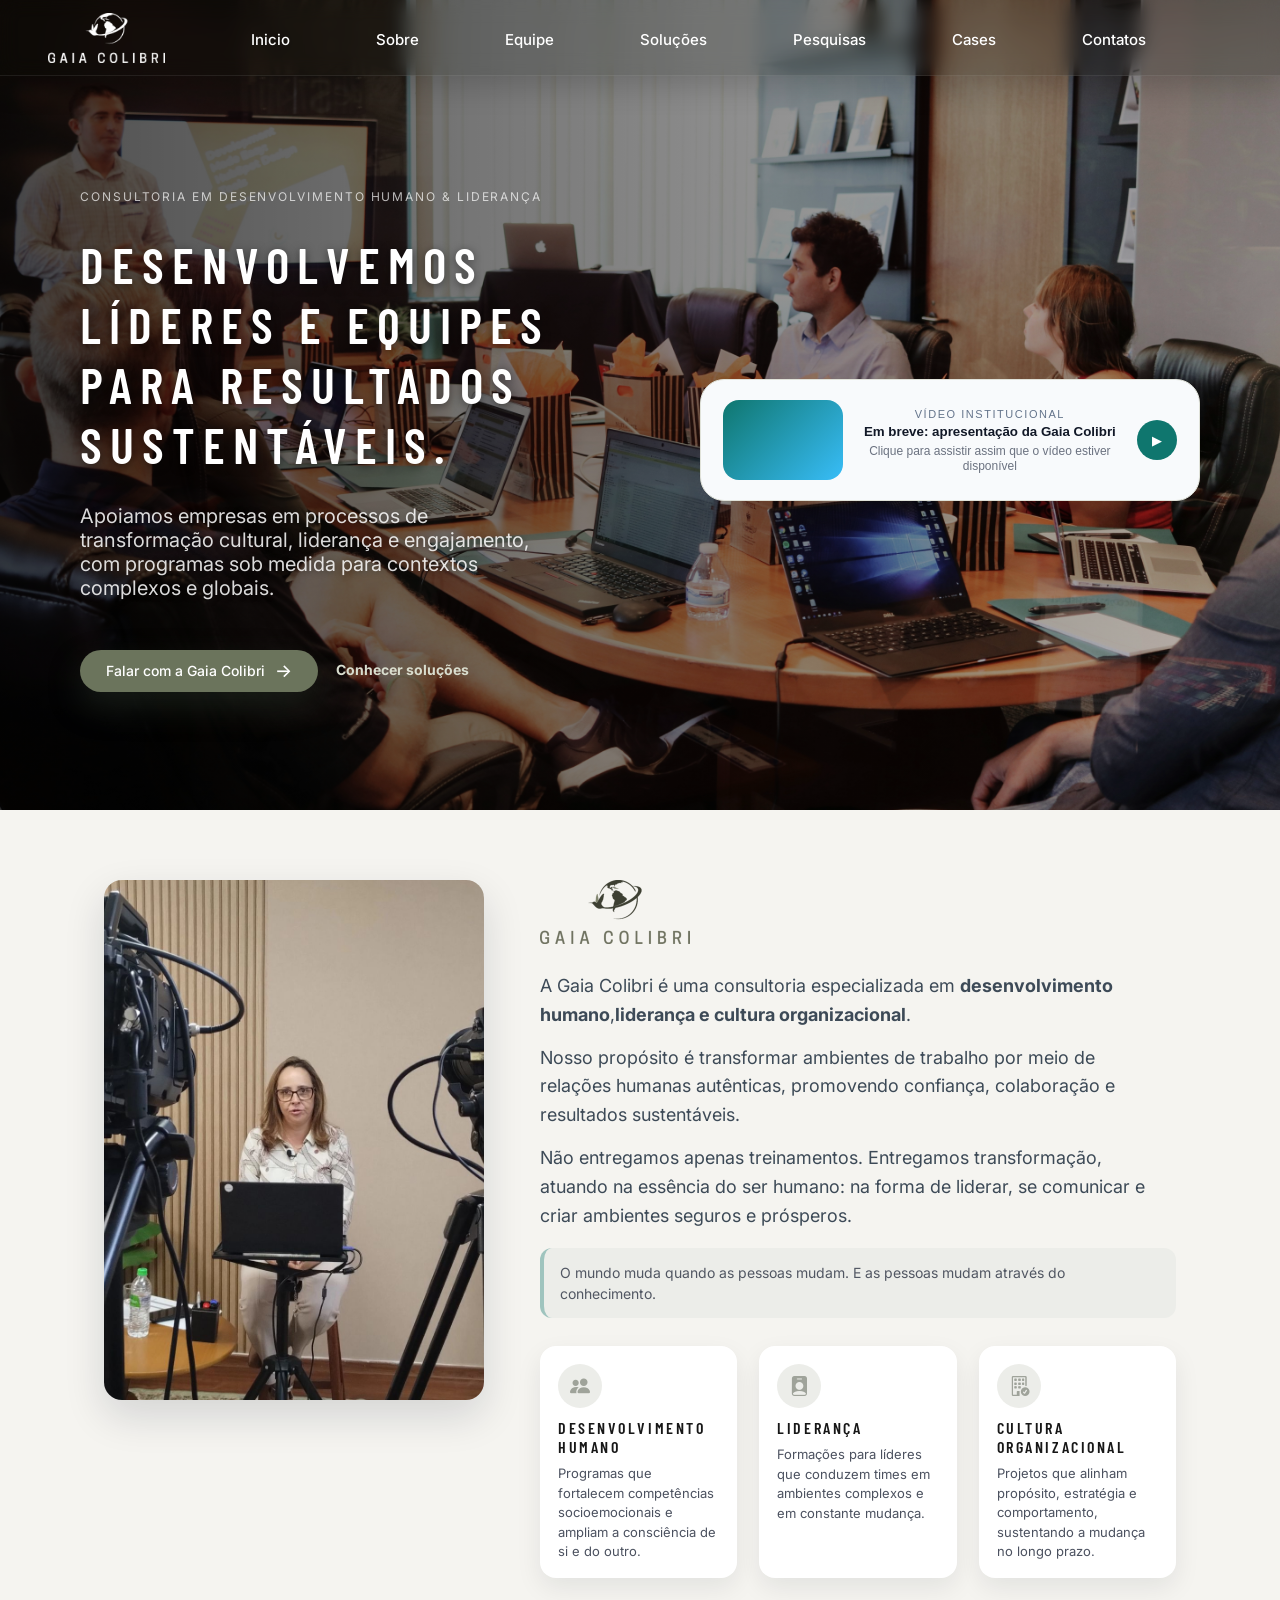
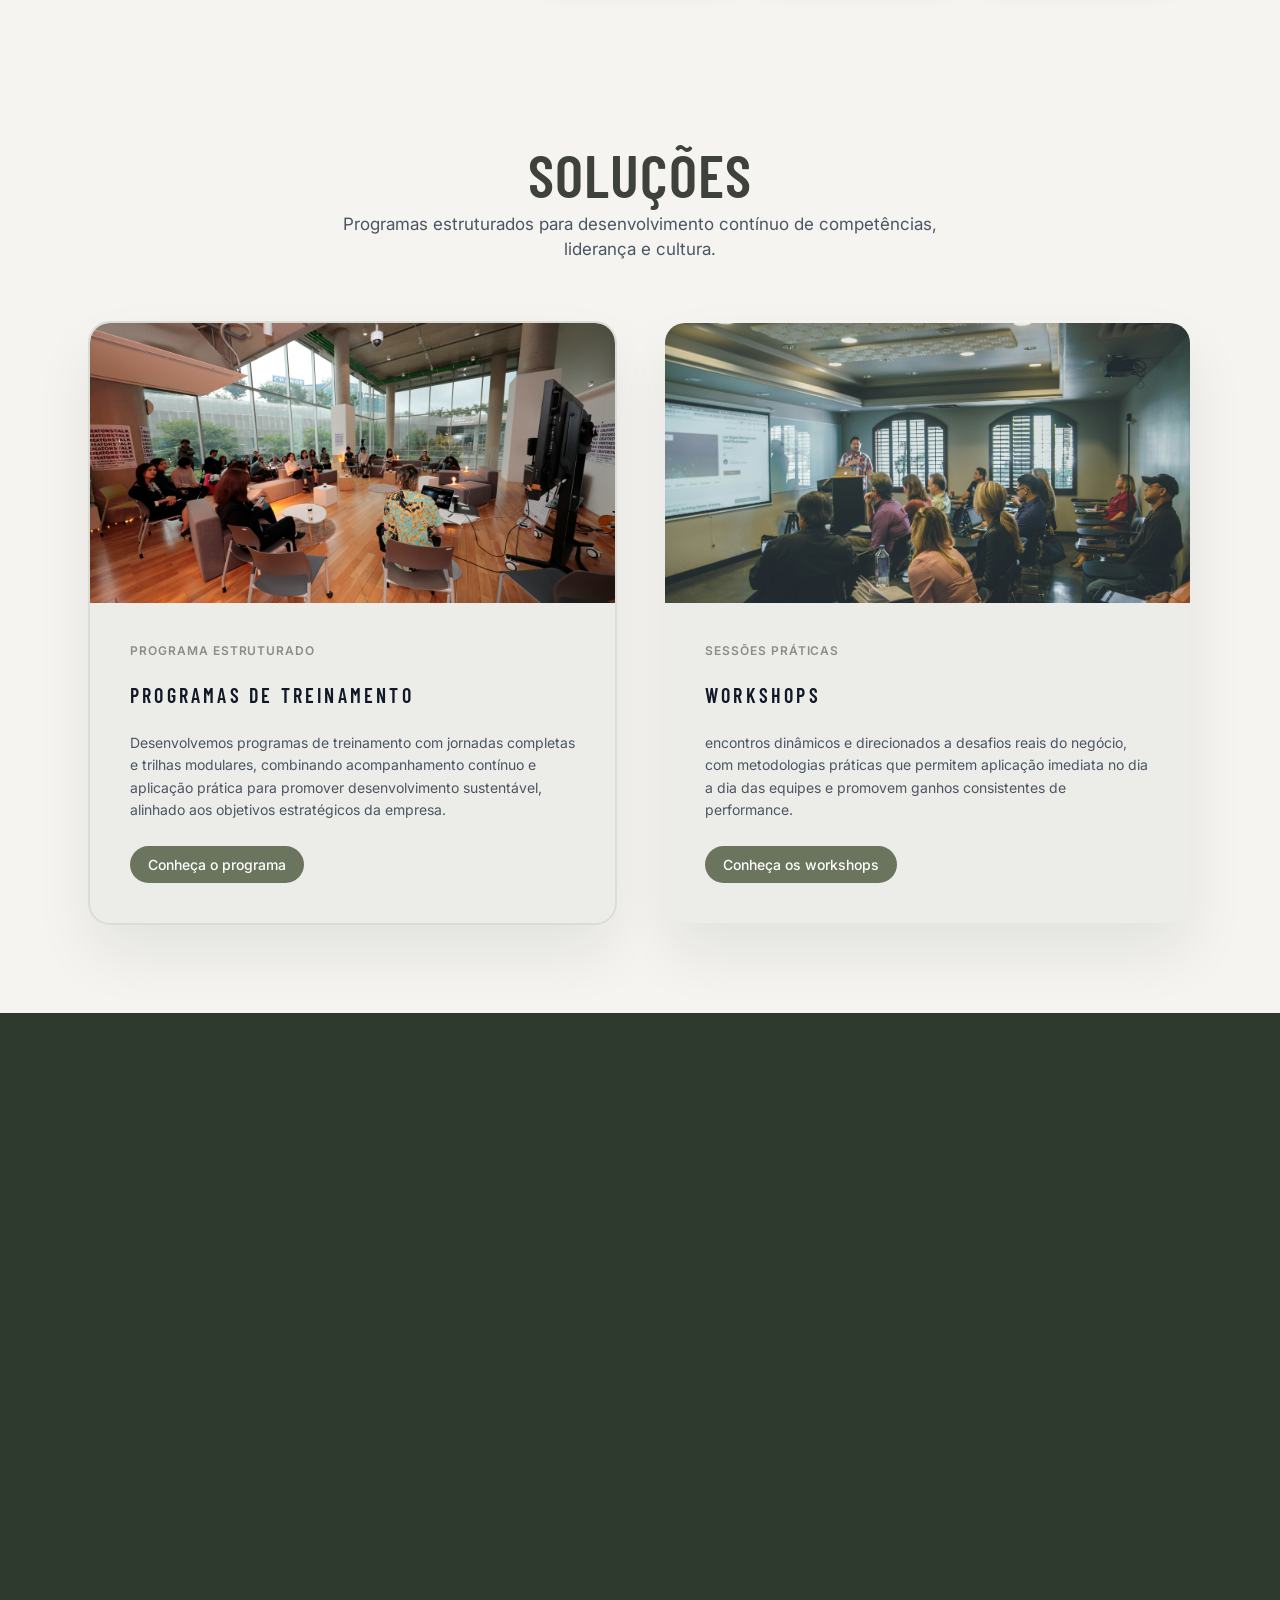
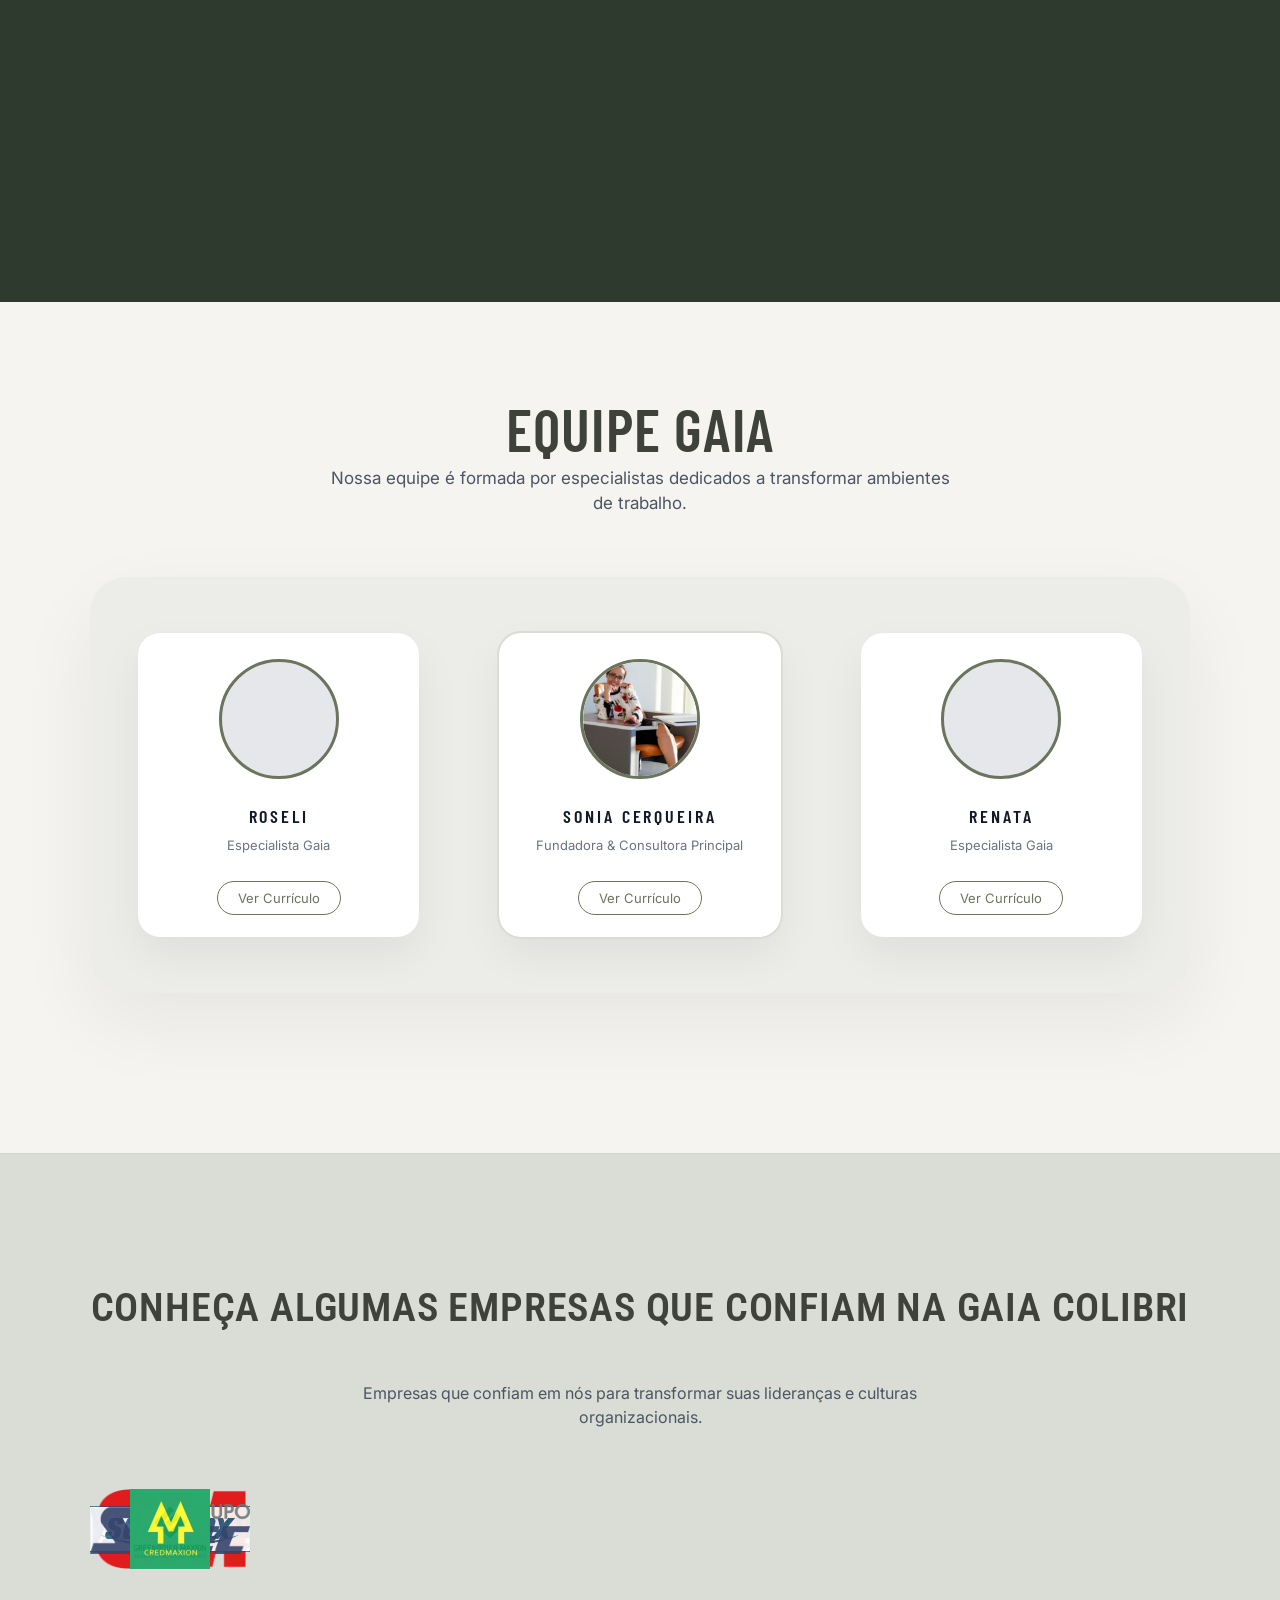
==== commit 7e27f333: "Criacao tela mapeamento lideranca" ====
--- a/Home/index.html
+++ b/Home/index.html
@@ -223,7 +223,7 @@
                     <li>Relatório estratégico com insights</li>
                     </ul>
 
-                    <a href="#contact" class="card-button">Saiba Mais</a>
+                    <a href="mapeamento-lideranca.html" class="card-button">Saiba Mais</a>
                     </article>
 
                     <article class="info-card large">
@@ -256,6 +256,15 @@
 
             <div class="section-cards-wrapper large reveal">
                 <div class="team-grid">
+                    
+                    <article class="team-card">
+                        <div class="team-photo team-photo-placeholder"></div>
+        
+                        <h3>Roseli</h3>
+                        <p class="team-role">Especialista Gaia</p>
+                        <a href="#" class="card-button-outline">Ver Currículo</a>
+                    </article>
+
                     <article class="team-card team-card-featured">
                         <div class="team-photo">
                             <img src="./imagens/sonia.png" alt="Sonia Cerqueira">
@@ -264,13 +273,7 @@
                         <p class="team-role">Fundadora &amp; Consultora Principal</p>
                         <a href="#" class="card-button-outline">Ver Currículo</a>
                     </article>
-
-                    <article class="team-card">
-                        <div class="team-photo team-photo-placeholder"></div>
-                        <h3>Roseli</h3>
-                        <p class="team-role">Especialista Gaia</p>
-                        <a href="#" class="card-button-outline">Ver Currículo</a>
-                    </article>
+                    
 
                     <article class="team-card">
                         <div class="team-photo team-photo-placeholder"></div>
@@ -331,13 +334,13 @@
         <p class="sidebar-desc">Escolha o canal de sua preferência ou preencha o formulário. Respondemos em até 2 dias úteis.</p>
 
         <div class="sidebar-contacts">
-          <a href="mailto:contato@gaiacolibri.com" class="sidebar-contact-item">
+          <a href="mailto:comercial@gaiacolibritreinamentos.com.br" class="sidebar-contact-item">
             <div class="sidebar-contact-icon">
               <i class="bi bi-envelope-fill"></i>
             </div>
             <div class="sidebar-contact-text">
               <strong>E-mail</strong>
-              <span>contato@gaiacolibri.com</span>
+              <span>Contato via E-mail</span>
             </div>
           </a>
 
@@ -351,7 +354,7 @@
             </div>
           </a>
 
-          <a href="https://wa.me/5511999999999" target="_blank" class="sidebar-contact-item">
+          <a href="https://wa.me/5511933646591" target="_blank" class="sidebar-contact-item">
             <div class="sidebar-contact-icon">
               <i class="bi bi-whatsapp"></i>
             </div>
--- a/Home/style.css
+++ b/Home/style.css
@@ -429,6 +429,17 @@
     padding: 90px 40px;
 }
 
+#search h2 {
+    color: white;
+    font-family: "Barlow Condensed", sans-serif;
+    font-size: 70px;
+    margin-bottom: 20px;
+}
+
+#search .section-subtitle {
+    color: white;
+}
+
 .section-inner {
 max-width: 1100px;
 margin: 0 auto;
@@ -982,7 +993,7 @@
 
 .section-contact {
   background: var(--bg-page);
-  padding: 100px 40px;
+  padding: 80px 40px;
   position: relative;
   overflow: hidden;
 }
@@ -1523,7 +1534,7 @@
 width: 100vw;                 /* ocupa a tela inteira */
 margin-left: calc(50% - 50vw);/* quebra o container central */
   
-background: #ECEDE9;
+background: var(--primaria-escuro);;
 padding: 50px 0;              /* controla a ALTURA da faixa */
 overflow: hidden;
 
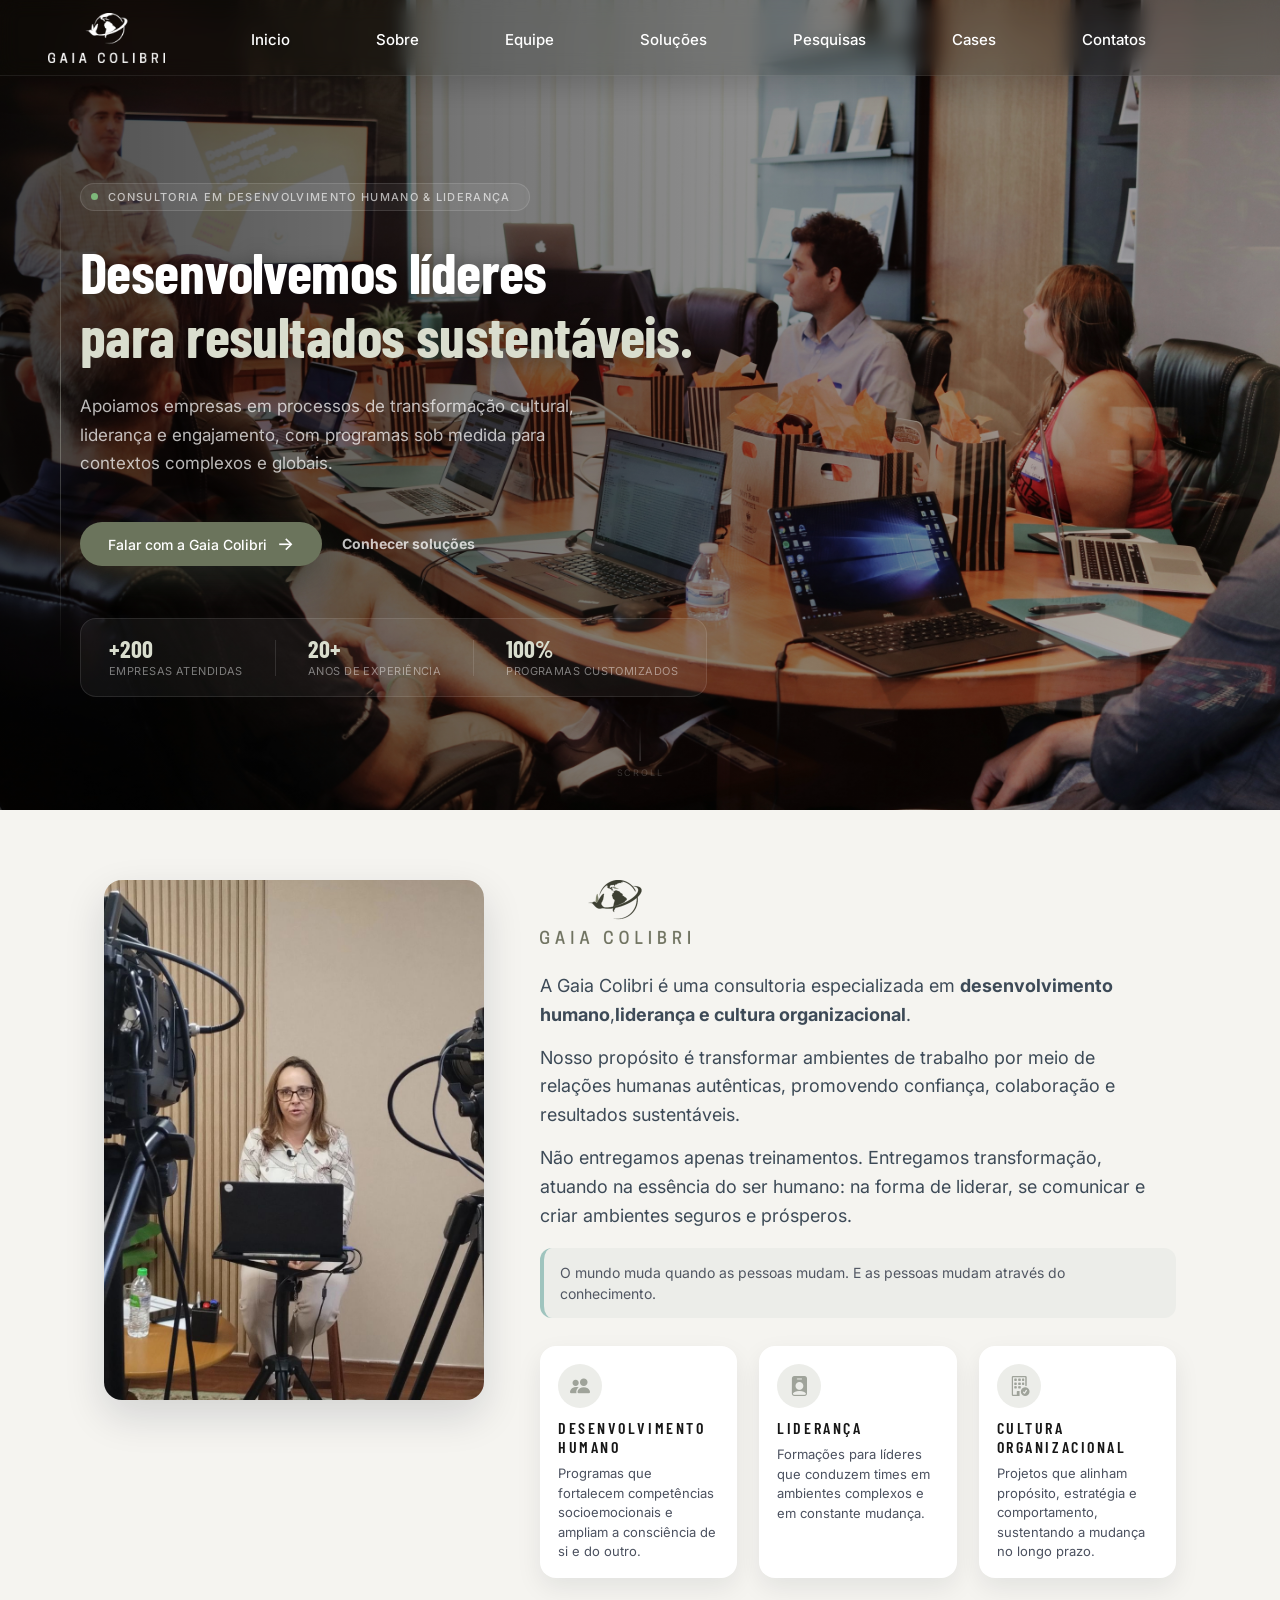
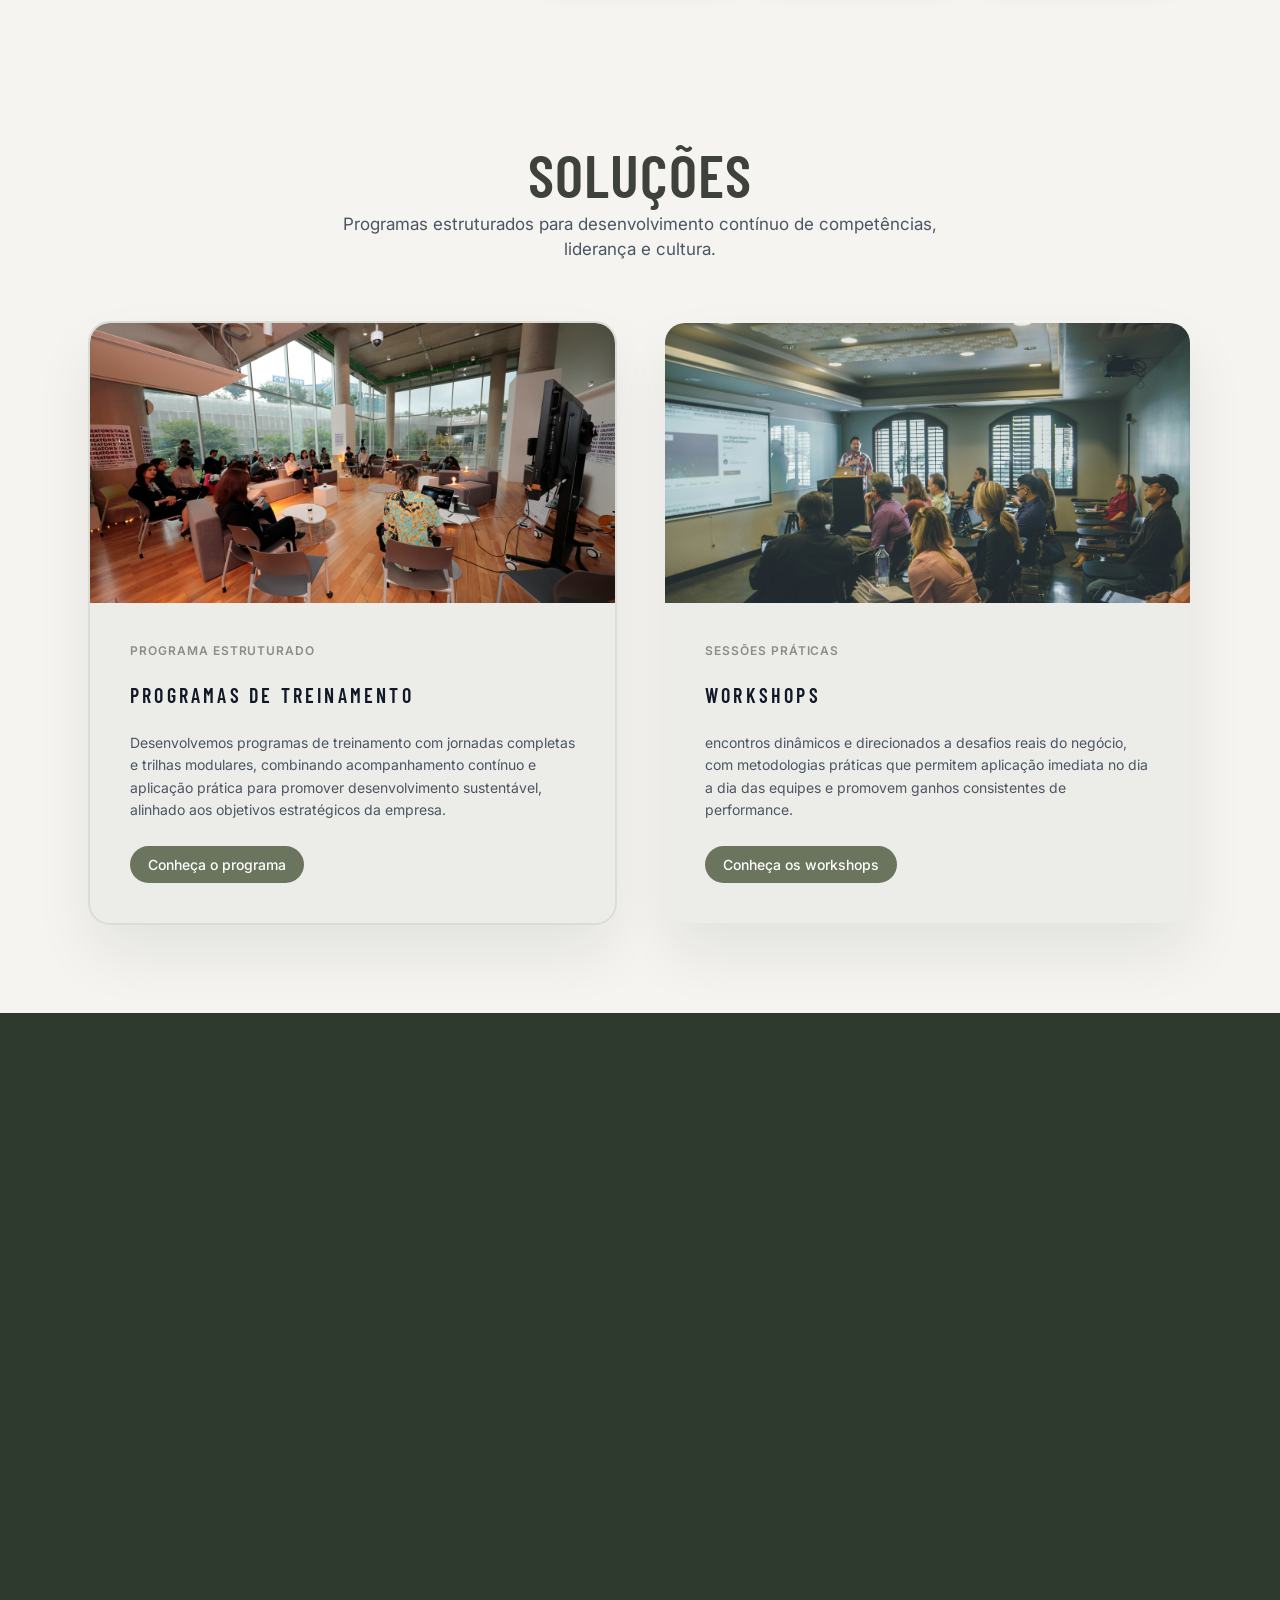
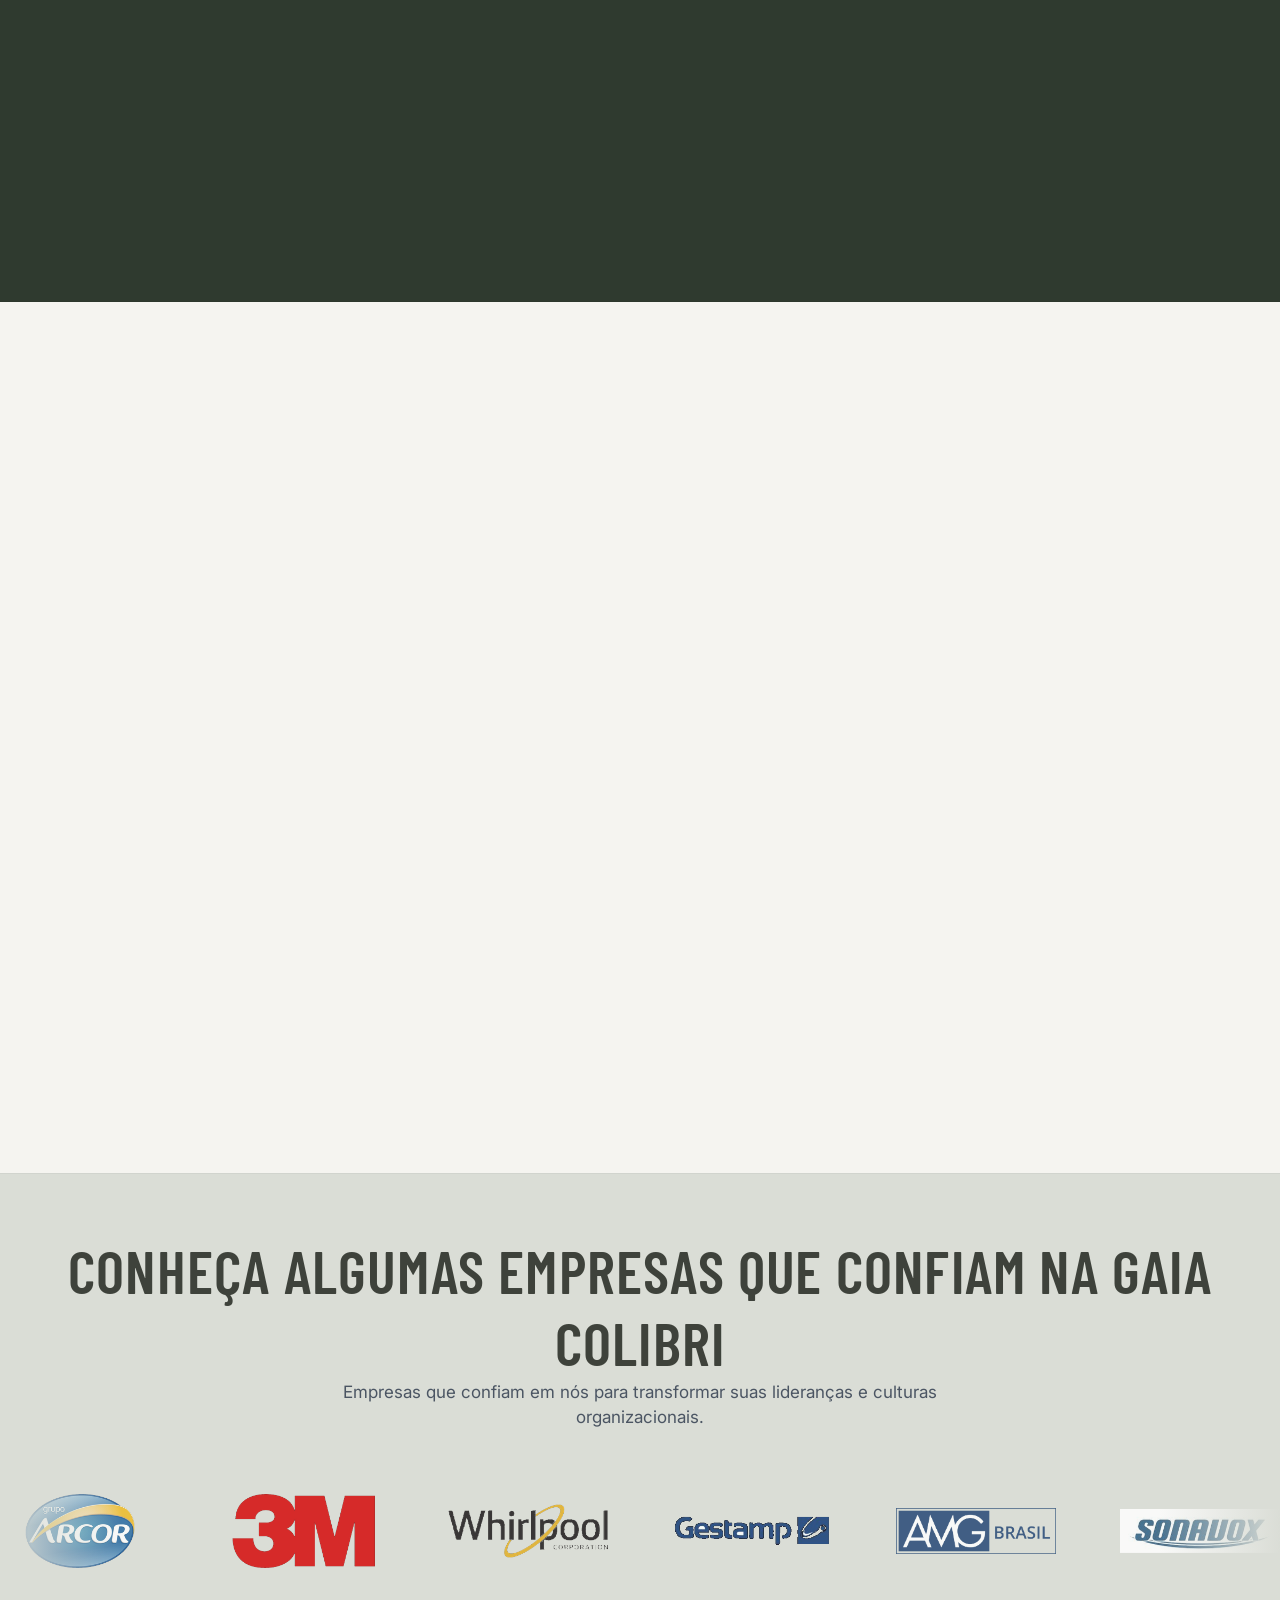
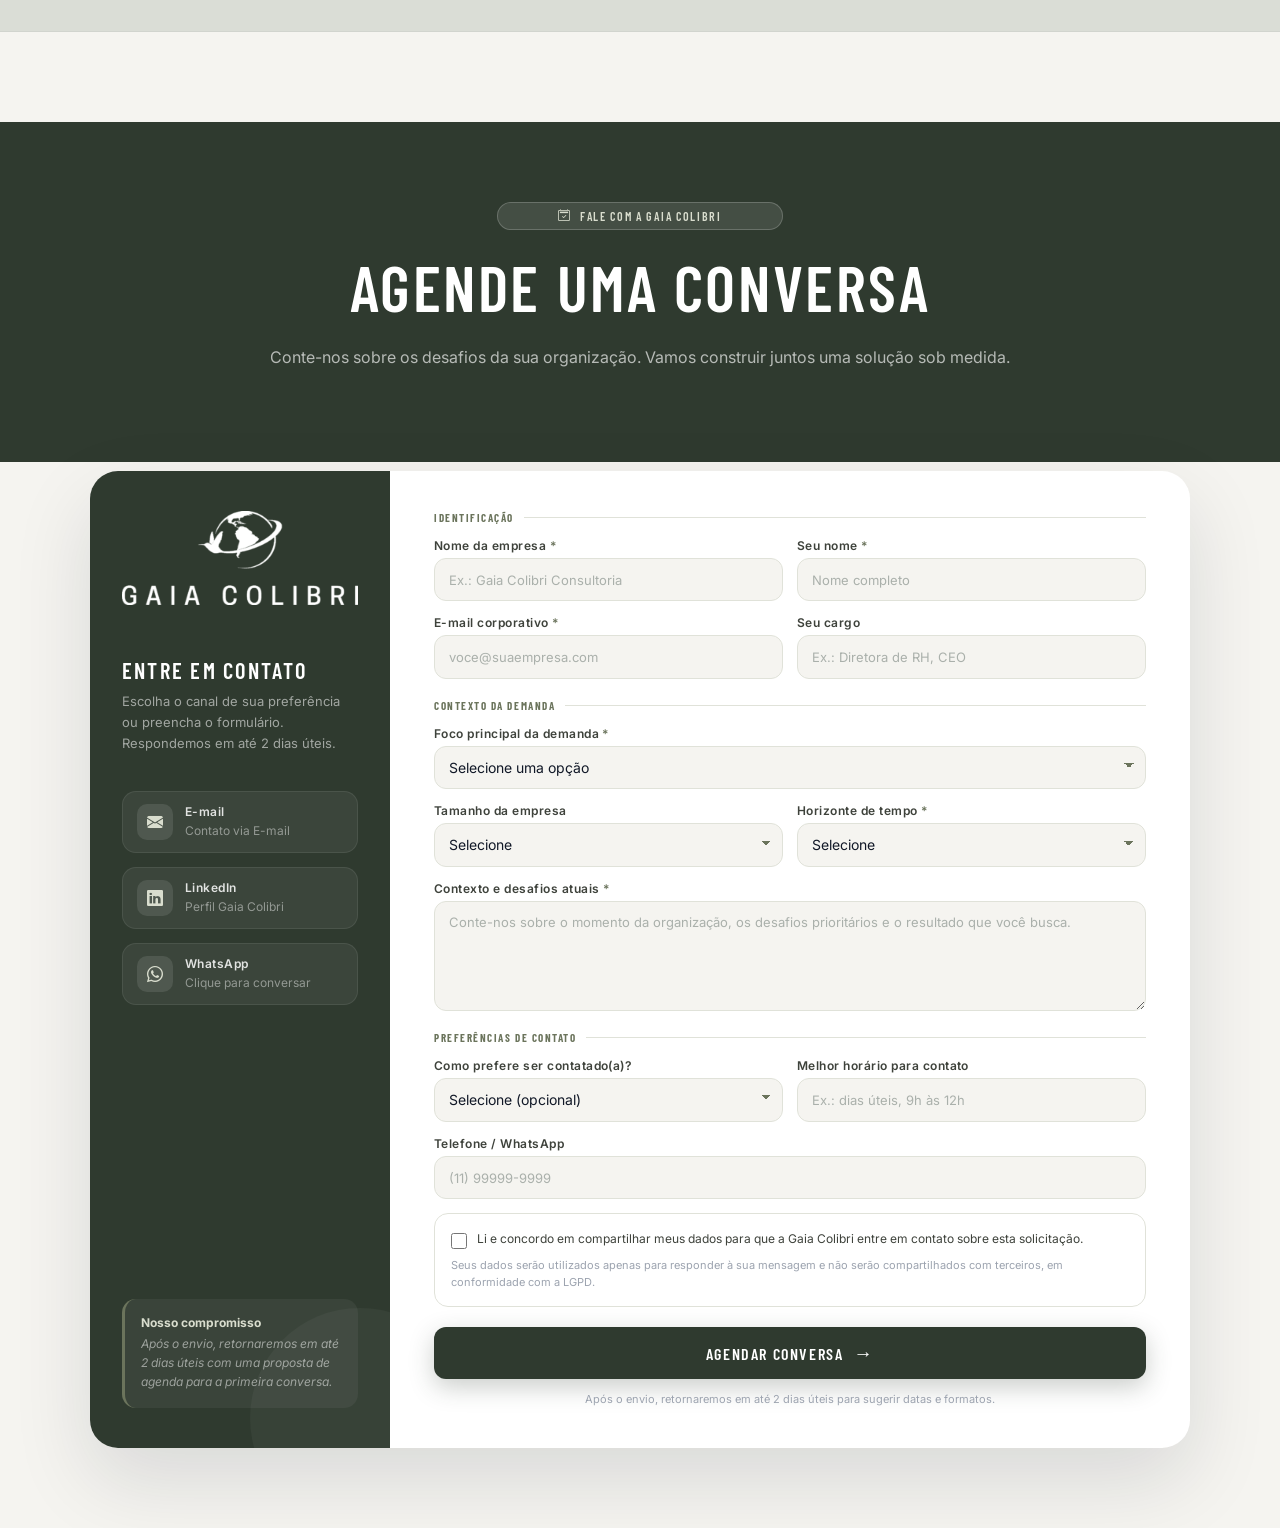
==== commit 8f53730a: "alterações clientes" ====
--- a/Home/index.html
+++ b/Home/index.html
@@ -22,7 +22,7 @@
 <body> 
     <nav id="navbar">
         <div class="logo">
-            <img src="./imagens/logo.png" alt="GaiaColibris Logo"> <!-- Insira o caminho correto para o logo -->
+            <img src="./imagens/logo.png" alt="GaiaColibris Logo"> 
         </div>
         <div class="link-section">
             <ul>
@@ -36,50 +36,63 @@
             </ul>
         </div>
     </nav>
-        <header id="home">              
-            <div class="bg-carousel" aria-hidden="true">
-                <div class="bg-carousel-overlay"></div>
-            </div>
-            
-            <div class="hero reveal-right "> <!-- adicionar animação reveal-right -->
-                <div class="hero-text">
-                    <p class="hero-kicker">Consultoria em Desenvolvimento Humano & Liderança</p>
-                    <h1>Desenvolvemos líderes e equipes para resultados sustentáveis.</h1>
-                    <p class="hero-subtitle">
-                        Apoiamos empresas em processos de transformação cultural, liderança e engajamento,
-                        com programas sob medida para contextos complexos e globais.
-                    </p>
-    
-                    <div class="hero-actions">
-                        <a href="#contact" class="hero-cta-main">
-                            <span>Falar com a Gaia Colibri</span>
-                            <span class="hero-cta-arrow">→</span>
-                        </a>
-
-                        <a href="#projects" class="hero-cta-link">
-                           <strong>Conhecer soluções</strong>
-                        </a>
-                    </div>
-                </div>
-    
-                <!-- PLACEHOLDER DO VÍDEO (depois troca por iframe) -->
-                <button class="hero-video-card" type="button">
-                    <div class="hero-video-thumb">
-                        <!-- você pode colocar aqui uma imagem estática -->
-                        <!-- <img src="./imagens/hero-video.jpg" alt="Apresentação Gaia Colibri"> -->
-                    </div>
-                    <div class="hero-video-info">
-                        <span class="hero-video-label">Vídeo institucional</span>
-                        <strong>Em breve: apresentação da Gaia Colibri</strong>
-                        <span class="hero-video-hint">Clique para assistir assim que o vídeo estiver disponível</span>
-                    </div>
-                    <div class="hero-video-play">
-                        <span>▶</span>
-                    </div>
-                </button>
-            </div>
-            </div>
-        </header>
+      <header id="home">              
+          <div class="bg-carousel" aria-hidden="true">
+            <div class="bg-carousel-overlay"></div>
+          </div>
+
+          <div class="hero-line" aria-hidden="true"></div>
+
+          <div class="hero reveal-up">
+            <div class="hero-text">
+
+              <div class="hero-kicker-wrap">
+                <span class="hero-kicker-dot"></span>
+                <p class="hero-kicker">Consultoria em Desenvolvimento Humano &amp; Liderança</p>
+              </div>
+
+              <h1>Desenvolvemos líderes<br><em>para resultados sustentáveis.</em></h1>
+
+              <p class="hero-subtitle">
+                Apoiamos empresas em processos de transformação cultural, liderança e engajamento,
+                com programas sob medida para contextos complexos e globais.
+              </p>
+
+              <div class="hero-actions">
+                <a href="#contact" class="hero-cta-main">
+                  <span>Falar com a Gaia Colibri</span>
+                  <span class="hero-cta-arrow">→</span>
+                </a>
+                <a href="#projects" class="hero-cta-link">
+                  <strong>Conhecer soluções</strong>
+                </a>
+              </div>
+
+              <div class="hero-trust">
+                  <div class="hero-trust-item">
+                    <strong>+200</strong>
+                    <span>empresas atendidas</span>
+                  </div>
+                  <div class="hero-trust-div"></div>
+                  <div class="hero-trust-item">
+                    <strong>20+</strong>
+                    <span>anos de experiência</span>
+                  </div>
+                  <div class="hero-trust-div"></div>
+                  <div class="hero-trust-item">
+                    <strong>100%</strong>
+                    <span>programas customizados</span>
+                  </div>
+              </div>
+
+            </div>
+          </div>
+
+          <a href="#about" class="hero-scroll" aria-label="Role para baixo">
+            <span class="hero-scroll-line"></span>
+            <span class="hero-scroll-label">scroll</span>
+          </a>
+    </header>
         <!--Clientes-->
         
         <section id="about" class="section section-about">
@@ -287,26 +300,36 @@
     </section>
     <section id="clients" class="section section-clients">
         <div class="clients-band">
-            <div class="section-inner company-logos">
-                <h2>Conheça algumas empresas que confiam na Gaia Colibri</h2>
+          <h2>Conheça algumas empresas que confiam na Gaia Colibri</h2>
                 <p class="section-subtitle clientes">
                    Empresas que confiam em nós para transformar suas lideranças e culturas organizacionais.
                 </p>
-
-            
-                <div class="clients-track" id="clients-track">
-                    <div class="client-logo"><img src="./imagens/cliente1.png" alt="Cliente 1"></div>
-                    <div class="client-logo"><img src="./imagens/cliente2.png" alt="Cliente 2"></div>
-                    <div class="client-logo"><img src="./imagens/cliente3.png" alt="Cliente 3"></div>
-                    <div class="client-logo"><img src="./imagens/cliente4.png" alt="Cliente 4"></div>
-                    <div class="client-logo"><img src="./imagens/cliente5.png" alt="Cliente 5"></div>
-                    <div class="client-logo"><img src="./imagens/cliente6.png" alt="Cliente 6"></div>
-                    <div class="client-logo"><img src="./imagens/cliente7.png" alt="Cliente 7"></div>
-                    <div class="client-logo"><img src="./imagens/cliente8.png" alt="Cliente 8"></div>
-                    <div class="client-logo"><img src="./imagens/cliente9.png" alt="Cliente 9"></div>
-                </div>
-            </div>
-        </div>
+          <div class="clients-track-wrapper">
+            <div class="clients-track" id="clients-track">
+              <!-- originais -->
+              <div class="client-logo"><img src="./imagens/cliente1.png" alt="Arcor"></div>
+              <div class="client-logo"><img src="./imagens/cliente2.png" alt="3M"></div>
+              <div class="client-logo"><img src="./imagens/cliente3.png" alt="Whirlpool"></div>
+              <div class="client-logo"><img src="./imagens/cliente4.png" alt="Gestamp"></div>
+              <div class="client-logo"><img src="./imagens/cliente5.png" alt="AMG Brasil"></div>
+              <div class="client-logo"><img src="./imagens/cliente6.png" alt="Sonavox"></div>
+              <div class="client-logo"><img src="./imagens/cliente7.png" alt="Grupo Simec"></div>
+              <div class="client-logo"><img src="./imagens/cliente8.png" alt="Greenbrier Maxion"></div>
+              <div class="client-logo"><img src="./imagens/cliente9.png" alt="Credmaxion"></div>
+              <!-- duplicados para loop contínuo -->
+              <div class="client-logo" aria-hidden="true"><img src="./imagens/cliente1.png" alt=""></div>
+              <div class="client-logo" aria-hidden="true"><img src="./imagens/cliente2.png" alt=""></div>
+              <div class="client-logo" aria-hidden="true"><img src="./imagens/cliente3.png" alt=""></div>
+              <div class="client-logo" aria-hidden="true"><img src="./imagens/cliente4.png" alt=""></div>
+              <div class="client-logo" aria-hidden="true"><img src="./imagens/cliente5.png" alt=""></div>
+              <div class="client-logo" aria-hidden="true"><img src="./imagens/cliente6.png" alt=""></div>
+              <div class="client-logo" aria-hidden="true"><img src="./imagens/cliente7.png" alt=""></div>
+              <div class="client-logo" aria-hidden="true"><img src="./imagens/cliente8.png" alt=""></div>
+              <div class="client-logo" aria-hidden="true"><img src="./imagens/cliente9.png" alt=""></div>
+            </div>
+          </div>
+      </div>
+
     </section>
     
           
--- a/Home/style.css
+++ b/Home/style.css
@@ -185,28 +185,6 @@
   );
 }
 
-
-/* Conteúdo do header acima do fundo */
-
-
-.hero-video-wrapper {
-width: 100%;
-max-width: 900px;        /* tamanho máximo do player */
-aspect-ratio: 16 / 9;
-border-radius: 16px;
-overflow: hidden;
-box-shadow: 0 15px 40px rgba(0, 0, 0, 0.25);
-background: #000;
-}
-
-.hero-video-wrapper iframe,
-.hero-video-wrapper video {
-width: 100%;
-height: 100%;
-border: none;
-display: block;
-}
-
 @media (max-width: 768px) {
 #home {
   padding: 20px;
@@ -214,106 +192,240 @@
 }
 }
 
-/* ----------------- HERO ----------------- */
-
+/* overlay */
+.bg-carousel-overlay {
+  background:
+    linear-gradient(to right,  rgba(15,20,12,.82) 0%, rgba(15,20,12,.45) 60%, transparent 100%),
+    linear-gradient(to bottom, rgba(15,20,12,.30) 0%, rgba(15,20,12,.70) 100%);
+}
+
+/* linha decorativa lateral */
+.hero-line {
+  position: absolute;
+  left: 60px; top: 18%; bottom: 18%;
+  width: 1px;
+  background: linear-gradient(to bottom, transparent, rgba(217,221,206,.35), transparent);
+  z-index: 1;
+}
+
+/* hero container */
 .hero {
-max-width: 1500px;
+  max-width: 1300px;
   width: 100%;
   display: flex;
-  gap: 120px;
   align-items: center;
-
-
-  margin: 0 auto; /* centraliza corretamente */
-  padding-inline: 80px; /* controla respiro lateral */
+  margin: 0 auto;
+  padding-inline: 80px;
 }
 
 .hero-text {
-flex: 1.1;
+  flex: 1.1;
+  max-width: 680px;
+}
+
+/* kicker com ponto pulsante */
+.hero-kicker-wrap {
+  display: inline-flex;
+  align-items: center;
+  gap: 10px;
+  background: rgba(255,255,255,.06);
+  border: 1px solid rgba(255,255,255,.12);
+  backdrop-filter: blur(6px);
+  border-radius: 999px;
+  padding: 6px 18px 6px 10px;
+  margin-bottom: 28px;
+}
+
+.hero-kicker-dot {
+  width: 7px; height: 7px;
+  border-radius: 50%;
+  background: #7db87a;
+  box-shadow: 0 0 0 0 rgba(125,184,122,.5);
+  animation: pulse-dot 2s infinite;
+  flex-shrink: 0;
+}
+
+@keyframes pulse-dot {
+  0%   { box-shadow: 0 0 0 0   rgba(125,184,122,.5); }
+  70%  { box-shadow: 0 0 0 8px rgba(125,184,122,.0); }
+  100% { box-shadow: 0 0 0 0   rgba(125,184,122,.0); }
 }
 
 .hero-kicker {
   text-transform: uppercase;
-  letter-spacing: 0.16em;
-  font-size: 12px;
-  color: rgba(255, 255, 255, 0.7);
-  margin-bottom: 8px;
-}
-
+  letter-spacing: 0.12em;
+  font-size: 11px;
+  font-weight: 500;
+  color: rgba(255,255,255,.65);
+  margin: 0;
+}
+
+/* título */
 .hero h1 {
-  font-size: 50px;
-  line-height: 1.2;
-  color: #ffffff;
-  margin-bottom: 30px;
-  margin-top: 30px;
-  text-shadow: 0 2px 10px rgba(0, 0, 0, 0.5);
-}
-
+  font-size: clamp(2.4rem, 4.5vw, 3.8rem);
+  line-height: 1.12;
+  color: #fff;
+  font-weight: 700;
+  letter-spacing: -.01em;
+  text-transform: none;
+  text-shadow: 0 2px 20px rgba(0,0,0,.4);
+  margin: 0 0 24px;
+}
+
+.hero h1 em {
+  font-style: normal;
+  color: var(--primaria-claro);
+}
+
+/* subtítulo */
 .hero-subtitle {
-  font-size: 20px;
-  color: rgba(255, 255, 255, 0.85);
-  max-width: 480px;
-  margin-bottom: 50px;
-  text-shadow: 0 1px 6px rgba(0, 0, 0, 0.4);
-}
-
-
+  font-size: 17px;
+  line-height: 1.7;
+  color: rgba(255,255,255,.72);
+  max-width: 520px;
+  margin-bottom: 44px;
+  text-shadow: none;
+}
+
+/* CTAs */
 .hero-actions {
   display: flex;
   align-items: center;
-  gap: 18px;
-}
-
-/* botão principal estilo consulting */
+  gap: 20px;
+  margin-bottom: 52px;
+}
+
 .hero-cta-main {
   display: inline-flex;
   align-items: center;
   gap: 10px;
-  padding: 12px 26px;
+  padding: 13px 28px;
   border-radius: 999px;
   background: var(--primaria);
   color: #fff;
   font-size: 14px;
   font-weight: 500;
   text-decoration: none;
-  box-shadow: 0 14px 32px rgba(47, 58, 47, 0.45);
-  transition: background 0.25s ease, transform 0.25s ease, box-shadow 0.25s ease;
+  box-shadow: 0 14px 32px rgba(47,58,47,.45);
+  transition: background .25s, transform .2s, box-shadow .25s;
 }
 
 .hero-cta-main:hover {
   background: var(--primaria-escuro);
   transform: translateY(-2px);
-  box-shadow: 0 18px 40px rgba(47, 58, 47, 0.6);
-}
-
-.hero-cta-arrow {
-  font-size: 18px;
-  line-height: 1;
-}
-
-/* link secundário, mais discreto */
+  box-shadow: 0 20px 44px rgba(47,58,47,.6);
+}
+
+.hero-cta-arrow { font-size: 18px; line-height: 1; }
+
 .hero-cta-link {
   font-size: 14px;
   font-weight: 500;
-  color: var(--primaria-claro);
+  color: rgba(255,255,255,.75);
   text-decoration: none;
   position: relative;
   padding-bottom: 2px;
 }
 
 .hero-cta-link::after {
-  content: "";
+  content: '';
+  position: absolute; left: 0; bottom: 0;
+  width: 0; height: 1px;
+  background: var(--primaria-claro);
+  transition: width .25s;
+}
+
+.hero-cta-link:hover::after { width: 100%; }
+
+/* barra de credibilidade */
+.hero-trust {
+  display: inline-flex;
+  align-items: center;
+  gap: 2rem;
+  padding: 18px 28px;
+  background: rgba(255,255,255,.05);
+  border: 1px solid rgba(255,255,255,.1);
+  backdrop-filter: blur(8px);
+  border-radius: 16px;
+}
+
+.hero-trust-item { text-align: left; }
+
+.hero-trust-item strong {
+  display: block;
+  font-family: "Barlow Condensed", sans-serif;
+  font-size: 1.5rem;
+  font-weight: 700;
+  color: var(--primaria-claro);
+  line-height: 1;
+}
+
+.hero-trust-item span {
+  font-size: 11px;
+  color: rgba(255,255,255,.45);
+  letter-spacing: .04em;
+  text-transform: uppercase;
+  margin-top: 3px;
+  display: block;
+}
+
+.hero-trust-div {
+  width: 1px; height: 36px;
+  background: rgba(255,255,255,.12);
+}
+
+/* scroll hint */
+.hero-scroll {
   position: absolute;
-  left: 0;
-  bottom: 0;
-  width: 0;
-  height: 1px;
-  background: var(--primaria);
-  transition: width 0.25s ease;
-}
-
-.hero-cta-link:hover::after {
-  width: 100%;
+  bottom: 32px; left: 50%;
+  transform: translateX(-50%);
+  display: flex;
+  flex-direction: column;
+  align-items: center;
+  gap: 6px;
+  text-decoration: none;
+  z-index: 2;
+  opacity: .45;
+  transition: opacity .2s;
+}
+
+.hero-scroll:hover { opacity: 1; }
+
+.hero-scroll-line {
+  width: 1px; height: 36px;
+  background: linear-gradient(to bottom, transparent, rgba(255,255,255,.6));
+  animation: scroll-anim 1.8s ease-in-out infinite;
+}
+
+@keyframes scroll-anim {
+  0%, 100% { transform: scaleY(1);   opacity: .5; }
+  50%       { transform: scaleY(.6); opacity: 1;  }
+}
+
+.hero-scroll-label {
+  font-size: 9px;
+  text-transform: uppercase;
+  letter-spacing: .2em;
+  color: rgba(255,255,255,.4);
+}
+
+/* animação de entrada */
+.reveal-up {
+  opacity: 0;
+  transform: translateY(24px);
+  animation: anim-reveal-up .9s cubic-bezier(.22,1,.36,1) .1s forwards;
+}
+
+@keyframes anim-reveal-up {
+  to { opacity: 1; transform: none; }
+}
+
+/* responsivo */
+@media (max-width: 768px) {
+  .hero { padding-inline: 24px; }
+  .hero-line { display: none; }
+  .hero-trust { gap: 1.2rem; padding: 14px 18px; flex-wrap: wrap; }
+  .hero-trust-div { display: none; }
 }
 
 /* Botões globais */
@@ -350,70 +462,6 @@
 background: var(--primaria-claro);
 }
 
-/* Card de vídeo (placeholder) */
-.hero-video-card {
-flex: 1;
-border-radius: 24px;
-border: 1px solid var(--borda-suave);
-background: #f8fafc;
-padding: 20px 22px;
-display: flex;
-align-items: center;
-gap: 16px;
-cursor: default;
-box-shadow: var(--sombra-card);
-transition: transform 0.35s ease, box-shadow 0.35s ease;
-}
-
-.hero-video-card:hover {
-transform: translateY(-6px);
-box-shadow: 0 24px 60px rgba(15, 23, 42, 0.2);
-}
-
-.hero-video-thumb {
-width: 120px;
-height: 80px;
-border-radius: 16px;
-background: linear-gradient(135deg, #0f766e, #38bdf8);
-}
-
-/* se usar imagem:
-.hero-video-thumb img { width:100%; height:100%; object-fit:cover; border-radius:16px; } */
-
-.hero-video-info {
-flex: 1;
-}
-
-.hero-video-label {
-font-size: 11px;
-text-transform: uppercase;
-letter-spacing: 0.14em;
-color: #64748b;
-display: block;
-margin-bottom: 4px;
-}
-
-.hero-video-info strong {
-display: block;
-color: #111827;
-margin-bottom: 4px;
-}
-
-.hero-video-hint {
-font-size: 12px;
-color: #6b7280;
-}
-
-.hero-video-play {
-width: 40px;
-height: 40px;
-border-radius: 999px;
-background: #0f766e;
-display: flex;
-align-items: center;
-justify-content: center;
-color: #fff;
-}
 
 /* ---------------- TEXTO COM SCROLL ENCAIXADO ---------------- */
 
@@ -1449,85 +1497,14 @@
 /* CLIENTES */
 
 
-.section-clients {
-  padding-top: 70px;
-  padding-bottom: 70px;
-}
-
-.section-clients h2 {
-  font-size: 40px;
-  margin-bottom: 50px;
-  margin-top: 10px;
-  color: var(--texto-principal);
-  font-family: "Roboto Condensed", sans-serif;
-}
-
-.section-clients p {
-  font-size: 16px;
-  margin-bottom: 40px;
-}
-
-.clients-carousel {
-  margin-top: 32px;
-  overflow: hidden;
-}
-
-/* faixa que desliza */
-.clients-track {
-  position: relative;
-  width: 100%;
-  height: 120px;        /* altura “faixa” das logos, ajuste se quiser */
-  display: flex;
-  align-items: center;
-}
-
-/* 3 logos por tela no desktop */
-.client-logo {
-  position: absolute;
-  top: 50%;
-  transform: translateY(-50%);
-  width: 160px;
-  height: 80px;
-  animation-name: autorun;
-  animation-duration: 12s;      /* tempo para atravessar a tela (ajuste) */
-  animation-timing-function: linear;
-  animation-iteration-count: infinite;
-}
-
-/* todas as logos no MESMO “canvas” e maiores */
-.client-logo img {
-  width: 100%;
-  height: 100%;
-  object-fit: contain;
-  filter: grayscale(0.15);
-  opacity: 0.9;
-  transition: opacity 0.25s ease, filter 0.25s ease, transform 0.25s ease;
-}
-
-.client-logo:hover img {
-  animation-play-state: paused;
-  opacity: 1;
-  filter: grayscale(0);
-  transform: translateY(-2px) scale(1.02);
-}
-
-.section-inner.company-logos{
-  margin-top: 50px;
-}
-
-/* Divisoes de secoes */
-
 .clients-band {
-width: 100vw;                 /* ocupa a tela inteira */
-margin-left: calc(50% - 50vw);/* quebra o container central */
-  
-background: #DADDD6;
-padding: 80px 0;              /* controla a ALTURA da faixa */
-overflow: hidden;
-
- border-top: 1px solid rgba(0,0,0,0.04);
-border-bottom: 1px solid rgba(0,0,0,0.04);
-  
+  width: 100vw;
+  margin-left: calc(50% - 50vw);
+  background: #DADDD6;
+  padding: 60px 0;
+  border-top: 1px solid rgba(0,0,0,.04);
+  border-bottom: 1px solid rgba(0,0,0,.04);
+  overflow: hidden; /* esconde o que sai da borda */
 }
 
 .clients-band-search{
@@ -1543,27 +1520,83 @@
   
 }
 
+/* wrapper com fade nas bordas */
+.clients-track-wrapper {
+  position: relative;
+  overflow: hidden;
+}
+
+/* fade lateral esquerdo e direito */
+.clients-track-wrapper::before,
+.clients-track-wrapper::after {
+  content: '';
+  position: absolute;
+  top: 0; bottom: 0;
+  width: 120px;
+  z-index: 2;
+  pointer-events: none;
+}
+.clients-track-wrapper::before {
+  left: 0;
+  background: linear-gradient(to right, #DADDD6, transparent);
+}
+.clients-track-wrapper::after {
+  right: 0;
+  background: linear-gradient(to left, #DADDD6, transparent);
+}
+
+/* track: linha única que desliza */
+.clients-track {
+  display: flex;
+  align-items: center;
+  gap: 64px;                        /* ← distância entre logos */
+  width: max-content;               /* expande para caber todos */
+  animation: scroll-logos 28s linear infinite;
+}
+
+.clients-track:hover {
+  animation-play-state: paused;     /* pausa ao passar o mouse */
+}
+
+/* cada logo */
+.client-logo {
+  flex-shrink: 0;
+  width: 160px;
+  height: 80px;
+  display: flex;
+  align-items: center;
+  justify-content: center;
+}
+
+.client-logo img {
+  width: 100%;
+  height: 100%;
+  object-fit: contain;
+  filter: grayscale(0.2);
+  opacity: 0.85;
+  transition: opacity .25s, filter .25s, transform .25s;
+}
+
+.client-logo:hover img {
+  opacity: 1;
+  filter: grayscale(0);
+  transform: scale(1.06);
+}
+
+/* animação: desloca exatamente 9 logos (os originais) */
+/* largura de cada logo: 160px + gap 64px = 224px × 9 = 2016px */
+@keyframes scroll-logos {
+  0%   { transform: translateX(0); }
+  100% { transform: translateX(-2016px); }
+}
+
 /* responsivo */
-@media (max-width: 960px) {
-  .client-logo {
-    flex: 0 0 50%;           /* 2 por tela no tablet */
-    padding: 0 24px;
-  }
-}
-
-@media (max-width: 600px) {
-  .clients-arrow {
-    display: none;           /* mobile arrasta com o dedo */
-  }
-
-  .clients-track {
-    position: relative;
-    width: 100%;
-    height: 100px;        /* altura “faixa” das logos, ajuste se quiser */
-    overflow: hidden;     /* ESCONDE o que está fora da faixa */
-  }
-  .client-logo {
-    flex: 0 0 80%;           /* 1 logo grande por vez no mobile */
+@media (max-width: 768px) {
+  .clients-track { gap: 40px; }
+  .client-logo   { width: 120px; height: 60px; }
+  /* 9 × (120 + 40) = 1440px */
+  @keyframes scroll-logos {
+    100% { transform: translateX(-1440px); }
   }
 }
 
